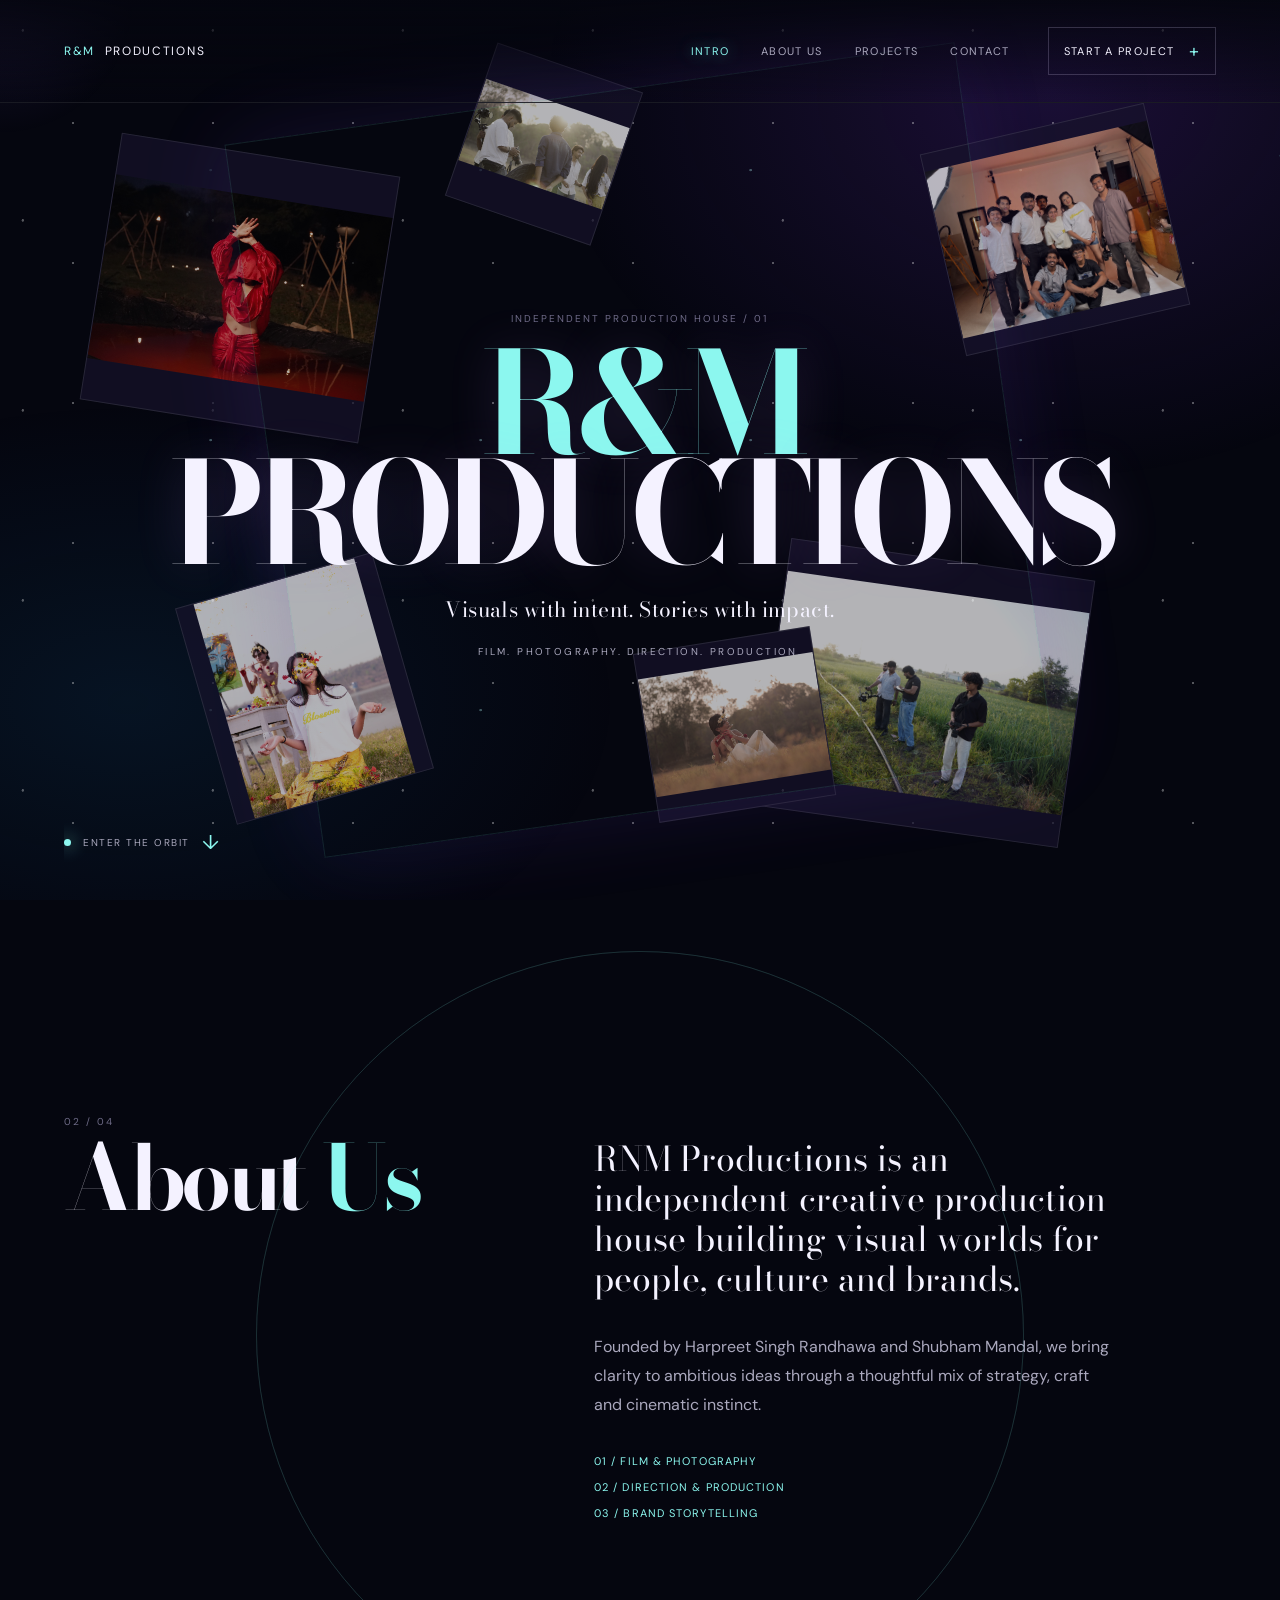
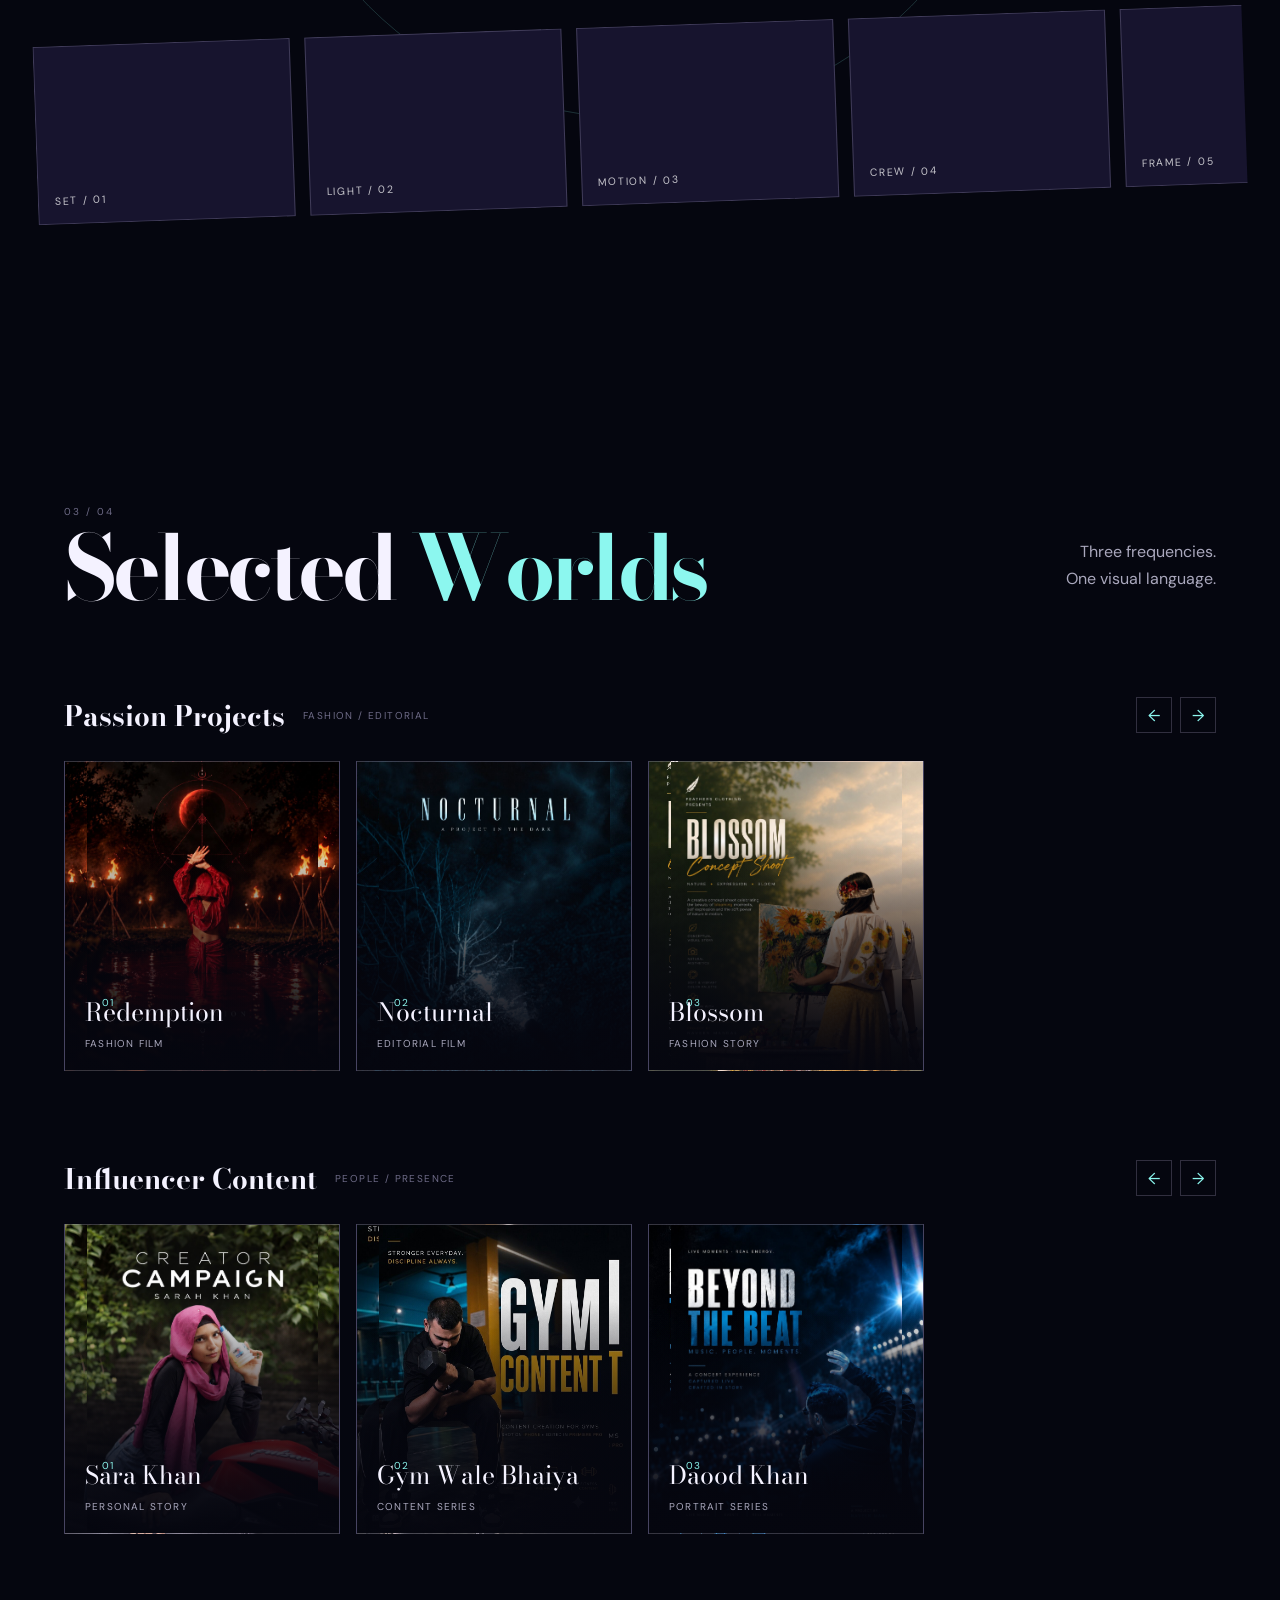
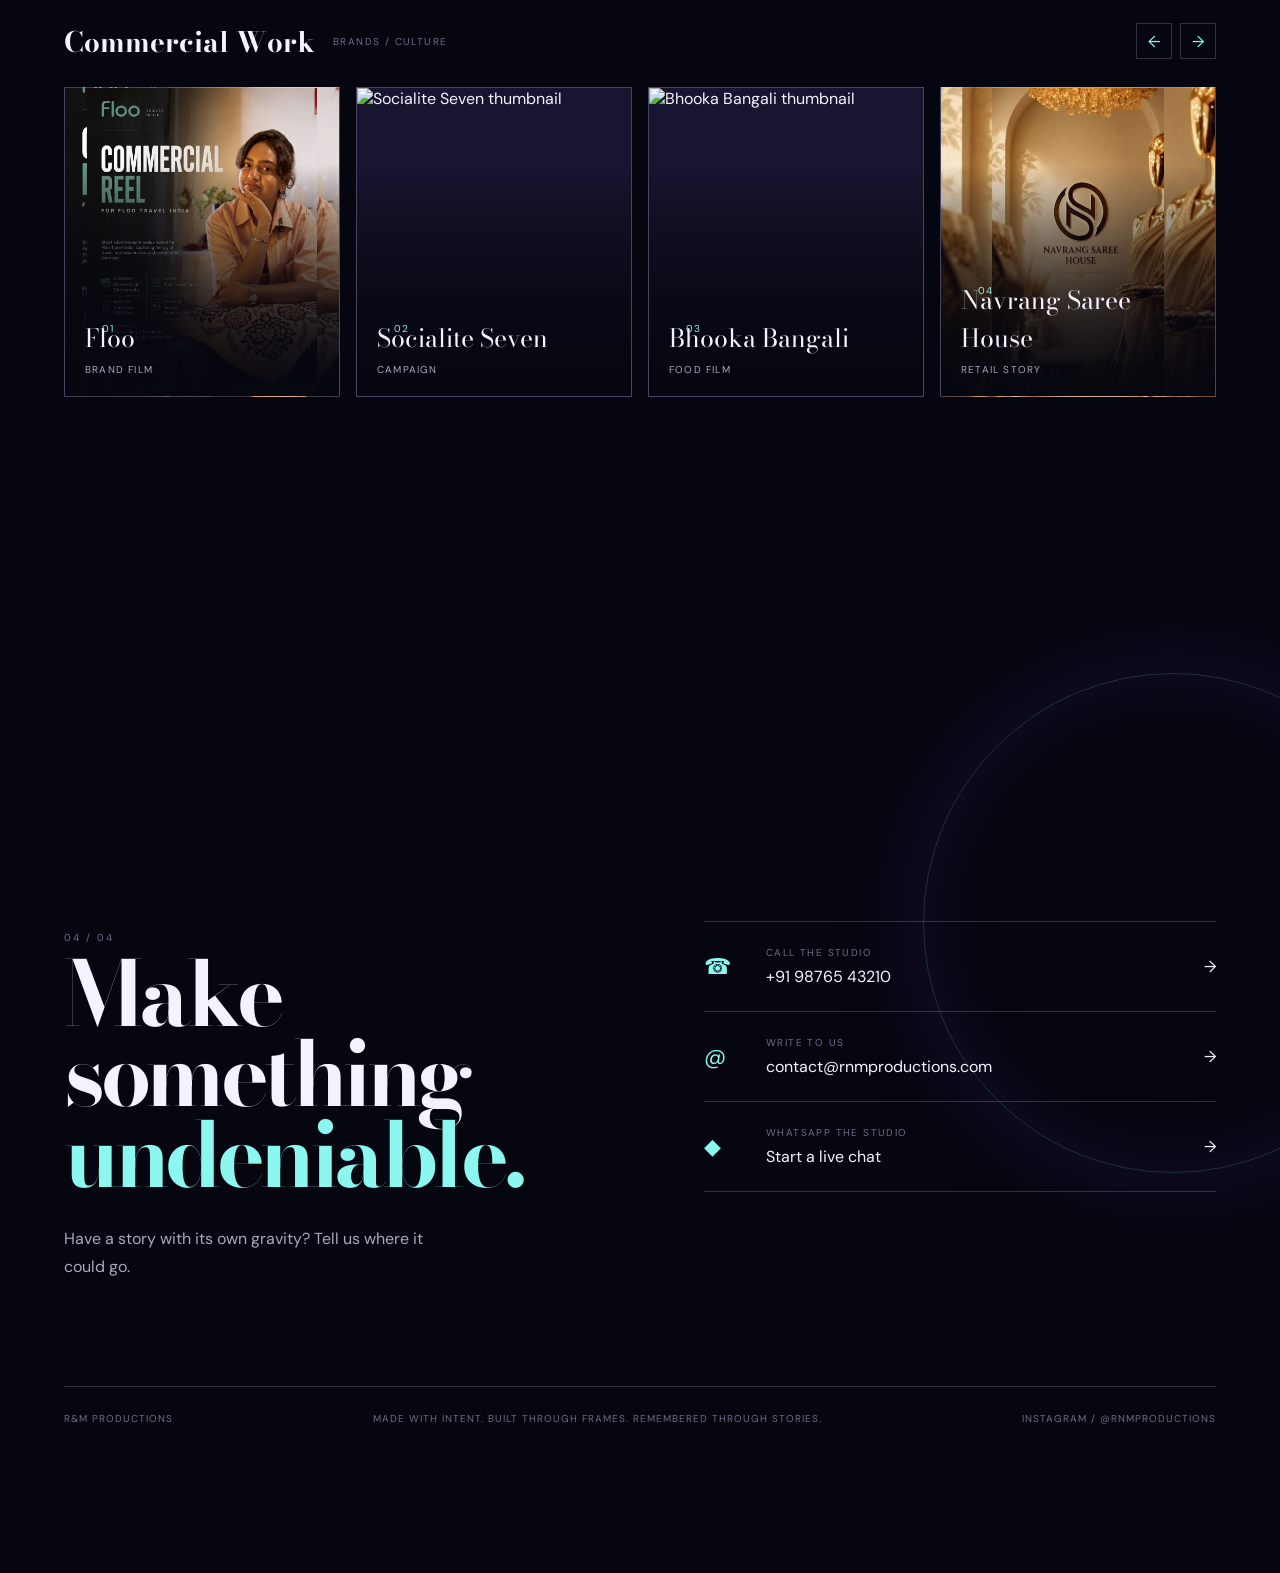
==== index.html @ 325ef659 "Publish portfolio updates and media Co-authored-by: Copilot <223556219+Copilot@users.noreply.github." ====
<!doctype html>
<html lang="en">
  <head>
    <meta charset="utf-8" />
    <meta name="viewport" content="width=device-width, initial-scale=1" />
    <meta name="description" content="RNM Productions creates cinematic visual stories through film, photography, direction and production." />
    <title>RNM Productions | Visuals with intent</title>
    <link rel="preconnect" href="https://fonts.googleapis.com" />
    <link rel="preconnect" href="https://fonts.gstatic.com" crossorigin />
    <link href="https://fonts.googleapis.com/css2?family=Bodoni+Moda:opsz,wght@6..96,500;6..96,700;6..96,900&family=DM+Sans:wght@400;500;600&display=swap" rel="stylesheet" />
    <link rel="stylesheet" href="styles.css" />
  </head>
  <body class="home-page image-fit">
    <div class="starfield" aria-hidden="true"></div><div class="cursor-glow" aria-hidden="true"></div>
    <header class="site-header"><a class="wordmark" href="#intro" aria-label="RNM Productions home"><span>R&amp;M</span> productions</a><button class="menu-toggle" type="button" aria-label="Open menu" aria-expanded="false"><span></span><span></span></button><nav class="main-nav" aria-label="Main navigation"><a class="active" href="#intro">Intro</a><a href="#about">About us</a><a href="#projects">Projects</a><a href="#contact">Contact</a></nav><a class="header-cta" href="#contact">Start a project <span>+</span></a></header>
    <main>
      <section class="hero section-shell" id="intro"><div class="intro-collage" aria-label="Featured media collage"><div class="media-slot collage-tile" data-media-src="images/collage-1.JPG" data-media-alt="Collage frame 1"></div><div class="media-slot collage-tile" data-media-src="images/collage-2.jpg" data-media-alt="Collage frame 2"></div><div class="media-slot collage-tile" data-media-src="images/collage-3.jpg" data-media-alt="Collage frame 3"></div><div class="media-slot collage-tile" data-media-src="images/collage-4.JPG" data-media-alt="Collage frame 4"></div><div class="media-slot collage-tile" data-media-src="images/collage-5.JPG" data-media-alt="Collage frame 5"></div><div class="media-slot collage-tile" data-media-src="images/collage-6.JPG" data-media-alt="Collage frame 6"></div></div><div class="hero-composition"><p class="eyebrow intro-kicker">Independent production house / 01</p><h1 class="hero-title"><span>R&amp;M</span> <span>PRODUCTIONS</span></h1><p class="hero-tagline">Visuals with intent. Stories with impact.</p><p class="hero-disciplines">Film. Photography. Direction. Production.</p></div><a class="scroll-cue" href="#about" aria-label="Scroll to About Us"><span class="scroll-dot"></span><span>Enter the orbit</span><span class="scroll-arrow">&darr;</span></a></section>
      <section class="about section-shell" id="about"><div class="warp-transition" aria-hidden="true"><span></span><span></span><span></span></div><div class="section-heading reveal"><p class="eyebrow">02 / 04</p><h2>About <em>Us</em></h2></div><div class="about-copy reveal"><p class="lead">RNM Productions is an independent creative production house building visual worlds for people, culture and brands.</p><p>Founded by Harpreet Singh Randhawa and Shubham Mandal, we bring clarity to ambitious ideas through a thoughtful mix of strategy, craft and cinematic instinct.</p><div class="work-areas"><span>01 / Film &amp; Photography</span><span>02 / Direction &amp; Production</span><span>03 / Brand Storytelling</span></div></div><div class="about-marquee" aria-label="Behind the scenes video gallery"><div class="marquee-track"><div class="media-slot marquee-image" data-media-src="videos/bts-1.mp4" data-media-alt="Set / 01"><span>Set / 01</span></div><div class="media-slot marquee-image" data-media-src="videos/bts-2.mp4" data-media-alt="Light / 02"><span>Light / 02</span></div><div class="media-slot marquee-image" data-media-src="videos/bts-3.mp4" data-media-alt="Motion / 03"><span>Motion / 03</span></div><div class="media-slot marquee-image" data-media-src="videos/bts-4.mp4" data-media-alt="Crew / 04"><span>Crew / 04</span></div><div class="media-slot marquee-image" data-media-src="videos/bts-5.mp4" data-media-alt="Frame / 05"><span>Frame / 05</span></div><div class="media-slot marquee-image" data-media-src="videos/bts-1.mp4" data-media-alt="Set / 01"><span>Set / 01</span></div><div class="media-slot marquee-image" data-media-src="videos/bts-2.mp4" data-media-alt="Light / 02"><span>Light / 02</span></div><div class="media-slot marquee-image" data-media-src="videos/bts-3.mp4" data-media-alt="Motion / 03"><span>Motion / 03</span></div><div class="media-slot marquee-image" data-media-src="videos/bts-4.mp4" data-media-alt="Crew / 04"><span>Crew / 04</span></div><div class="media-slot marquee-image" data-media-src="videos/bts-5.mp4" data-media-alt="Frame / 05"><span>Frame / 05</span></div></div></div></section>
      <section class="projects section-shell" id="projects"><div class="projects-heading reveal"><div><p class="eyebrow">03 / 04</p><h2>Selected <em>Worlds</em></h2></div><p>Three frequencies.<br />One visual language.</p></div>
        <div class="project-category reveal" data-category="passion"><div class="category-heading"><h3>Passion Projects</h3><span>Fashion / editorial</span><div class="category-controls"><button type="button" data-slide="prev" aria-label="Previous Passion Projects">&larr;</button><button type="button" data-slide="next" aria-label="Next Passion Projects">&rarr;</button></div></div><div class="project-rail" data-rail><div class="project-track"><a class="project-card card-a" href="project.html?id=redemption"><span class="card-index">01</span><span class="card-label">Redemption</span><small>Fashion film</small></a><a class="project-card card-b" href="project.html?id=nocturnal"><span class="card-index">02</span><span class="card-label">Nocturnal</span><small>Editorial film</small></a><a class="project-card card-c" href="project.html?id=blossom"><span class="card-index">03</span><span class="card-label">Blossom</span><small>Fashion story</small></a></div></div></div>
        <div class="project-category reveal" data-category="influencer"><div class="category-heading"><h3>Influencer Content</h3><span>People / presence</span><div class="category-controls"><button type="button" data-slide="prev" aria-label="Previous Influencer Content">&larr;</button><button type="button" data-slide="next" aria-label="Next Influencer Content">&rarr;</button></div></div><div class="project-rail" data-rail><div class="project-track"><a class="project-card card-e" href="project.html?id=sara-khan"><span class="card-index">01</span><span class="card-label">Sara Khan</span><small>Personal story</small></a><a class="project-card card-f" href="project.html?id=gym-wale-bhaiya"><span class="card-index">02</span><span class="card-label">Gym Wale Bhaiya</span><small>Content series</small></a><a class="project-card card-g" href="project.html?id=daood-khan"><span class="card-index">03</span><span class="card-label">Daood Khan</span><small>Portrait series</small></a></div></div></div>
        <div class="project-category reveal" data-category="commercial"><div class="category-heading"><h3>Commercial Work</h3><span>Brands / culture</span><div class="category-controls"><button type="button" data-slide="prev" aria-label="Previous Commercial Work">&larr;</button><button type="button" data-slide="next" aria-label="Next Commercial Work">&rarr;</button></div></div><div class="project-rail" data-rail><div class="project-track"><a class="project-card card-i" href="project.html?id=floo"><span class="card-index">01</span><span class="card-label">Floo</span><small>Brand film</small></a><a class="project-card card-j" href="project.html?id=socialite-seven"><span class="card-index">02</span><span class="card-label">Socialite Seven</span><small>Campaign</small></a><a class="project-card card-k" href="project.html?id=bhooka-bangali"><span class="card-index">03</span><span class="card-label">Bhooka Bangali</span><small>Food film</small></a><a class="project-card card-l" href="project.html?id=navrang-saree-house"><span class="card-index">04</span><span class="card-label">Navrang Saree House</span><small>Retail story</small></a><a class="project-card card-m" href="project.html?id=real-estate"><span class="card-index">05</span><span class="card-label">Real Estate</span><small>Space / architecture</small></a><a class="project-card card-n" href="project.html?id=vip-pipes"><span class="card-index">06</span><span class="card-label">VIP Pipes</span><small>Experience film</small></a><a class="project-card card-p" href="project.html?id=podcast-work"><span class="card-index">07</span><span class="card-label">Podcast Work</span><small>Conversation series</small></a></div></div></div>
      </section>
      <section class="contact section-shell" id="contact"><div class="contact-orbit" aria-hidden="true"></div><div class="contact-heading reveal"><p class="eyebrow">04 / 04</p><h2>Make something <em>undeniable.</em></h2><p>Have a story with its own gravity? Tell us where it could go.</p></div><div class="contact-actions reveal"><a class="contact-link" href="tel:+919876543210"><span class="contact-icon">&#9742;</span><span><small>Call the studio</small>+91 98765 43210</span><span>&rarr;</span></a><a class="contact-link" href="mailto:contact@rnmproductions.com"><span class="contact-icon">@</span><span><small>Write to us</small>contact@rnmproductions.com</span><span>&rarr;</span></a><a class="contact-link" href="https://wa.me/919876543210?text=Hello%20RNM%20Productions" target="_blank" rel="noopener"><span class="contact-icon">&#9670;</span><span><small>WhatsApp the studio</small>Start a live chat</span><span>&rarr;</span></a></div><footer><span>R&amp;M PRODUCTIONS</span><span>Made with intent. Built through frames. Remembered through stories.</span><a href="#contact">Instagram / @rnmproductions</a></footer></section>
    </main><script src="script.js"></script>
  </body>
</html>
---- styles.css ----
/* Final component overrides */
.intro-collage {
  position: absolute;
  inset: 0;
  opacity: 0;
  animation: collage-in 1.8s 1.2s forwards;
}
.intro-collage i {
  position: absolute;
  display: block;
  border: 1px solid rgba(255, 255, 255, 0.14);
}
.scroll-cue {
  position: absolute;
  bottom: 5vh;
  left: 0;
  display: flex;
  align-items: center;
  gap: 12px;
  color: var(--muted);
  font-size: 10px;
  letter-spacing: 0.15em;
  text-transform: uppercase;
}
.scroll-dot {
  width: 7px;
  height: 7px;
  border-radius: 50%;
  background: var(--cyan);
  box-shadow: 0 0 17px var(--cyan);
}
.about {
  min-height: 115vh;
  padding: 170px 0 100px;
  display: grid;
  grid-template-columns: 0.8fr 1.2fr;
  align-content: center;
  gap: 30px 9vw;
}
.section-heading {
  grid-column: 1;
}
.about-copy {
  grid-column: 2;
  max-width: 520px;
}
.about-copy p {
  color: var(--muted);
  line-height: 1.8;
}
.about-copy .lead {
  color: var(--ink);
  font: clamp(22px, 3vw, 34px) var(--display);
  line-height: 1.18;
}
.about-marquee {
  grid-column: 1 / -1;
  overflow: hidden;
  margin-top: 80px;
  transform: rotate(-2deg) scale(1.05);
}
.marquee-track {
  display: flex;
  width: max-content;
  gap: 14px;
  animation: marquee 36s linear infinite;
}
.about-marquee:hover .marquee-track {
  animation-play-state: paused;
}
.marquee-image {
  width: 245px;
  height: 170px;
  display: flex;
  align-items: end;
  padding: 15px;
  border: 1px solid var(--line);
  color: rgba(255, 255, 255, 0.75);
  font-size: 10px;
  letter-spacing: 0.14em;
  text-transform: uppercase;
}
.warp-transition {
  position: absolute;
  width: 60vw;
  height: 60vw;
  left: 50%;
  top: 42%;
  transform: translate(-50%, -50%);
  pointer-events: none;
  opacity: 0.38;
}
.warp-transition span {
  position: absolute;
  inset: 0;
  border: 1px solid rgba(140, 247, 239, 0.18);
  border-radius: 50%;
  animation: warp-ring 7s ease-in-out infinite;
}
.projects {
  padding: 160px 0 190px;
}
.projects-heading {
  display: flex;
  justify-content: space-between;
  align-items: end;
  margin-bottom: 85px;
}
.project-category {
  margin-bottom: 86px;
}
.category-heading {
  display: flex;
  align-items: center;
  gap: 18px;
  margin-bottom: 24px;
}
.category-heading h3 {
  font-size: 28px;
}
.category-controls {
  display: flex;
  gap: 8px;
  margin-left: auto;
}
.category-controls button {
  width: 36px;
  height: 36px;
  cursor: pointer;
  color: var(--cyan);
  border: 1px solid var(--line);
  background: transparent;
}
.project-rail {
  overflow: hidden;
  touch-action: pan-y;
}
.project-track {
  display: flex;
  gap: 16px;
  transition: transform 0.7s cubic-bezier(0.22, 0.8, 0.25, 1);
}
.project-card {
  position: relative;
  flex: 0 0 calc((100% - 48px) / 4);
  min-height: 310px;
  display: flex;
  flex-direction: column;
  justify-content: end;
  padding: 20px;
  overflow: hidden;
  border: 1px solid rgba(220, 216, 255, 0.24);
  isolation: isolate;
  transition:
    transform 0.45s,
    border-color 0.45s,
    box-shadow 0.45s;
  background: #17152f;
}
.project-card:hover {
  transform: translateY(-8px);
  border-color: var(--cyan);
  box-shadow:
    0 18px 45px rgba(79, 207, 219, 0.16),
    0 0 35px rgba(155, 124, 255, 0.2);
}
.card-trigger {
  position: absolute;
  z-index: 3;
  inset: 0;
  width: 100%;
  height: 100%;
  border: 0;
  background: transparent;
  cursor: pointer;
}
.card-trigger:focus-visible {
  outline: 1px solid var(--cyan);
  outline-offset: -5px;
}
.card-explore {
  display: none;
  position: absolute;
  z-index: 4;
  top: 50%;
  left: 50%;
  padding: 13px 20px;
  transform: translate(-50%, -50%);
  border: 1px solid var(--cyan);
  color: var(--ink);
  background: rgba(11, 12, 28, 0.82);
  font-size: 11px;
  letter-spacing: 0.16em;
  text-transform: uppercase;
  white-space: nowrap;
}
.card-explore::after {
  content: "  ↗";
}
.project-card.is-exploring .card-trigger {
  display: none;
}
.project-card.is-exploring .card-explore {
  display: block;
}
.card-label {
  font: 25px var(--display);
}
.project-card small {
  margin-top: 6px;
  color: var(--muted);
  font-size: 10px;
  letter-spacing: 0.12em;
  text-transform: uppercase;
}
.contact {
  min-height: 100vh;
  padding: 130px 0 30px;
  display: grid;
  grid-template-columns: 1fr 1fr;
  align-content: center;
  gap: 90px 10vw;
}
.contact-actions {
  z-index: 1;
}
.contact-link {
  display: grid;
  grid-template-columns: 42px 1fr auto;
  align-items: center;
  gap: 20px;
  padding: 24px 0;
  border-top: 1px solid var(--line);
}
.contact-link:last-child {
  border-bottom: 1px solid var(--line);
}
.contact-link small {
  display: block;
  margin-bottom: 7px;
  color: var(--dim);
  font-size: 10px;
  letter-spacing: 0.14em;
  text-transform: uppercase;
}
.project-detail {
  padding: 170px 0 120px;
}
.project-detail-head {
  display: flex;
  align-items: end;
  justify-content: space-between;
  margin-bottom: 50px;
}
.project-detail-head h1 {
  max-width: 65%;
  font-size: clamp(54px, 10vw, 140px);
  line-height: 0.8;
  letter-spacing: -0.07em;
}
.project-video {
  min-height: 57vw;
  max-height: 680px;
  position: relative;
  overflow: hidden;
  display: grid;
  place-items: center;
  border: 1px solid var(--line);
  background: #101228;
}
.project-video video {
  width: 100%;
  height: 100%;
  min-height: 57vw;
  max-height: 680px;
  object-fit: contain;
  opacity: 0.65;
}
.video-placeholder {
  position: absolute;
  text-align: center;
  color: var(--muted);
  pointer-events: none;
}
.video-placeholder span,
.video-placeholder strong {
  display: block;
  letter-spacing: 0.16em;
  text-transform: uppercase;
}
.video-placeholder strong {
  margin-top: 18px;
  color: var(--ink);
  font: 24px var(--display);
}
.project-split {
  display: grid;
  grid-template-columns: 1fr 1fr;
  gap: 10vw;
  padding-top: 90px;
}
.project-info h2 {
  margin: 20px 0;
  font-size: clamp(36px, 5vw, 68px);
}
.project-info > p:not(.eyebrow) {
  max-width: 500px;
  color: var(--muted);
  line-height: 1.8;
}
.project-info dl {
  margin-top: 40px;
}
.project-info dl div {
  display: flex;
  gap: 30px;
  padding: 16px 0;
  border-top: 1px solid var(--line);
}
.project-info dt {
  width: 85px;
  color: var(--dim);
  font-size: 10px;
  letter-spacing: 0.12em;
  text-transform: uppercase;
}
.project-info dd {
  margin: 0;
  font-size: 12px;
}
.bts-gallery {
  display: grid;
  grid-template-columns: 1fr 1fr;
  gap: 14px;
}
.bts-image {
  min-height: 260px;
  display: flex;
  align-items: end;
  padding: 14px;
  border: 1px solid var(--line);
  color: rgba(255, 255, 255, 0.7);
  font-size: 10px;
  letter-spacing: 0.12em;
  background: #18182f;
}
.bts-image:nth-child(even) {
  margin-top: 55px;
}
@keyframes warp-ring {
  0%,
  100% {
    transform: scale(0.8) rotate(0);
    opacity: 0.2;
  }
  50% {
    transform: scale(1.1) rotate(180deg);
    opacity: 0.7;
  }
}
@keyframes page-exit {
  to {
    opacity: 0;
    transform: scale(1.04);
    filter: blur(8px);
  }
}
.page-exit {
  animation: page-exit 0.24s ease-in forwards;
}
::view-transition-old(root) {
  animation: page-exit 0.28s ease-in both;
}
::view-transition-new(root) {
  animation: rise-in 0.42s ease-out both;
}
@media (max-width: 800px) {
  .about,
  .contact {
    display: flex;
    flex-direction: column;
    min-height: auto;
    padding: 130px 0 80px;
    gap: 50px;
  }
  .about-copy {
    max-width: none;
  }
  .projects {
    padding: 110px 0 130px;
  }
  .projects-heading {
    align-items: start;
    flex-direction: column;
    gap: 20px;
  }
  .project-card {
    flex-basis: 78%;
    min-height: 330px;
  }
  .project-detail {
    padding: 130px 0 80px;
  }
  .project-detail-head {
    display: block;
  }
  .project-detail-head h1 {
    max-width: none;
    margin: 25px 0;
    font-size: 68px;
  }
  .project-split {
    display: flex;
    flex-direction: column;
    gap: 55px;
    padding-top: 65px;
  }
  .bts-image {
    min-height: 200px;
  }
  footer {
    flex-wrap: wrap;
  }
}
.intro-collage i:nth-child(1) {
  width: 22vw;
  height: 30vh;
  left: 3%;
  top: 17%;
  background: linear-gradient(130deg, #391b73, #081a32);
  transform: rotate(9deg);
}
.intro-collage i:nth-child(2) {
  width: 18vw;
  height: 23vh;
  right: 4%;
  top: 14%;
  background: radial-gradient(circle, #6fe0ec, transparent 20%), #182553;
  transform: rotate(-13deg);
}
.intro-collage i:nth-child(3) {
  width: 16vw;
  height: 25vh;
  left: 12%;
  bottom: 11%;
  background: linear-gradient(150deg, #dc6eae, #111433);
  transform: rotate(-16deg);
}
.intro-collage i:nth-child(4) {
  width: 24vw;
  height: 30vh;
  right: 12%;
  bottom: 8%;
  background:
    radial-gradient(circle at 28% 32%, #f4d990, transparent 11%), #2a214c;
  transform: rotate(8deg);
}
.intro-collage i:nth-child(5) {
  width: 12vw;
  height: 18vh;
  left: 35%;
  top: 7%;
  background: radial-gradient(ellipse, #7954e7, transparent 35%), #080d21;
  transform: rotate(19deg);
}
.intro-collage i:nth-child(6) {
  width: 14vw;
  height: 19vh;
  right: 34%;
  bottom: 10%;
  background: radial-gradient(circle, #f287ba, transparent 18%), #1a173c;
  transform: rotate(-9deg);
}
@import url("https://fonts.googleapis.com/css2?family=Bodoni+Moda:opsz,wght@6..96,500;6..96,700;6..96,900&family=DM+Sans:wght@400;500;600&display=swap");

:root {
  --space: #05060f;
  --ink: #f4f2ff;
  --muted: #aaa8bd;
  --dim: #6f6c88;
  --line: rgba(224, 216, 255, 0.2);
  --cyan: #8cf7ef;
  --violet: #9b7cff;
  --pink: #ec75c7;
  --display: "Salega", "Bodoni Moda", Georgia, serif;
  --body: "DM Sans", sans-serif;
}
* {
  box-sizing: border-box;
}
html {
  scroll-behavior: smooth;
}
body {
  margin: 0;
  overflow-x: hidden;
  background: var(--space);
  color: var(--ink);
  font-family: var(--body);
}
body::before {
  content: "";
  position: fixed;
  inset: 0;
  pointer-events: none;
  z-index: -3;
  opacity: 0.32;
  background-image:
    radial-gradient(circle at 12% 16%, white 0 1px, transparent 1.5px),
    radial-gradient(circle at 78% 63%, #b9ffff 0 1px, transparent 1.5px),
    radial-gradient(circle at 52% 88%, white 0 1px, transparent 1px);
  background-size:
    190px 190px,
    270px 270px,
    140px 140px;
}
body::after {
  content: "";
  position: fixed;
  inset: 0;
  pointer-events: none;
  z-index: -4;
  background:
    radial-gradient(
      ellipse at 82% 10%,
      rgba(92, 43, 169, 0.25),
      transparent 34%
    ),
    radial-gradient(
      ellipse at 10% 78%,
      rgba(17, 101, 157, 0.14),
      transparent 30%
    );
}
a {
  color: inherit;
  text-decoration: none;
}
button {
  font: inherit;
}
.starfield {
  position: fixed;
  inset: 0;
  z-index: -2;
  pointer-events: none;
  background: linear-gradient(
      115deg,
      transparent 0 48%,
      rgba(138, 245, 239, 0.16) 49%,
      transparent 50%
    )
    no-repeat 100% 12% / 1px 130px;
  animation: star-drift 16s ease-in-out infinite;
}
.cursor-glow {
  position: fixed;
  z-index: 0;
  width: 280px;
  height: 280px;
  transform: translate(-50%, -50%);
  pointer-events: none;
  background: radial-gradient(
    circle,
    rgba(148, 104, 255, 0.12),
    transparent 68%
  );
}
.site-header {
  position: fixed;
  z-index: 20;
  top: 0;
  left: 0;
  width: 100%;
  display: flex;
  align-items: center;
  padding: 27px 5vw;
  border-bottom: 1px solid rgba(255, 255, 255, 0.08);
  background: linear-gradient(180deg, rgba(5, 6, 15, 0.9), transparent);
}
.wordmark {
  color: var(--ink);
  font-size: 12px;
  letter-spacing: 0.14em;
  text-transform: uppercase;
}
.wordmark span {
  color: var(--cyan);
  margin-right: 5px;
}
.main-nav {
  display: flex;
  gap: 32px;
  margin-left: auto;
  margin-right: 38px;
}
.main-nav a,
.header-cta,
.back-link {
  color: var(--muted);
  font-size: 11px;
  letter-spacing: 0.12em;
  text-transform: uppercase;
  transition:
    color 0.25s,
    text-shadow 0.25s;
}
.main-nav a:hover,
.main-nav a.active,
.back-link:hover {
  color: var(--cyan);
  text-shadow: 0 0 16px rgba(140, 247, 239, 0.65);
}
.header-cta {
  border: 1px solid var(--line);
  padding: 11px 15px;
  color: var(--ink);
}
.header-cta span {
  color: var(--cyan);
  font-size: 18px;
  margin-left: 10px;
  vertical-align: -2px;
}
.back-link {
  margin-left: auto;
  margin-right: 28px;
}
.menu-toggle {
  display: none;
  border: 0;
  background: transparent;
}
.section-shell {
  position: relative;
  width: min(1200px, 90vw);
  margin: auto;
}
.eyebrow {
  color: var(--dim);
  font: 10px var(--body);
  letter-spacing: 0.2em;
  text-transform: uppercase;
}
h1,
h2,
h3 {
  margin: 0;
  font-family: var(--display);
  font-weight: 700;
}
h2 {
  font-size: clamp(48px, 7vw, 92px);
  line-height: 0.9;
  letter-spacing: -0.05em;
}
h2 em {
  color: var(--cyan);
  font-style: normal;
}
.hero {
  min-height: 100vh;
  display: grid;
  place-items: center;
  overflow: hidden;
}
.hero-composition {
  position: relative;
  z-index: 3;
  text-align: center;
  padding-top: 70px;
}
.intro-kicker {
  animation: rise-in 0.9s 0.1s both;
}
.hero-title {
  display: flex;
  flex-direction: column;
  margin: 24px 0 25px;
  color: var(--ink);
  font-family: var(--display);
  font-size: clamp(56px, 11vw, 160px);
  line-height: 0.78;
  letter-spacing: -0.08em;
  text-shadow: 0 0 50px rgba(202, 142, 255, 0.16);
}
.hero-title span:first-child {
  color: var(--cyan);
  animation: title-in 0.9s 0.35s both;
}
.hero-title span:last-child {
  animation: title-in 0.9s 0.55s both;
}
.hero-tagline {
  margin: 0;
  color: var(--ink);
  font: clamp(15px, 2vw, 21px) var(--display);
  letter-spacing: 0.02em;
  animation: rise-in 0.9s 0.8s both;
}
.hero-disciplines {
  margin-top: 20px;
  color: var(--muted);
  font-size: 10px;
  letter-spacing: 0.24em;
  text-transform: uppercase;
  animation: rise-in 0.9s 1s both;
}
.intro-collage {
  position: absolute;
  inset: 0;
  opacity: 0;
  animation: collage-in 1.8s 1.2s forwards;
}
.intro-collage::after {
  content: "";
  position: absolute;
  inset: 10% 18%;
  border: 1px solid rgba(140, 247, 239, 0.16);
  transform: rotate(-8deg);
  box-shadow: 0 0 90px rgba(123, 72, 223, 0.2);
}
.intro-collage i {
  position: absolute;
  display: block;
  border: 1px solid rgba(255, 255, 255, 0.14);
  background-size: cover;
  background-position: center;
  background-repeat: no-repeat;
  background-blend-mode: screen;
  filter: saturate(0.9);
  animation: float-tile 11s ease-in-out infinite alternate;
}
.intro-collage i:nth-child(1) {
  width: 22vw;
  height: 30vh;
  left: 3%;
  top: 17%;
  background-image: url("images/collage-1.JPG");
  transform: rotate(9deg);
}
.intro-collage i:nth-child(2) {
  width: 18vw;
  height: 23vh;
  right: 4%;
  top: 14%;
  background-image: url("images/collage-2.jpg");
  transform: rotate(-13deg);
  animation-delay: -3s;
}
.intro-collage i:nth-child(3) {
  width: 16vw;
  height: 25vh;
  left: 12%;
  bottom: 11%;
  background-image: url("images/collage-3.jpg");
  transform: rotate(-16deg);
  animation-delay: -5s;
}
.intro-collage i:nth-child(4) {
  width: 24vw;
  height: 30vh;
  right: 12%;
  bottom: 8%;
  background-image: url("images/collage-4.JPG");
  transform: rotate(8deg);
  animation-delay: -7s;
}
.intro-collage i:nth-child(5) {
  width: 12vw;
  height: 18vh;
  left: 35%;
  top: 7%;
  background-image: url("images/collage-5.JPG");
  transform: rotate(19deg);
}
.intro-collage i:nth-child(6) {
  width: 14vw;
  height: 19vh;
  right: 34%;
  bottom: 10%;
  background-image: url("images/collage-6.JPG");
  transform: rotate(-9deg);
}
.scroll-cue {
  position: absolute;
  bottom: 5vh;
  left: 0;
  display: flex;
  align-items: center;
  gap: 12px;
  color: var(--muted);
  font-size: 10px;
  letter-spacing: 0.15em;
  text-transform: uppercase;
  animation: cue-pulse 2s ease-in-out infinite;
}
.scroll-dot {
  width: 7px;
  height: 7px;
  border-radius: 50%;
  background: var(--cyan);
  box-shadow: 0 0 17px var(--cyan);
}
.scroll-arrow {
  color: var(--cyan);
  font-size: 20px;
}
.about {
  min-height: 115vh;
  padding: 170px 0 100px;
  display: grid;
  grid-template-columns: 0.8fr 1.2fr;
  align-content: center;
  gap: 30px 9vw;
}
.section-heading {
  grid-column: 1;
}
.about-copy {
  grid-column: 2;
  max-width: 520px;
}
.about-copy p {
  color: var(--muted);
  line-height: 1.8;
}
.about-copy .lead {
  color: var(--ink);
  font: clamp(22px, 3vw, 34px) var(--display);
  line-height: 1.18;
}
.work-areas {
  display: grid;
  gap: 12px;
  margin-top: 35px;
  color: var(--cyan);
  font-size: 11px;
  letter-spacing: 0.1em;
  text-transform: uppercase;
}
.about-marquee {
  grid-column: 1 / -1;
  overflow: hidden;
  margin-top: 80px;
  transform: rotate(-2deg) scale(1.05);
}
.marquee-track {
  display: flex;
  width: max-content;
  gap: 14px;
  animation: marquee 36s linear infinite;
}
.about-marquee:hover .marquee-track {
  animation-play-state: paused;
}
.marquee-image {
  width: 245px;
  height: 170px;
  display: flex;
  align-items: end;
  padding: 15px;
  border: 1px solid var(--line);
  color: rgba(255, 255, 255, 0.75);
  font: 10px var(--body);
  letter-spacing: 0.14em;
  text-transform: uppercase;
  background: #17142e;
  background-size: cover;
  background-position: center;
  background-repeat: no-repeat;
}
.marquee-image > video {
  z-index: 0;
}
.projects {
  padding: 160px 0 190px;
}
.projects-heading {
  display: flex;
  justify-content: space-between;
  align-items: end;
  margin-bottom: 85px;
}
.projects-heading > p {
  color: var(--muted);
  text-align: right;
  line-height: 1.7;
}
.project-category {
  margin-bottom: 86px;
}
.category-heading {
  display: flex;
  align-items: center;
  gap: 18px;
  margin-bottom: 24px;
}
.category-heading h3 {
  font-size: 28px;
}
.category-heading > span {
  color: var(--dim);
  font-size: 10px;
  letter-spacing: 0.14em;
  text-transform: uppercase;
}
.category-controls {
  display: flex;
  gap: 8px;
  margin-left: auto;
}
.category-controls button {
  width: 36px;
  height: 36px;
  cursor: pointer;
  color: var(--cyan);
  border: 1px solid var(--line);
  background: transparent;
  transition: 0.25s;
}
.category-controls button:hover {
  color: var(--space);
  background: var(--cyan);
}
.project-rail {
  overflow: hidden;
  touch-action: pan-y;
}
.project-track {
  display: flex;
  gap: 16px;
  transition: transform 0.7s cubic-bezier(0.22, 0.8, 0.25, 1);
}
.project-card {
  position: relative;
  flex: 0 0 calc((100% - 48px) / 4);
  min-height: 310px;
  display: flex;
  flex-direction: column;
  justify-content: end;
  padding: 20px;
  overflow: hidden;
  border: 1px solid rgba(220, 216, 255, 0.24);
  isolation: isolate;
  transition:
    transform 0.45s,
    border-color 0.45s,
    box-shadow 0.45s;
  background: #17152f;
  background-size: cover;
  background-position: center;
  background-repeat: no-repeat;
}
.project-card::before {
  content: "";
  position: absolute;
  z-index: -1;
  inset: 0;
  background: linear-gradient(180deg, transparent 25%, rgba(5, 6, 15, 0.88));
}
.project-card:hover {
  transform: translateY(-8px);
  border-color: var(--cyan);
  box-shadow:
    0 18px 45px rgba(79, 207, 219, 0.16),
    0 0 35px rgba(155, 124, 255, 0.2);
}
.card-index {
  position: absolute;
  top: 16px;
  left: 17px;
  color: var(--cyan);
  font-size: 10px;
  letter-spacing: 0.12em;
}
.card-label {
  font: 25px var(--display);
}
.project-card small {
  margin-top: 6px;
  color: var(--muted);
  font-size: 10px;
  letter-spacing: 0.12em;
  text-transform: uppercase;
}
.card-a {
  background-image: url("images/redemption-thumb.jpg");
}
.card-b {
  background-image: url("images/nocturnal-thumb.jpg");
}
.card-c {
  background-image: url("images/blossom-thumb.jpg");
}
.card-e {
  background-image: url("images/sara-khan-thumb.jpg");
}
.card-f {
  background-image: url("images/gym-wale-bhaiya-thumb.jpg");
}
.card-g {
  background-image: url("images/daood-khan-thumb.jpg");
}
.card-i {
  background-image: url("images/floo-thumb.jpg");
}
.card-j {
  background-image: url("images/socialite-seven-thumb.jpg");
}
.card-k {
  background-image: url("images/bhooka-bangali-thumb.jpg");
}
.card-l {
  background-image: url("images/navrang-saree-house-thumb.jpg");
}
.card-m {
  background-image: url("images/real-estate-thumb.jpg");
}
.card-n {
  background-image: url("images/vip-pipes-thumb.jpg");
}
.card-p {
  background-image: url("images/podcast-work-thumb.jpg");
}
.contact {
  min-height: 100vh;
  padding: 130px 0 30px;
  display: grid;
  grid-template-columns: 1fr 1fr;
  align-content: center;
  gap: 90px 10vw;
}
.contact-orbit {
  position: absolute;
  width: 500px;
  height: 500px;
  right: -18%;
  border: 1px solid rgba(140, 247, 239, 0.18);
  border-radius: 50%;
  box-shadow:
    0 0 100px rgba(126, 70, 210, 0.16),
    inset 0 0 80px rgba(126, 70, 210, 0.12);
}
.contact-heading > p:last-child {
  max-width: 360px;
  color: var(--muted);
  line-height: 1.7;
  margin-top: 30px;
}
.contact-actions {
  z-index: 1;
}
.contact-link {
  display: grid;
  grid-template-columns: 42px 1fr auto;
  align-items: center;
  gap: 20px;
  padding: 24px 0;
  border-top: 1px solid var(--line);
  transition: color 0.25s;
}
.contact-link:last-child {
  border-bottom: 1px solid var(--line);
}
.contact-link:hover {
  color: var(--cyan);
}
.contact-icon {
  color: var(--cyan);
  font-size: 22px;
}
.contact-link small {
  display: block;
  margin-bottom: 7px;
  color: var(--dim);
  font-size: 10px;
  letter-spacing: 0.14em;
  text-transform: uppercase;
}
footer {
  grid-column: 1 / -1;
  display: flex;
  justify-content: space-between;
  gap: 20px;
  padding-top: 25px;
  border-top: 1px solid var(--line);
  color: var(--dim);
  font-size: 10px;
  letter-spacing: 0.1em;
  text-transform: uppercase;
}
.project-detail {
  padding: 170px 0 120px;
}
.project-detail-head {
  display: flex;
  align-items: end;
  justify-content: space-between;
  margin-bottom: 50px;
}
.project-detail-head h1 {
  max-width: 65%;
  font-size: clamp(54px, 10vw, 140px);
  line-height: 0.8;
  letter-spacing: -0.07em;
}
.project-detail-head > p:last-child {
  color: var(--cyan);
  font-size: 11px;
  letter-spacing: 0.15em;
  text-transform: uppercase;
}
.project-video {
  min-height: 57vw;
  max-height: 680px;
  display: grid;
  place-items: center;
  border: 1px solid var(--line);
  background:
    radial-gradient(
      circle at 56% 42%,
      rgba(216, 125, 255, 0.35),
      transparent 13%
    ),
    radial-gradient(
      ellipse at 30% 70%,
      rgba(45, 160, 210, 0.18),
      transparent 30%
    ),
    #101228;
}
.video-placeholder {
  text-align: center;
  color: var(--muted);
}
.video-placeholder span,
.video-placeholder strong {
  display: block;
  letter-spacing: 0.16em;
  text-transform: uppercase;
}
.video-placeholder strong {
  margin: 18px 0;
  color: var(--ink);
  font: 24px var(--display);
}
.video-placeholder button {
  width: 52px;
  height: 52px;
  border: 1px solid var(--cyan);
  border-radius: 50%;
  color: var(--cyan);
  background: transparent;
}
.project-split {
  display: grid;
  grid-template-columns: 1fr 1fr;
  gap: 10vw;
  padding-top: 90px;
}
.project-info h2 {
  margin: 20px 0;
  font-size: clamp(36px, 5vw, 68px);
}
.project-info > p:not(.eyebrow) {
  max-width: 500px;
  color: var(--muted);
  line-height: 1.8;
}
.project-info dl {
  margin-top: 40px;
}
.project-info dl div {
  display: flex;
  gap: 30px;
  padding: 16px 0;
  border-top: 1px solid var(--line);
}
.project-info dt {
  width: 85px;
  color: var(--dim);
  font-size: 10px;
  letter-spacing: 0.12em;
  text-transform: uppercase;
}
.project-info dd {
  margin: 0;
  font-size: 12px;
}
.bts-gallery {
  display: grid;
  grid-template-columns: 1fr 1fr;
  gap: 14px;
}
.bts-image {
  min-height: 260px;
  display: flex;
  align-items: end;
  padding: 14px;
  border: 1px solid var(--line);
  color: rgba(255, 255, 255, 0.7);
  font-size: 10px;
  letter-spacing: 0.12em;
  background: #18182f;
  background-size: cover;
  background-position: center;
  background-repeat: no-repeat;
}
.bts-image:nth-child(even) {
  margin-top: 55px;
}
.detail-footer {
  display: flex;
  justify-content: space-between;
  padding-bottom: 35px;
  color: var(--dim);
  font-size: 10px;
  letter-spacing: 0.12em;
  text-transform: uppercase;
}
.detail-footer a {
  color: var(--cyan);
}
.reveal {
  opacity: 0;
  transform: translateY(35px);
  transition:
    opacity 0.9s ease,
    transform 0.9s ease;
}
.reveal.visible {
  opacity: 1;
  transform: none;
}
@keyframes rise-in {
  from {
    opacity: 0;
    transform: translateY(24px);
  }
  to {
    opacity: 1;
    transform: none;
  }
}
@keyframes title-in {
  from {
    opacity: 0;
    transform: translateY(60px) skewY(5deg);
  }
  to {
    opacity: 1;
    transform: none;
  }
}
@keyframes collage-in {
  from {
    opacity: 0;
    transform: scale(0.84) rotate(4deg);
  }
  to {
    opacity: 0.7;
    transform: none;
  }
}
@keyframes float-tile {
  to {
    transform: translateY(-15px) rotate(3deg);
  }
}
@keyframes cue-pulse {
  50% {
    opacity: 0.55;
  }
}
@keyframes marquee {
  to {
    transform: translateX(calc(-50% - 7px));
  }
}
@keyframes star-drift {
  50% {
    background-position: 85% 18%;
  }
}
@media (max-width: 800px) {
  .site-header {
    padding: 21px 5vw;
  }
  .header-cta {
    display: none;
  }
  .menu-toggle {
    display: flex;
    flex-direction: column;
    gap: 6px;
    margin-left: auto;
  }
  .menu-toggle span {
    width: 24px;
    height: 1px;
    background: var(--cyan);
  }
  .main-nav {
    position: absolute;
    top: 65px;
    right: 5vw;
    display: none;
    flex-direction: column;
    gap: 20px;
    padding: 22px;
    background: rgba(5, 6, 15, 0.96);
    border: 1px solid var(--line);
  }
  .main-nav.open {
    display: flex;
  }
  .hero {
    min-height: 100svh;
  }
  .hero-title {
    font-size: clamp(52px, 16vw, 100px);
  }
  .intro-collage i:nth-child(1),
  .intro-collage i:nth-child(4) {
    width: 38vw;
  }
  .intro-collage i:nth-child(2),
  .intro-collage i:nth-child(3) {
    width: 30vw;
  }
  .about {
    display: flex;
    flex-direction: column;
    min-height: auto;
    padding: 130px 0 80px;
    gap: 24px;
  }
  .about-copy {
    max-width: none;
  }
  .about-marquee {
    margin-top: 55px;
  }
  .projects {
    padding: 110px 0 130px;
  }
  .projects-heading {
    align-items: start;
    flex-direction: column;
    gap: 20px;
    margin-bottom: 60px;
  }
  .projects-heading > p {
    text-align: left;
  }
  .project-card {
    flex-basis: 78%;
    min-height: 330px;
  }
  .category-heading {
    flex-wrap: wrap;
  }
  .category-heading h3 {
    font-size: 24px;
  }
  .category-heading > span {
    width: 100%;
  }
  .category-controls {
    margin-left: auto;
    margin-top: -40px;
  }
  .contact {
    display: flex;
    flex-direction: column;
    min-height: auto;
    padding: 130px 0 30px;
    gap: 50px;
  }
  .contact-orbit {
    width: 300px;
    height: 300px;
    right: -30%;
    top: 20%;
  }
  .contact-heading h2 {
    font-size: 55px;
  }
  .contact-link {
    grid-template-columns: 30px 1fr auto;
    gap: 12px;
  }
  .contact-link small {
    font-size: 8px;
  }
  footer {
    flex-wrap: wrap;
    line-height: 1.7;
  }
  .project-detail {
    padding: 130px 0 80px;
  }
  .project-detail-head {
    display: block;
  }
  .project-detail-head h1 {
    max-width: none;
    margin: 25px 0;
    font-size: 68px;
  }
  .project-detail-head > p:last-child {
    margin-left: 3px;
  }
  .project-video {
    min-height: 58vw;
  }
  .project-split {
    display: flex;
    flex-direction: column;
    gap: 55px;
    padding-top: 65px;
  }
  .bts-image {
    min-height: 200px;
  }
  .bts-image:nth-child(even) {
    margin-top: 35px;
  }
  .detail-footer {
    padding-bottom: 25px;
  }
}
@media (prefers-reduced-motion: reduce) {
  *,
  *::before,
  *::after {
    animation-duration: 0.01ms !important;
    transition-duration: 0.01ms !important;
    scroll-behavior: auto !important;
  }
}

/* Keep media responsive and preserve its full frame within each slot. */
body.image-fit img {
  display: block;
  max-width: 100%;
  height: auto;
}
.media-slot {
  position: relative;
  overflow: hidden;
  isolation: isolate;
}
.media-slot > img,
.media-slot > video {
  position: absolute;
  inset: 0;
  z-index: -1;
  display: block;
}
body.image-fit .media-slot > img {
  width: 100%;
  height: 100%;
  max-width: none;
  object-fit: contain;
  object-position: center;
}
 .media-slot > video {
  width: 100%;
  height: 100%;
  max-width: none;
  object-fit: contain;
  object-position: center;
  pointer-events: none;
}
.media-slot > span {
  position: relative;
  z-index: 1;
}
.collage-tile {
  position: absolute;
  display: block;
  border: 1px solid rgba(255, 255, 255, 0.14);
  background: #17142e;
  background-size: cover;
  background-position: center;
  background-repeat: no-repeat;
  filter: saturate(0.9);
  animation: float-tile 11s ease-in-out infinite alternate;
}
.collage-tile:nth-child(1) { width: 22vw; height: 30vh; left: 3%; top: 17%; transform: rotate(9deg); }
.collage-tile:nth-child(2) { width: 18vw; height: 23vh; right: 4%; top: 14%; transform: rotate(-13deg); animation-delay: -3s; }
.collage-tile:nth-child(3) { width: 16vw; height: 25vh; left: 12%; bottom: 11%; transform: rotate(-16deg); animation-delay: -5s; }
.collage-tile:nth-child(4) { width: 24vw; height: 30vh; right: 12%; bottom: 8%; transform: rotate(8deg); animation-delay: -7s; }
.collage-tile:nth-child(5) { width: 12vw; height: 18vh; left: 35%; top: 7%; transform: rotate(19deg); }
.collage-tile:nth-child(6) { width: 14vw; height: 19vh; right: 34%; bottom: 10%; transform: rotate(-9deg); }
.project-card > .card-media {
  position: absolute;
  inset: 0;
  z-index: -2;
}
.project-card > .card-media::after {
  content: "";
  position: absolute;
  inset: 0;
  z-index: 1;
  background: linear-gradient(180deg, transparent 25%, rgba(5, 6, 15, 0.88));
}
.project-card > .card-media > img,
.project-card > .card-media > video {
  z-index: 0;
}
.project-card > .card-index,
.project-card > .card-label,
.project-card > small {
  position: relative;
  z-index: 2;
}
.project-video {
  min-height: clamp(300px, 57vw, 680px);
  height: min(57vw, 680px);
}
.project-video > img,
.project-video > video {
  z-index: 0;
  opacity: 0.65;
}
.project-video:has(> img),
.project-video:has(> video) {
  background: #101228;
}
.bts-image {
  min-height: 260px;
}
@media (max-width: 800px) {
  .collage-tile:nth-child(1),
  .collage-tile:nth-child(4) { width: 38vw; }
  .collage-tile:nth-child(2),
  .collage-tile:nth-child(3) { width: 30vw; }
  .project-video {
    height: 58vw;
    min-height: 230px;
  }
}
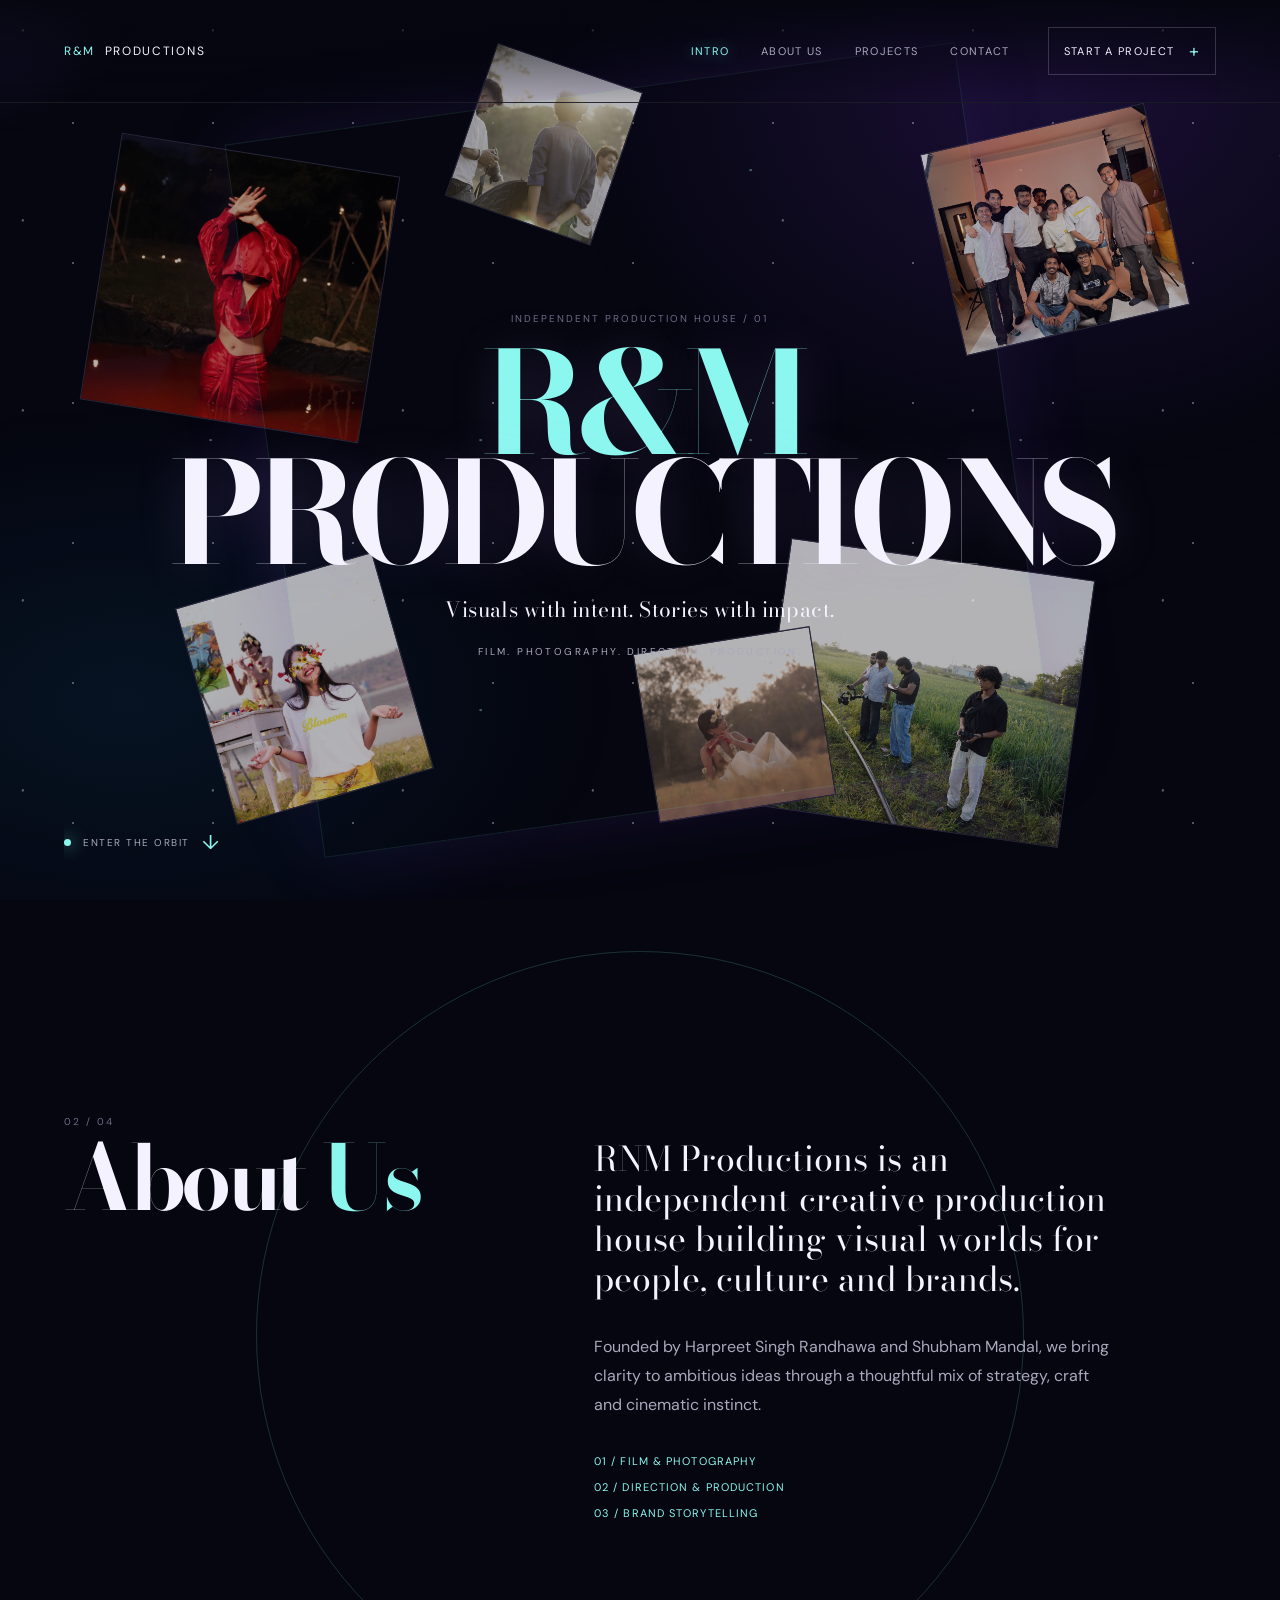
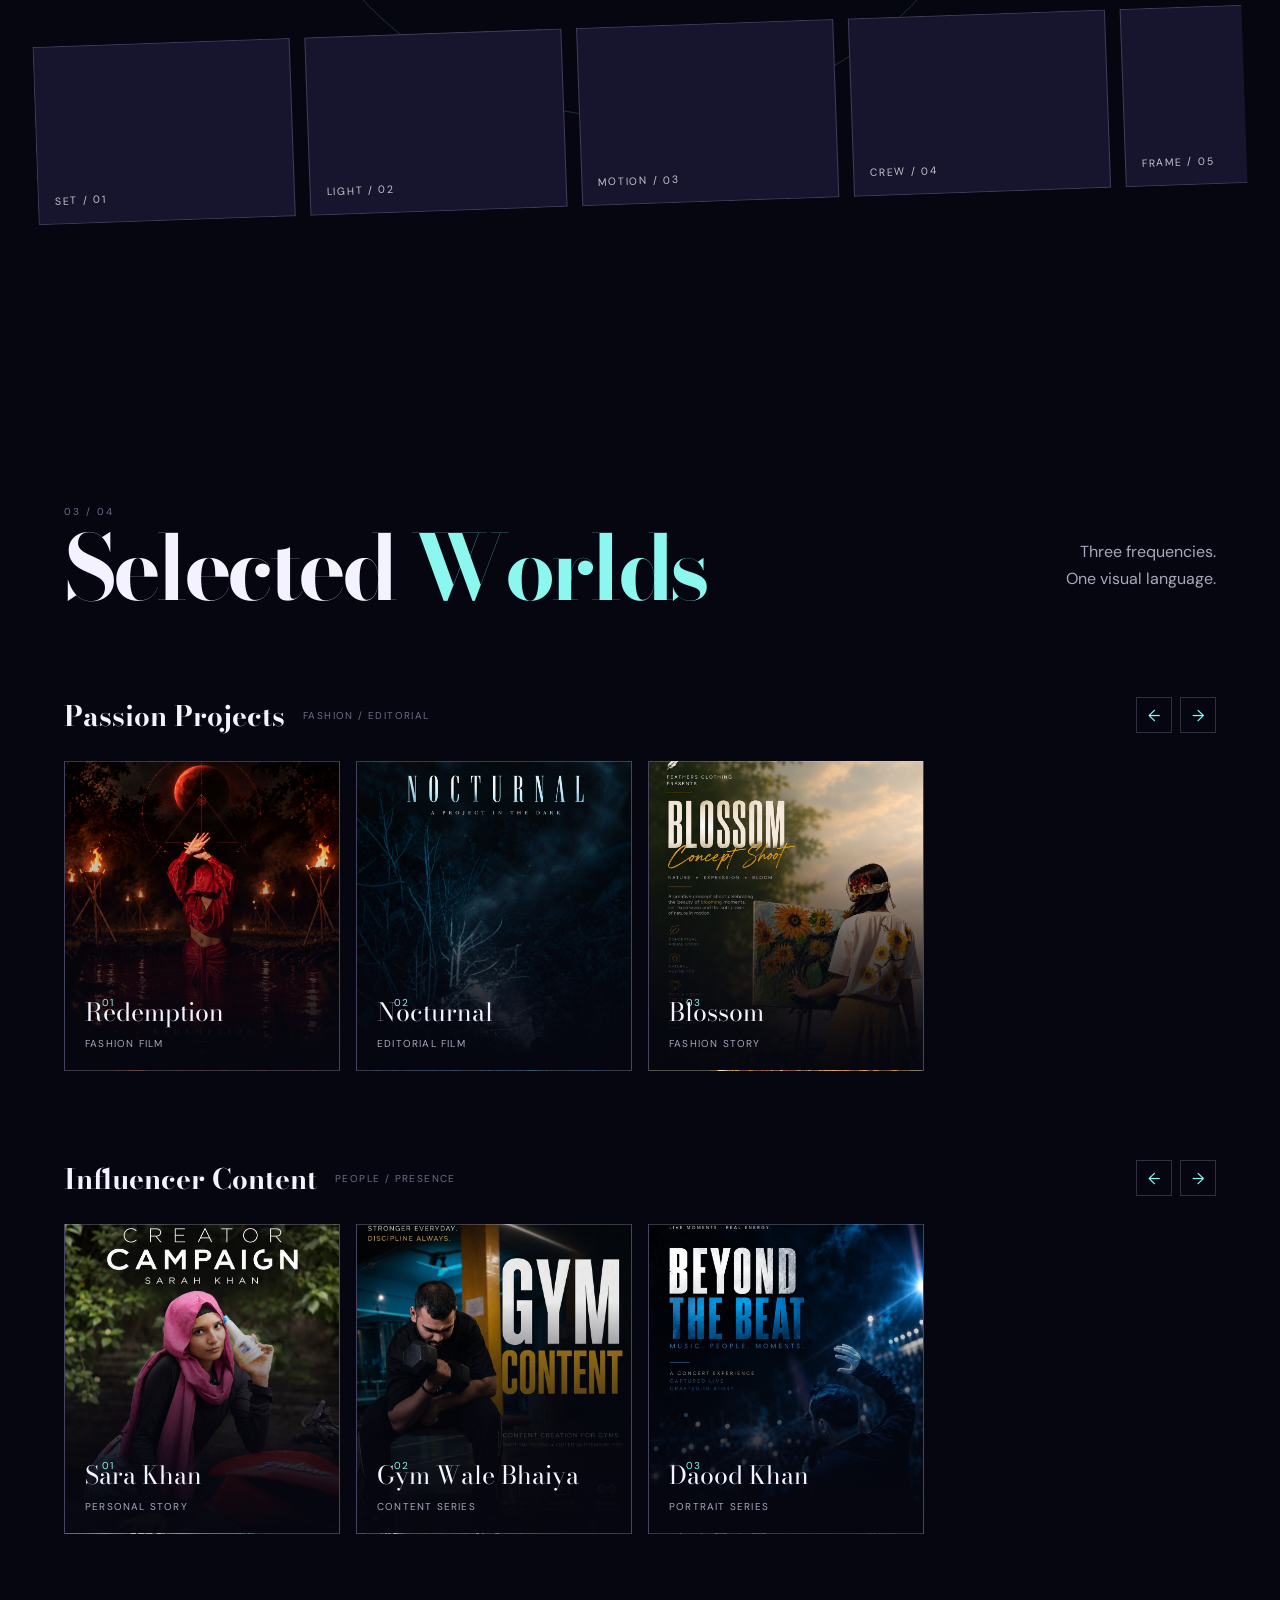
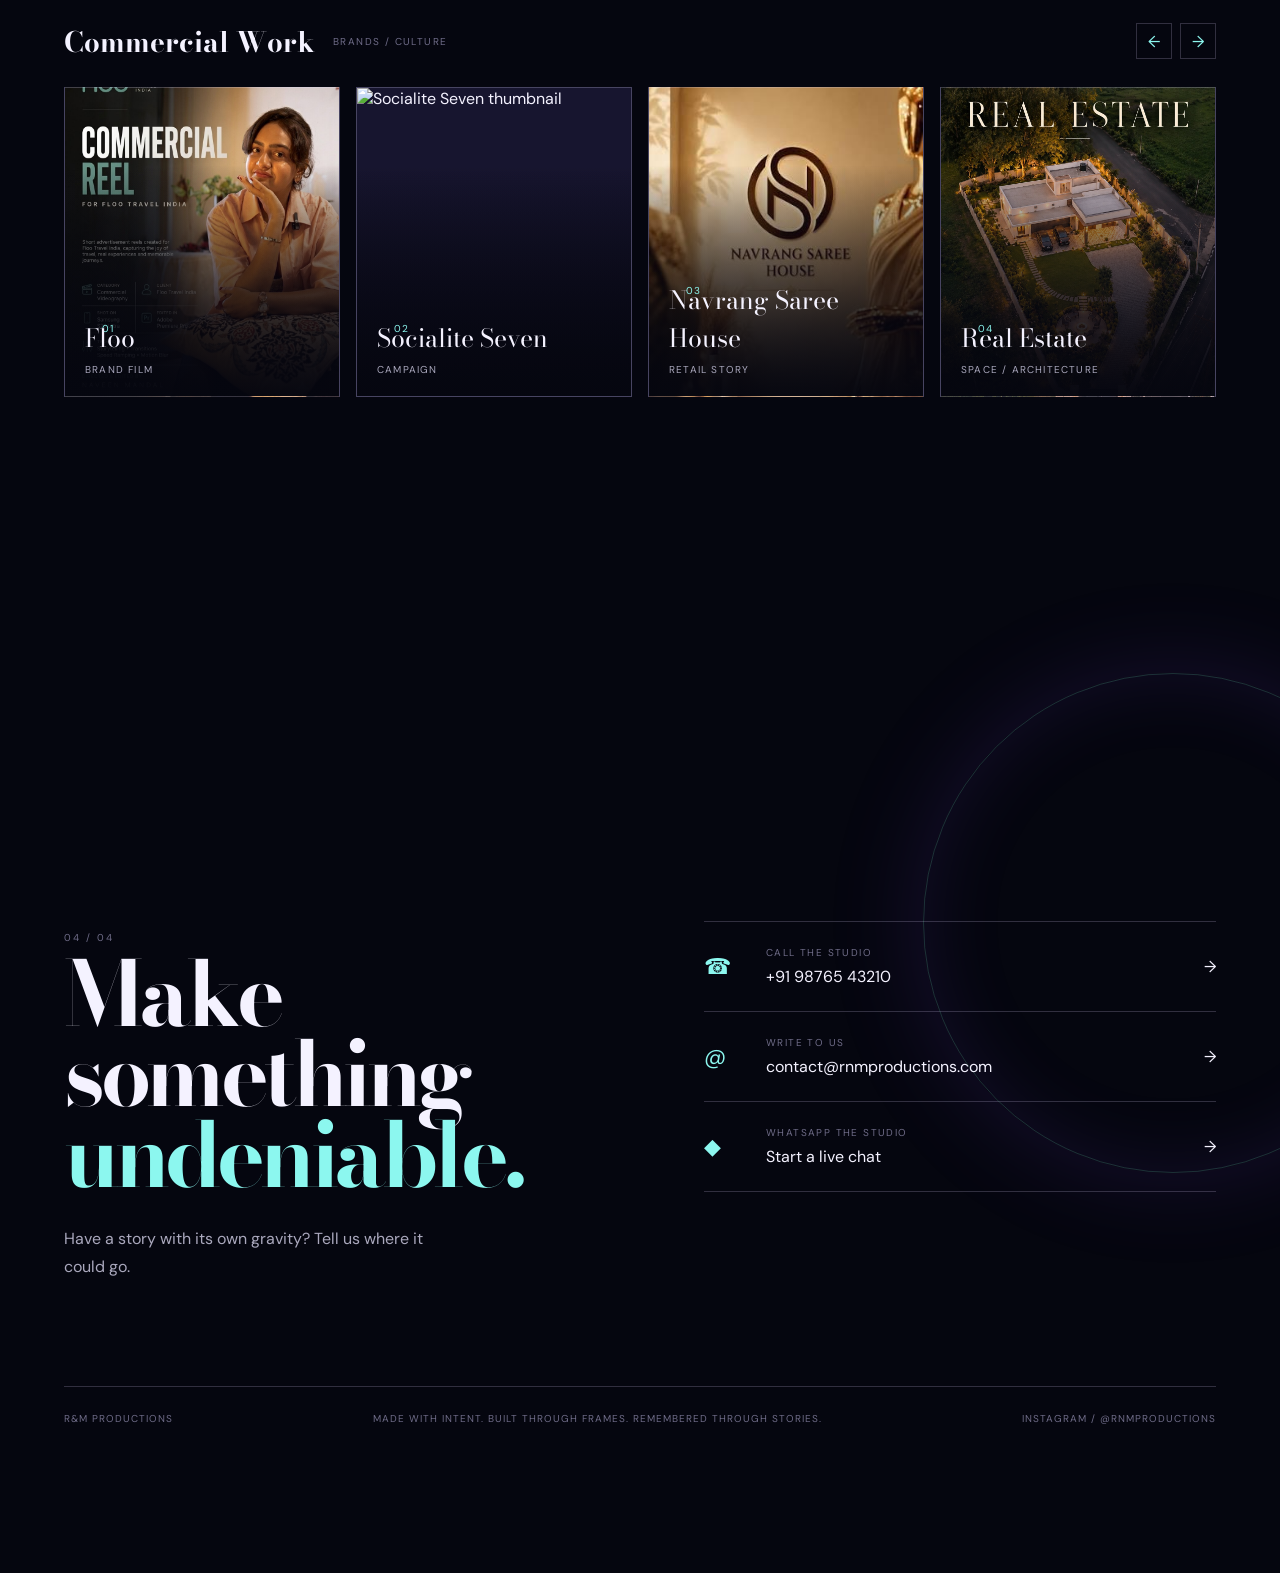
==== commit c77ca4d9: "Use refreshed Blossom videos and fill media frames Co-authored-by: Copilot <223556219+Copilot@users." ====
--- a/index.html
+++ b/index.html
@@ -19,7 +19,7 @@
       <section class="projects section-shell" id="projects"><div class="projects-heading reveal"><div><p class="eyebrow">03 / 04</p><h2>Selected <em>Worlds</em></h2></div><p>Three frequencies.<br />One visual language.</p></div>
         <div class="project-category reveal" data-category="passion"><div class="category-heading"><h3>Passion Projects</h3><span>Fashion / editorial</span><div class="category-controls"><button type="button" data-slide="prev" aria-label="Previous Passion Projects">&larr;</button><button type="button" data-slide="next" aria-label="Next Passion Projects">&rarr;</button></div></div><div class="project-rail" data-rail><div class="project-track"><a class="project-card card-a" href="project.html?id=redemption"><span class="card-index">01</span><span class="card-label">Redemption</span><small>Fashion film</small></a><a class="project-card card-b" href="project.html?id=nocturnal"><span class="card-index">02</span><span class="card-label">Nocturnal</span><small>Editorial film</small></a><a class="project-card card-c" href="project.html?id=blossom"><span class="card-index">03</span><span class="card-label">Blossom</span><small>Fashion story</small></a></div></div></div>
         <div class="project-category reveal" data-category="influencer"><div class="category-heading"><h3>Influencer Content</h3><span>People / presence</span><div class="category-controls"><button type="button" data-slide="prev" aria-label="Previous Influencer Content">&larr;</button><button type="button" data-slide="next" aria-label="Next Influencer Content">&rarr;</button></div></div><div class="project-rail" data-rail><div class="project-track"><a class="project-card card-e" href="project.html?id=sara-khan"><span class="card-index">01</span><span class="card-label">Sara Khan</span><small>Personal story</small></a><a class="project-card card-f" href="project.html?id=gym-wale-bhaiya"><span class="card-index">02</span><span class="card-label">Gym Wale Bhaiya</span><small>Content series</small></a><a class="project-card card-g" href="project.html?id=daood-khan"><span class="card-index">03</span><span class="card-label">Daood Khan</span><small>Portrait series</small></a></div></div></div>
-        <div class="project-category reveal" data-category="commercial"><div class="category-heading"><h3>Commercial Work</h3><span>Brands / culture</span><div class="category-controls"><button type="button" data-slide="prev" aria-label="Previous Commercial Work">&larr;</button><button type="button" data-slide="next" aria-label="Next Commercial Work">&rarr;</button></div></div><div class="project-rail" data-rail><div class="project-track"><a class="project-card card-i" href="project.html?id=floo"><span class="card-index">01</span><span class="card-label">Floo</span><small>Brand film</small></a><a class="project-card card-j" href="project.html?id=socialite-seven"><span class="card-index">02</span><span class="card-label">Socialite Seven</span><small>Campaign</small></a><a class="project-card card-k" href="project.html?id=bhooka-bangali"><span class="card-index">03</span><span class="card-label">Bhooka Bangali</span><small>Food film</small></a><a class="project-card card-l" href="project.html?id=navrang-saree-house"><span class="card-index">04</span><span class="card-label">Navrang Saree House</span><small>Retail story</small></a><a class="project-card card-m" href="project.html?id=real-estate"><span class="card-index">05</span><span class="card-label">Real Estate</span><small>Space / architecture</small></a><a class="project-card card-n" href="project.html?id=vip-pipes"><span class="card-index">06</span><span class="card-label">VIP Pipes</span><small>Experience film</small></a><a class="project-card card-p" href="project.html?id=podcast-work"><span class="card-index">07</span><span class="card-label">Podcast Work</span><small>Conversation series</small></a></div></div></div>
+        <div class="project-category reveal" data-category="commercial"><div class="category-heading"><h3>Commercial Work</h3><span>Brands / culture</span><div class="category-controls"><button type="button" data-slide="prev" aria-label="Previous Commercial Work">&larr;</button><button type="button" data-slide="next" aria-label="Next Commercial Work">&rarr;</button></div></div><div class="project-rail" data-rail><div class="project-track"><a class="project-card card-i" href="project.html?id=floo"><span class="card-index">01</span><span class="card-label">Floo</span><small>Brand film</small></a><a class="project-card card-j" href="project.html?id=socialite-seven"><span class="card-index">02</span><span class="card-label">Socialite Seven</span><small>Campaign</small></a><a class="project-card card-l" href="project.html?id=navrang-saree-house"><span class="card-index">03</span><span class="card-label">Navrang Saree House</span><small>Retail story</small></a><a class="project-card card-m" href="project.html?id=real-estate"><span class="card-index">04</span><span class="card-label">Real Estate</span><small>Space / architecture</small></a><a class="project-card card-n" href="project.html?id=vip-pipes"><span class="card-index">05</span><span class="card-label">VIP Pipes</span><small>Experience film</small></a><a class="project-card card-p" href="project.html?id=podcast-work"><span class="card-index">06</span><span class="card-label">Podcast Work</span><small>Conversation series</small></a></div></div></div>
       </section>
       <section class="contact section-shell" id="contact"><div class="contact-orbit" aria-hidden="true"></div><div class="contact-heading reveal"><p class="eyebrow">04 / 04</p><h2>Make something <em>undeniable.</em></h2><p>Have a story with its own gravity? Tell us where it could go.</p></div><div class="contact-actions reveal"><a class="contact-link" href="tel:+919876543210"><span class="contact-icon">&#9742;</span><span><small>Call the studio</small>+91 98765 43210</span><span>&rarr;</span></a><a class="contact-link" href="mailto:contact@rnmproductions.com"><span class="contact-icon">@</span><span><small>Write to us</small>contact@rnmproductions.com</span><span>&rarr;</span></a><a class="contact-link" href="https://wa.me/919876543210?text=Hello%20RNM%20Productions" target="_blank" rel="noopener"><span class="contact-icon">&#9670;</span><span><small>WhatsApp the studio</small>Start a live chat</span><span>&rarr;</span></a></div><footer><span>R&amp;M PRODUCTIONS</span><span>Made with intent. Built through frames. Remembered through stories.</span><a href="#contact">Instagram / @rnmproductions</a></footer></section>
     </main><script src="script.js"></script>
--- a/styles.css
+++ b/styles.css
@@ -269,11 +269,7 @@
   background: #101228;
 }
 .project-video video {
-  width: 100%;
-  height: 100%;
-  min-height: 57vw;
-  max-height: 680px;
-  object-fit: contain;
+  object-fit: cover;
   opacity: 0.65;
 }
 .video-placeholder {
@@ -1007,9 +1003,6 @@
 }
 .card-j {
   background-image: url("images/socialite-seven-thumb.jpg");
-}
-.card-k {
-  background-image: url("images/bhooka-bangali-thumb.jpg");
 }
 .card-l {
   background-image: url("images/navrang-saree-house-thumb.jpg");
@@ -1463,14 +1456,14 @@
   width: 100%;
   height: 100%;
   max-width: none;
-  object-fit: contain;
+  object-fit: cover;
   object-position: center;
 }
  .media-slot > video {
   width: 100%;
   height: 100%;
   max-width: none;
-  object-fit: contain;
+  object-fit: cover;
   object-position: center;
   pointer-events: none;
 }
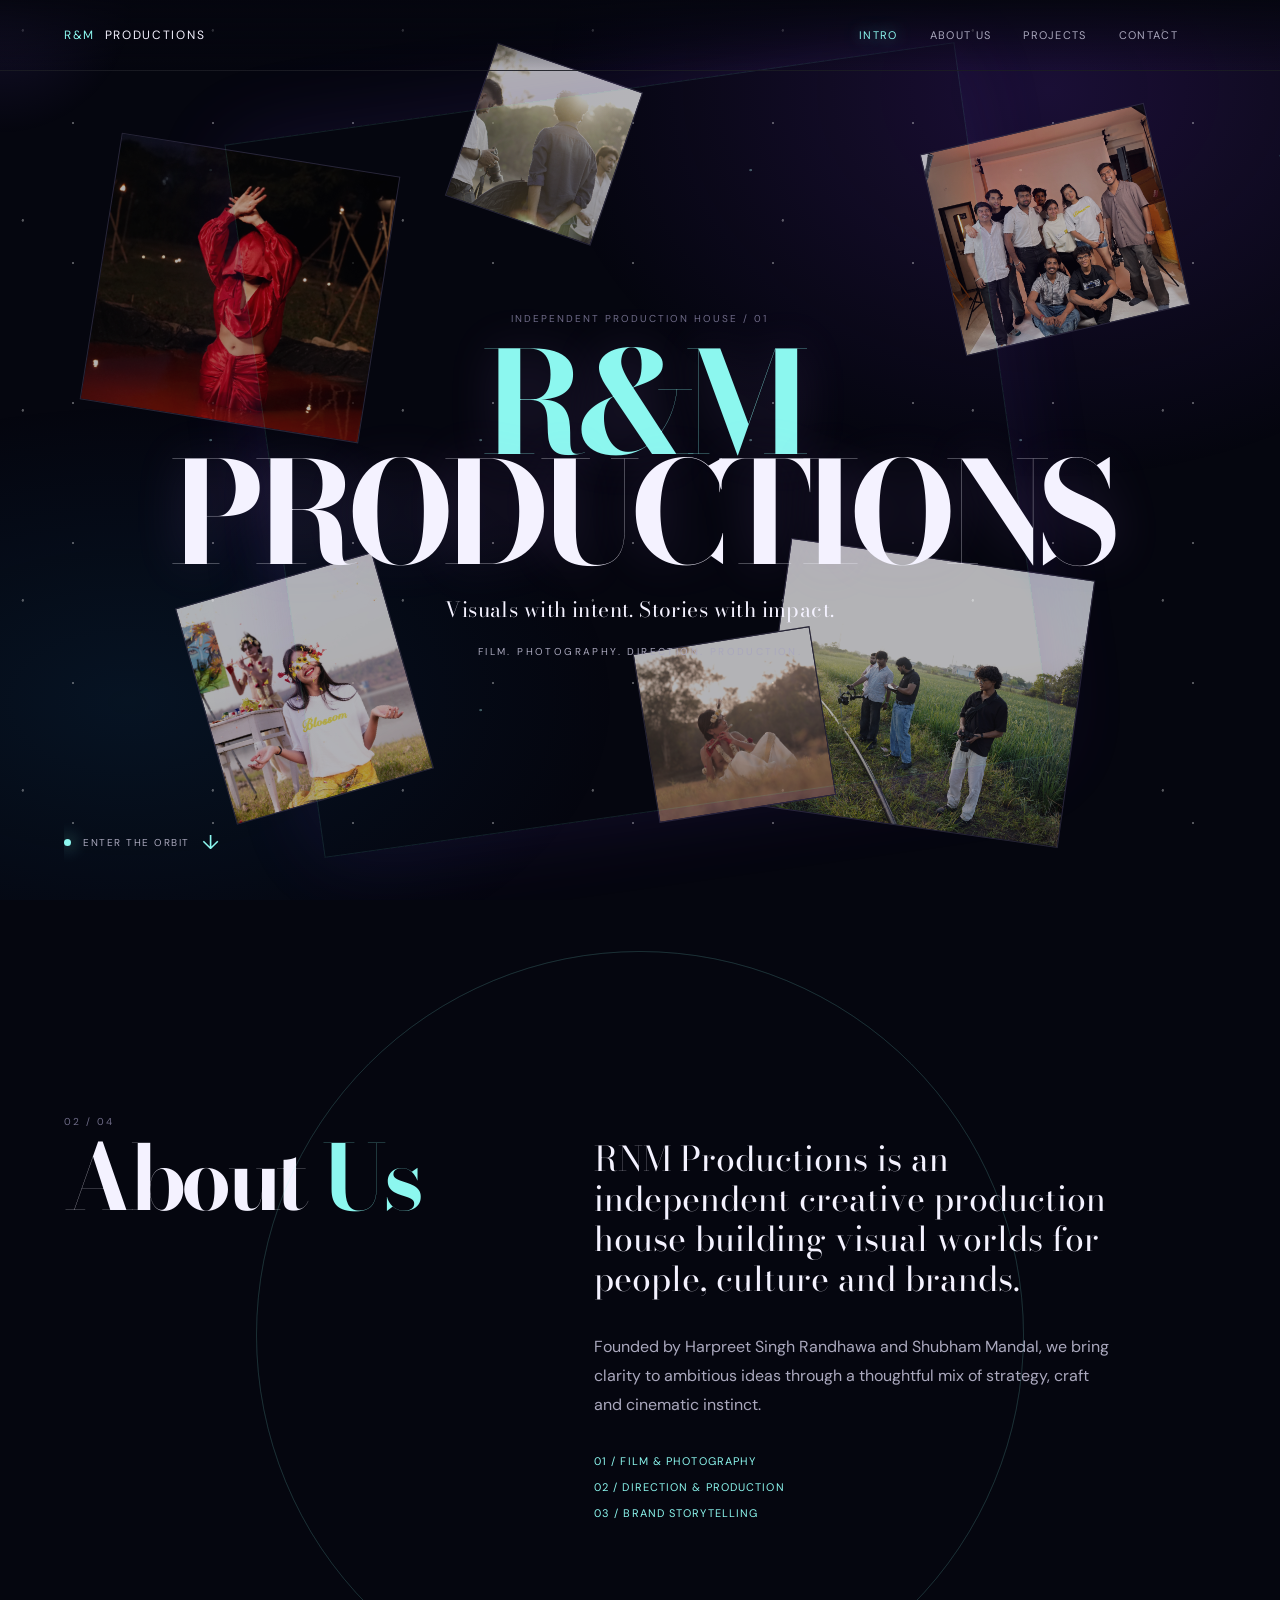
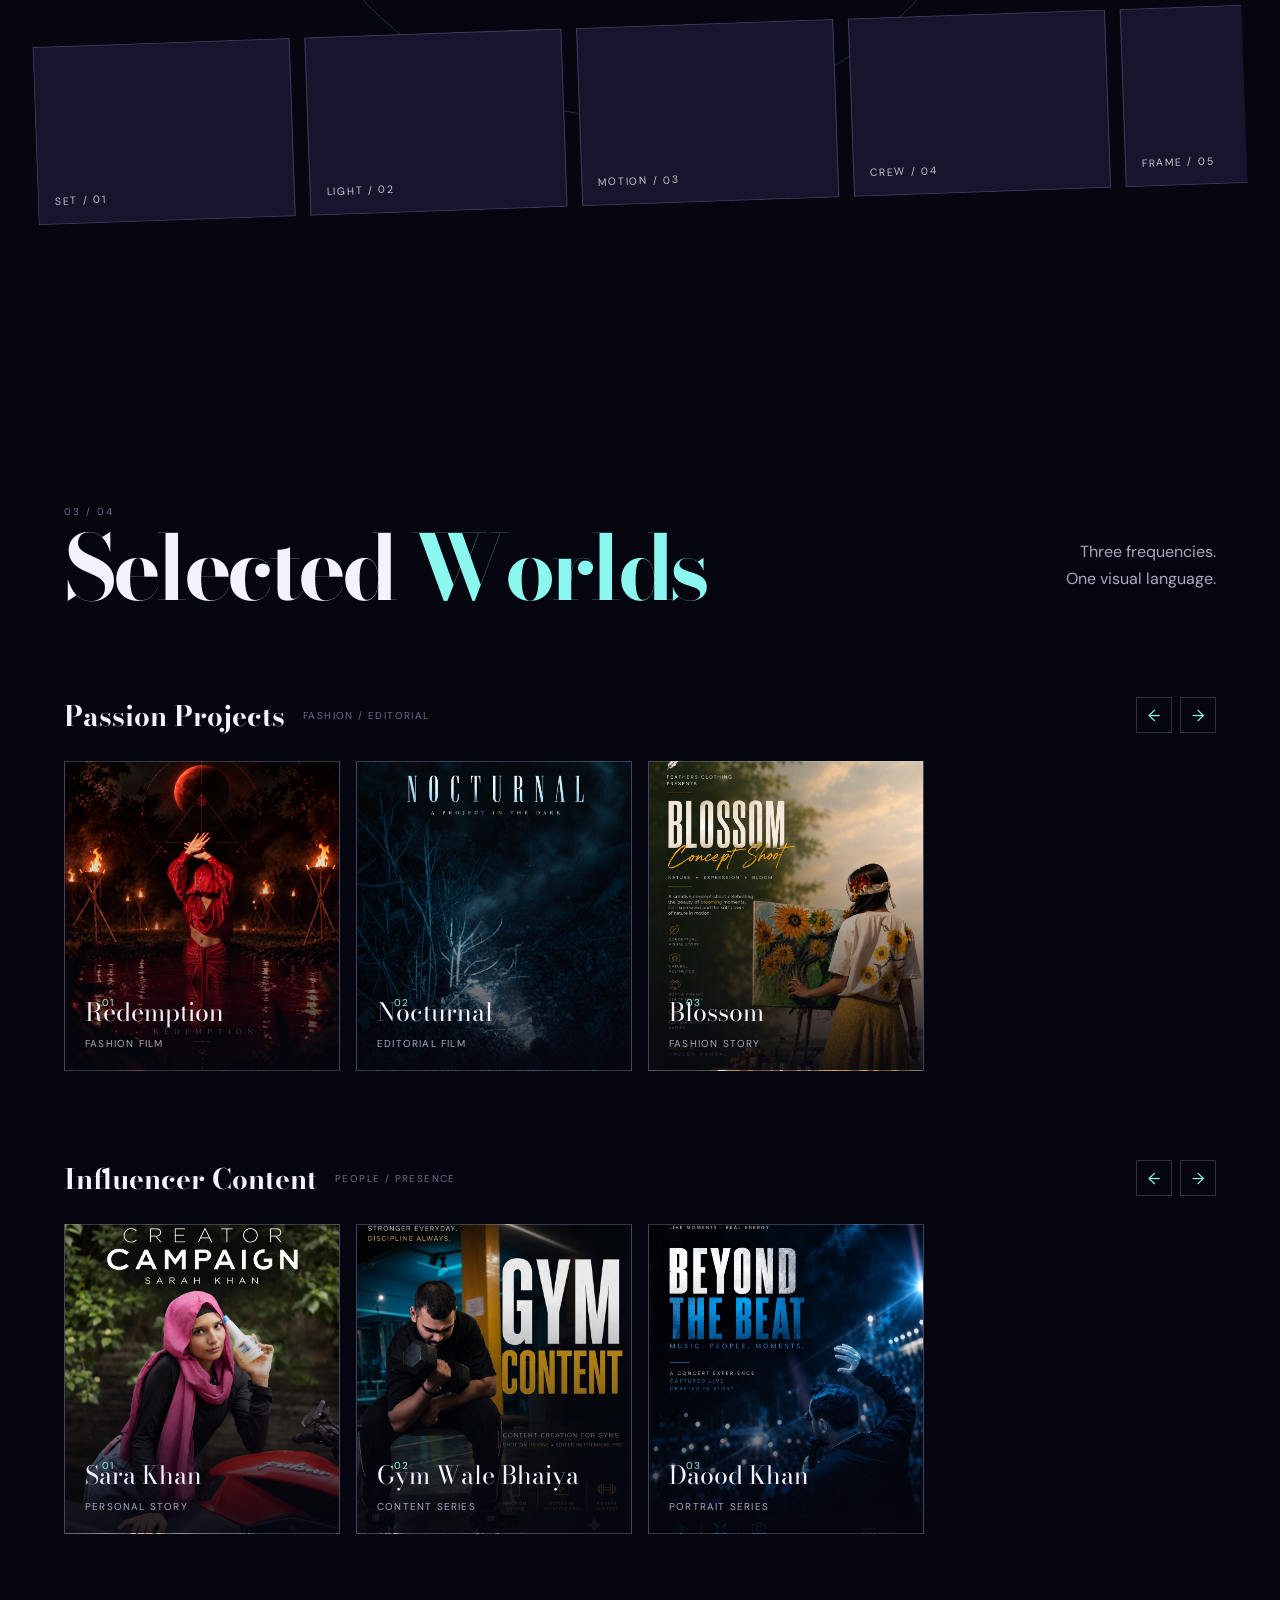
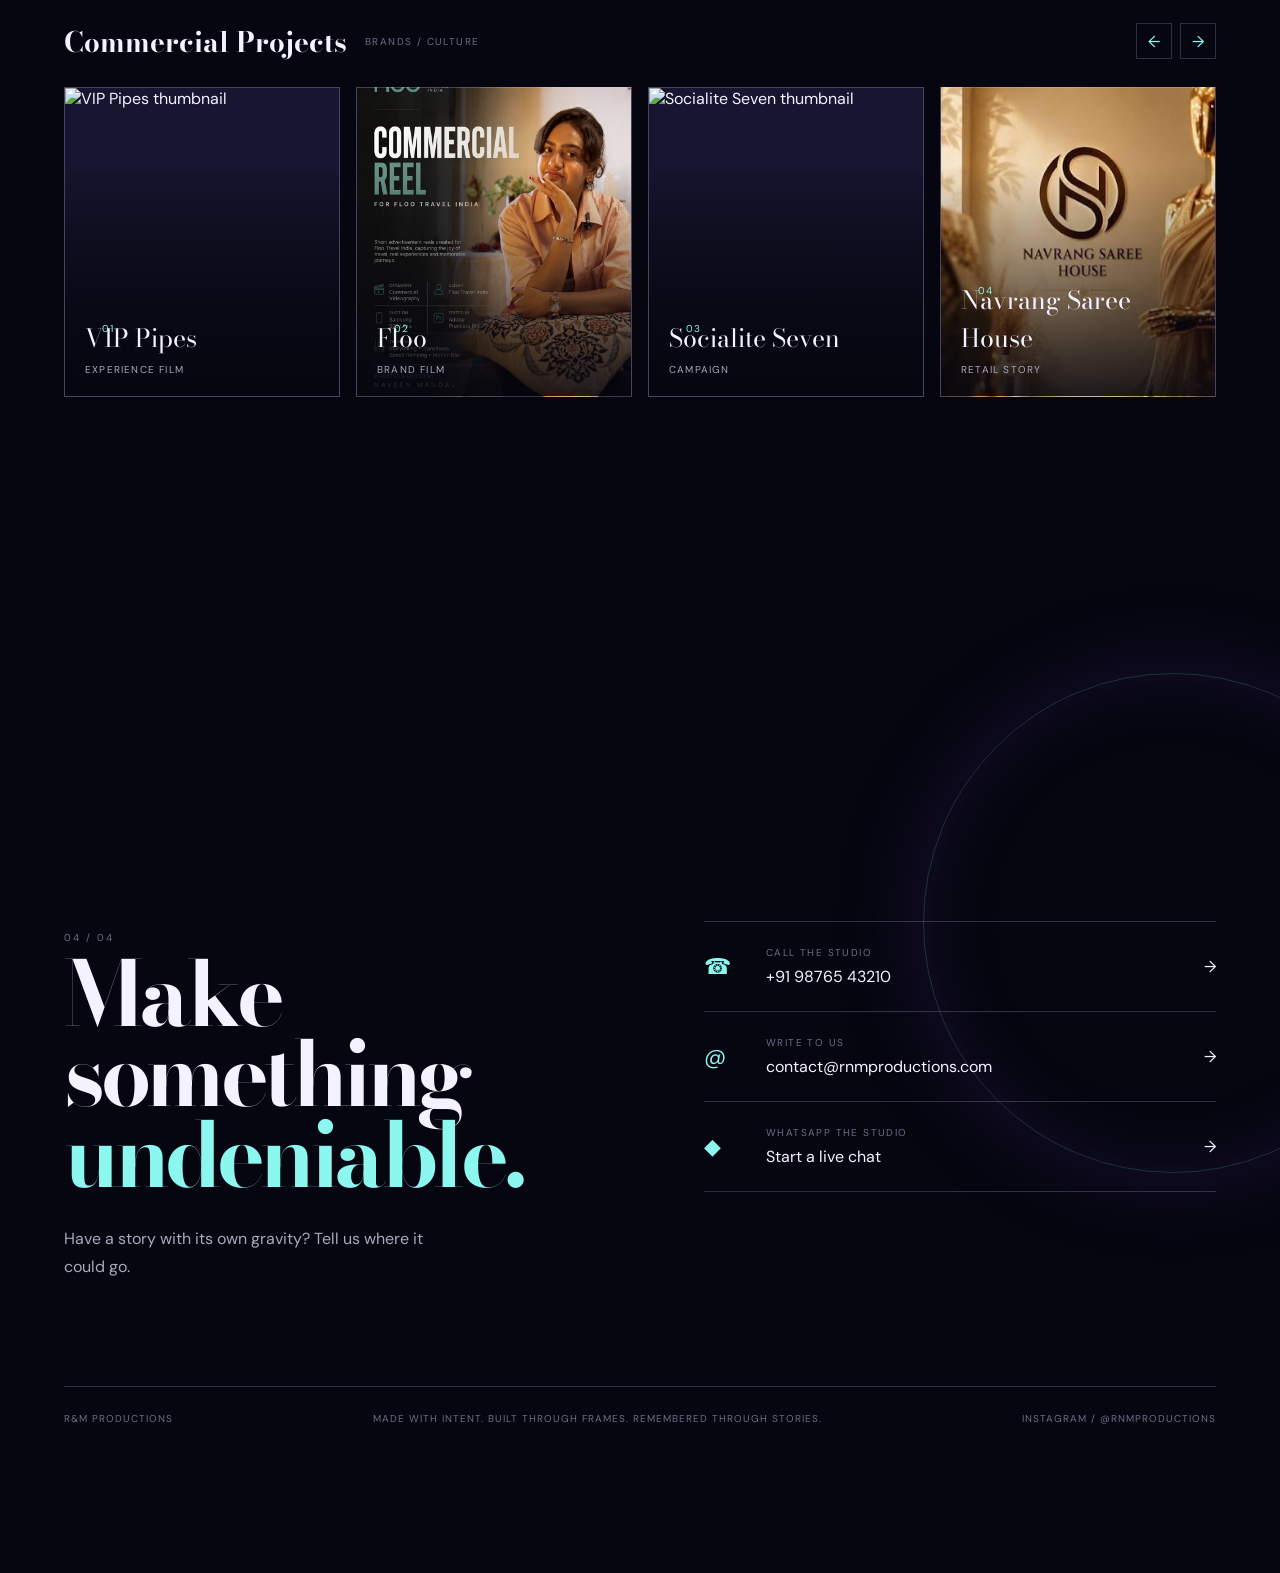
==== commit 4f2685e1: "Improve portfolio video playback and responsive layouts Co-authored-by: Copilot <223556219+Copilot@u" ====
--- a/index.html
+++ b/index.html
@@ -12,14 +12,14 @@
   </head>
   <body class="home-page image-fit">
     <div class="starfield" aria-hidden="true"></div><div class="cursor-glow" aria-hidden="true"></div>
-    <header class="site-header"><a class="wordmark" href="#intro" aria-label="RNM Productions home"><span>R&amp;M</span> productions</a><button class="menu-toggle" type="button" aria-label="Open menu" aria-expanded="false"><span></span><span></span></button><nav class="main-nav" aria-label="Main navigation"><a class="active" href="#intro">Intro</a><a href="#about">About us</a><a href="#projects">Projects</a><a href="#contact">Contact</a></nav><a class="header-cta" href="#contact">Start a project <span>+</span></a></header>
+    <header class="site-header"><a class="wordmark" href="#intro" aria-label="RNM Productions home"><span>R&amp;M</span> productions</a><button class="menu-toggle" type="button" aria-label="Open menu" aria-expanded="false"><span></span><span></span></button><nav class="main-nav" aria-label="Main navigation"><a class="active" href="#intro">Intro</a><a href="#about">About us</a><a href="#projects">Projects</a><a href="#contact">Contact</a></nav></header>
     <main>
       <section class="hero section-shell" id="intro"><div class="intro-collage" aria-label="Featured media collage"><div class="media-slot collage-tile" data-media-src="images/collage-1.JPG" data-media-alt="Collage frame 1"></div><div class="media-slot collage-tile" data-media-src="images/collage-2.jpg" data-media-alt="Collage frame 2"></div><div class="media-slot collage-tile" data-media-src="images/collage-3.jpg" data-media-alt="Collage frame 3"></div><div class="media-slot collage-tile" data-media-src="images/collage-4.JPG" data-media-alt="Collage frame 4"></div><div class="media-slot collage-tile" data-media-src="images/collage-5.JPG" data-media-alt="Collage frame 5"></div><div class="media-slot collage-tile" data-media-src="images/collage-6.JPG" data-media-alt="Collage frame 6"></div></div><div class="hero-composition"><p class="eyebrow intro-kicker">Independent production house / 01</p><h1 class="hero-title"><span>R&amp;M</span> <span>PRODUCTIONS</span></h1><p class="hero-tagline">Visuals with intent. Stories with impact.</p><p class="hero-disciplines">Film. Photography. Direction. Production.</p></div><a class="scroll-cue" href="#about" aria-label="Scroll to About Us"><span class="scroll-dot"></span><span>Enter the orbit</span><span class="scroll-arrow">&darr;</span></a></section>
       <section class="about section-shell" id="about"><div class="warp-transition" aria-hidden="true"><span></span><span></span><span></span></div><div class="section-heading reveal"><p class="eyebrow">02 / 04</p><h2>About <em>Us</em></h2></div><div class="about-copy reveal"><p class="lead">RNM Productions is an independent creative production house building visual worlds for people, culture and brands.</p><p>Founded by Harpreet Singh Randhawa and Shubham Mandal, we bring clarity to ambitious ideas through a thoughtful mix of strategy, craft and cinematic instinct.</p><div class="work-areas"><span>01 / Film &amp; Photography</span><span>02 / Direction &amp; Production</span><span>03 / Brand Storytelling</span></div></div><div class="about-marquee" aria-label="Behind the scenes video gallery"><div class="marquee-track"><div class="media-slot marquee-image" data-media-src="videos/bts-1.mp4" data-media-alt="Set / 01"><span>Set / 01</span></div><div class="media-slot marquee-image" data-media-src="videos/bts-2.mp4" data-media-alt="Light / 02"><span>Light / 02</span></div><div class="media-slot marquee-image" data-media-src="videos/bts-3.mp4" data-media-alt="Motion / 03"><span>Motion / 03</span></div><div class="media-slot marquee-image" data-media-src="videos/bts-4.mp4" data-media-alt="Crew / 04"><span>Crew / 04</span></div><div class="media-slot marquee-image" data-media-src="videos/bts-5.mp4" data-media-alt="Frame / 05"><span>Frame / 05</span></div><div class="media-slot marquee-image" data-media-src="videos/bts-1.mp4" data-media-alt="Set / 01"><span>Set / 01</span></div><div class="media-slot marquee-image" data-media-src="videos/bts-2.mp4" data-media-alt="Light / 02"><span>Light / 02</span></div><div class="media-slot marquee-image" data-media-src="videos/bts-3.mp4" data-media-alt="Motion / 03"><span>Motion / 03</span></div><div class="media-slot marquee-image" data-media-src="videos/bts-4.mp4" data-media-alt="Crew / 04"><span>Crew / 04</span></div><div class="media-slot marquee-image" data-media-src="videos/bts-5.mp4" data-media-alt="Frame / 05"><span>Frame / 05</span></div></div></div></section>
       <section class="projects section-shell" id="projects"><div class="projects-heading reveal"><div><p class="eyebrow">03 / 04</p><h2>Selected <em>Worlds</em></h2></div><p>Three frequencies.<br />One visual language.</p></div>
         <div class="project-category reveal" data-category="passion"><div class="category-heading"><h3>Passion Projects</h3><span>Fashion / editorial</span><div class="category-controls"><button type="button" data-slide="prev" aria-label="Previous Passion Projects">&larr;</button><button type="button" data-slide="next" aria-label="Next Passion Projects">&rarr;</button></div></div><div class="project-rail" data-rail><div class="project-track"><a class="project-card card-a" href="project.html?id=redemption"><span class="card-index">01</span><span class="card-label">Redemption</span><small>Fashion film</small></a><a class="project-card card-b" href="project.html?id=nocturnal"><span class="card-index">02</span><span class="card-label">Nocturnal</span><small>Editorial film</small></a><a class="project-card card-c" href="project.html?id=blossom"><span class="card-index">03</span><span class="card-label">Blossom</span><small>Fashion story</small></a></div></div></div>
         <div class="project-category reveal" data-category="influencer"><div class="category-heading"><h3>Influencer Content</h3><span>People / presence</span><div class="category-controls"><button type="button" data-slide="prev" aria-label="Previous Influencer Content">&larr;</button><button type="button" data-slide="next" aria-label="Next Influencer Content">&rarr;</button></div></div><div class="project-rail" data-rail><div class="project-track"><a class="project-card card-e" href="project.html?id=sara-khan"><span class="card-index">01</span><span class="card-label">Sara Khan</span><small>Personal story</small></a><a class="project-card card-f" href="project.html?id=gym-wale-bhaiya"><span class="card-index">02</span><span class="card-label">Gym Wale Bhaiya</span><small>Content series</small></a><a class="project-card card-g" href="project.html?id=daood-khan"><span class="card-index">03</span><span class="card-label">Daood Khan</span><small>Portrait series</small></a></div></div></div>
-        <div class="project-category reveal" data-category="commercial"><div class="category-heading"><h3>Commercial Work</h3><span>Brands / culture</span><div class="category-controls"><button type="button" data-slide="prev" aria-label="Previous Commercial Work">&larr;</button><button type="button" data-slide="next" aria-label="Next Commercial Work">&rarr;</button></div></div><div class="project-rail" data-rail><div class="project-track"><a class="project-card card-i" href="project.html?id=floo"><span class="card-index">01</span><span class="card-label">Floo</span><small>Brand film</small></a><a class="project-card card-j" href="project.html?id=socialite-seven"><span class="card-index">02</span><span class="card-label">Socialite Seven</span><small>Campaign</small></a><a class="project-card card-l" href="project.html?id=navrang-saree-house"><span class="card-index">03</span><span class="card-label">Navrang Saree House</span><small>Retail story</small></a><a class="project-card card-m" href="project.html?id=real-estate"><span class="card-index">04</span><span class="card-label">Real Estate</span><small>Space / architecture</small></a><a class="project-card card-n" href="project.html?id=vip-pipes"><span class="card-index">05</span><span class="card-label">VIP Pipes</span><small>Experience film</small></a><a class="project-card card-p" href="project.html?id=podcast-work"><span class="card-index">06</span><span class="card-label">Podcast Work</span><small>Conversation series</small></a></div></div></div>
+        <div class="project-category reveal" data-category="commercial"><div class="category-heading"><h3>Commercial Projects</h3><span>Brands / culture</span><div class="category-controls"><button type="button" data-slide="prev" aria-label="Previous Commercial Projects">&larr;</button><button type="button" data-slide="next" aria-label="Next Commercial Projects">&rarr;</button></div></div><div class="project-rail" data-rail><div class="project-track"><a class="project-card card-n" href="project.html?id=vip-pipes"><span class="card-index">01</span><span class="card-label">VIP Pipes</span><small>Experience film</small></a><a class="project-card card-i" href="project.html?id=floo"><span class="card-index">02</span><span class="card-label">Floo</span><small>Brand film</small></a><a class="project-card card-j" href="project.html?id=socialite-seven"><span class="card-index">03</span><span class="card-label">Socialite Seven</span><small>Campaign</small></a><a class="project-card card-l" href="project.html?id=navrang-saree-house"><span class="card-index">04</span><span class="card-label">Navrang Saree House</span><small>Retail story</small></a><a class="project-card card-m" href="project.html?id=real-estate"><span class="card-index">05</span><span class="card-label">Real Estate</span><small>Space / architecture</small></a><a class="project-card card-p" href="project.html?id=podcast-work"><span class="card-index">06</span><span class="card-label">Podcast Work</span><small>Conversation series</small></a></div></div></div>
       </section>
       <section class="contact section-shell" id="contact"><div class="contact-orbit" aria-hidden="true"></div><div class="contact-heading reveal"><p class="eyebrow">04 / 04</p><h2>Make something <em>undeniable.</em></h2><p>Have a story with its own gravity? Tell us where it could go.</p></div><div class="contact-actions reveal"><a class="contact-link" href="tel:+919876543210"><span class="contact-icon">&#9742;</span><span><small>Call the studio</small>+91 98765 43210</span><span>&rarr;</span></a><a class="contact-link" href="mailto:contact@rnmproductions.com"><span class="contact-icon">@</span><span><small>Write to us</small>contact@rnmproductions.com</span><span>&rarr;</span></a><a class="contact-link" href="https://wa.me/919876543210?text=Hello%20RNM%20Productions" target="_blank" rel="noopener"><span class="contact-icon">&#9670;</span><span><small>WhatsApp the studio</small>Start a live chat</span><span>&rarr;</span></a></div><footer><span>R&amp;M PRODUCTIONS</span><span>Made with intent. Built through frames. Remembered through stories.</span><a href="#contact">Instagram / @rnmproductions</a></footer></section>
     </main><script src="script.js"></script>
--- a/styles.css
+++ b/styles.css
@@ -1535,4 +1535,101 @@
     height: 58vw;
     min-height: 230px;
   }
+}
+
+.project-card > .card-media {
+  z-index: 0;
+}
+.project-video {
+  width: 100%;
+  height: auto;
+  min-height: 0;
+  max-height: none;
+  aspect-ratio: 16 / 9;
+}
+.project-video.is-portrait {
+  width: min(100%, 520px);
+  margin-inline: auto;
+  aspect-ratio: 9 / 16;
+}
+.project-video > video {
+  z-index: 0;
+  opacity: 1;
+  pointer-events: auto;
+}
+.video-play-button {
+  position: absolute;
+  z-index: 2;
+  top: 50%;
+  left: 50%;
+  width: 58px;
+  height: 58px;
+  display: grid;
+  place-items: center;
+  padding: 0 0 0 3px;
+  transform: translate(-50%, -50%);
+  border: 1px solid var(--cyan);
+  border-radius: 50%;
+  color: var(--cyan);
+  background: rgba(5, 6, 15, 0.78);
+  cursor: pointer;
+}
+.video-play-button:hover,
+.video-play-button:focus-visible {
+  color: var(--space);
+  background: var(--cyan);
+}
+.video-play-button[hidden] {
+  display: none;
+}
+.video-status:empty {
+  display: none;
+}
+.video-status:not(:empty) {
+  position: absolute;
+  z-index: 2;
+  inset: auto 12px 12px;
+  padding: 8px 10px;
+  color: var(--ink);
+  background: rgba(5, 6, 15, 0.85);
+  font-size: 12px;
+  text-align: center;
+}
+@media (max-width: 800px) {
+  .project-video.is-portrait {
+    width: min(100%, 520px);
+    height: auto;
+    min-height: 0;
+  }
+}
+@media (max-width: 600px) {
+  .project-detail-head h1 {
+    overflow-wrap: anywhere;
+    font-size: clamp(42px, 13vw, 68px);
+  }
+  .project-info dl div {
+    flex-wrap: wrap;
+    gap: 10px 20px;
+  }
+  .project-info dd {
+    min-width: 0;
+    overflow-wrap: anywhere;
+  }
+  .bts-gallery {
+    gap: 8px;
+  }
+  .bts-image {
+    min-height: min(56vw, 220px);
+    padding: 10px;
+  }
+  .bts-image:nth-child(even) {
+    margin-top: 20px;
+  }
+  .contact-link {
+    overflow-wrap: anywhere;
+  }
+  .detail-footer {
+    flex-wrap: wrap;
+    gap: 16px;
+  }
 }
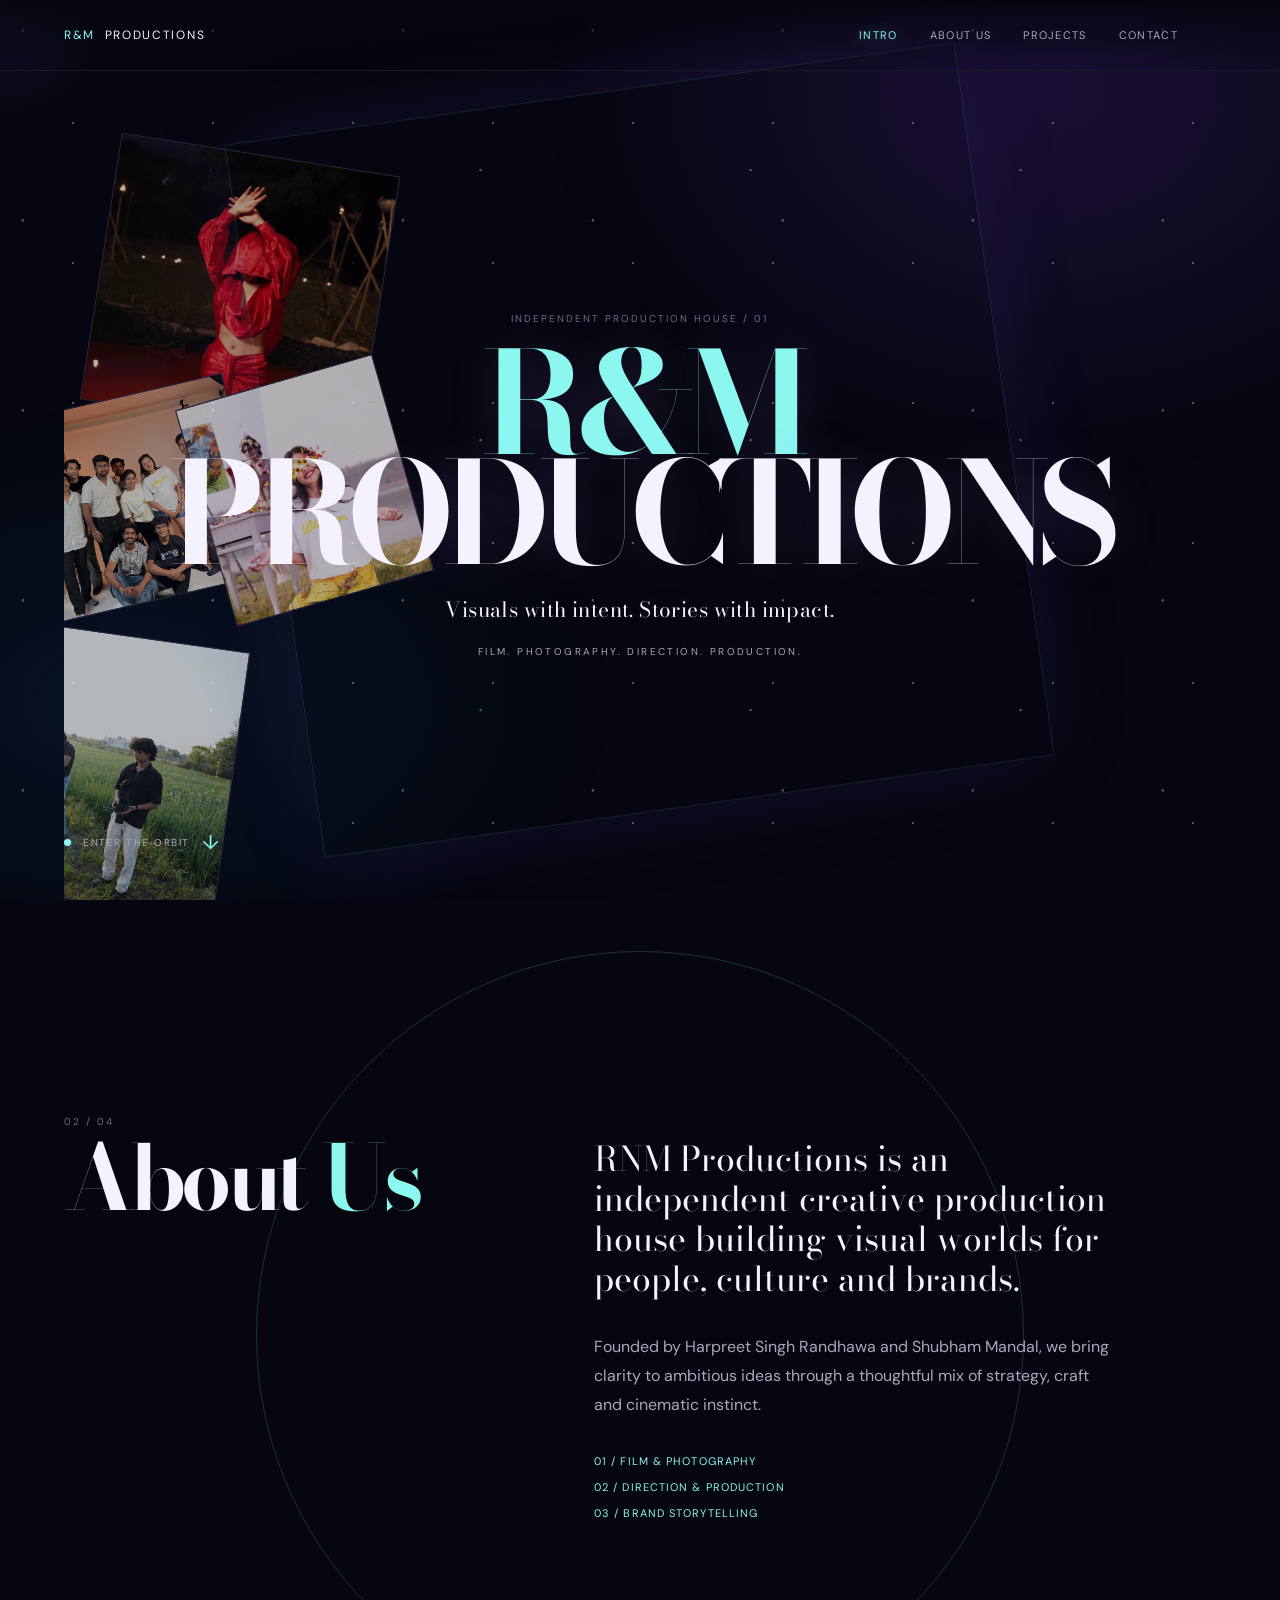
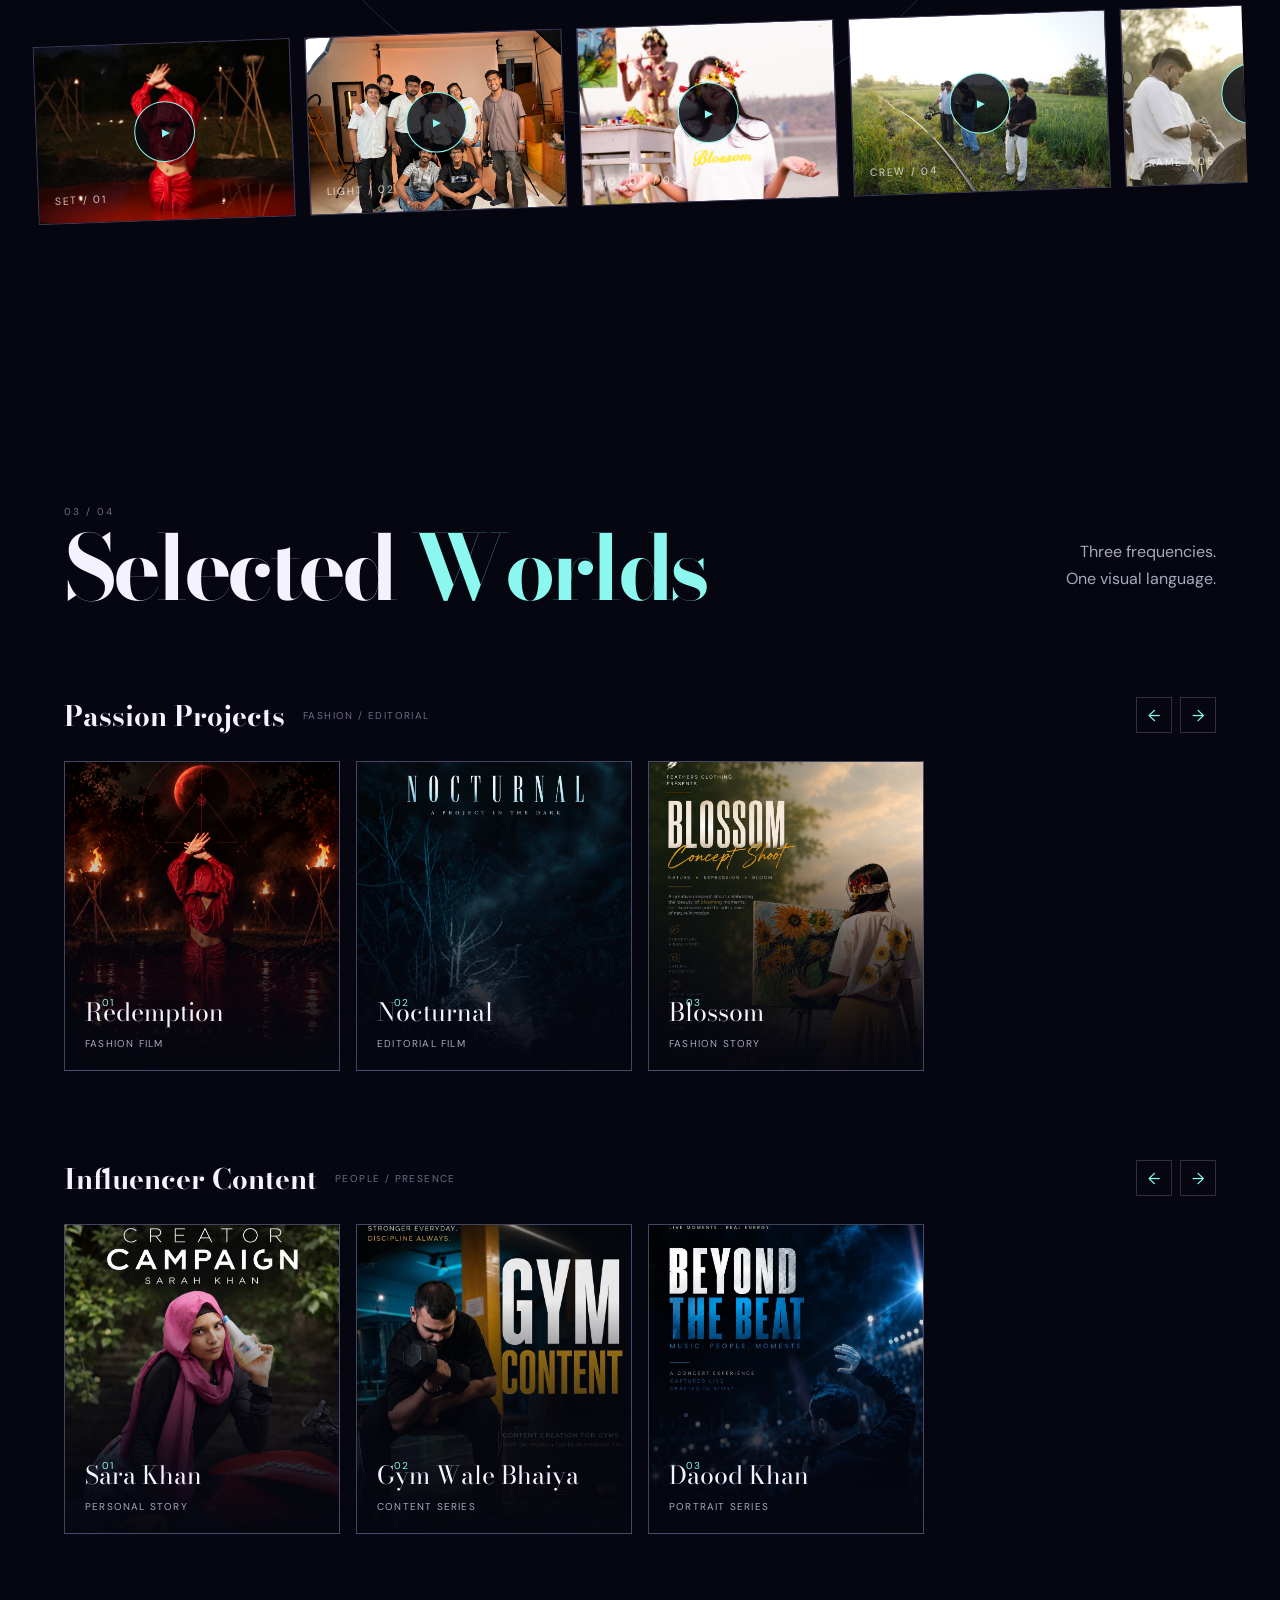
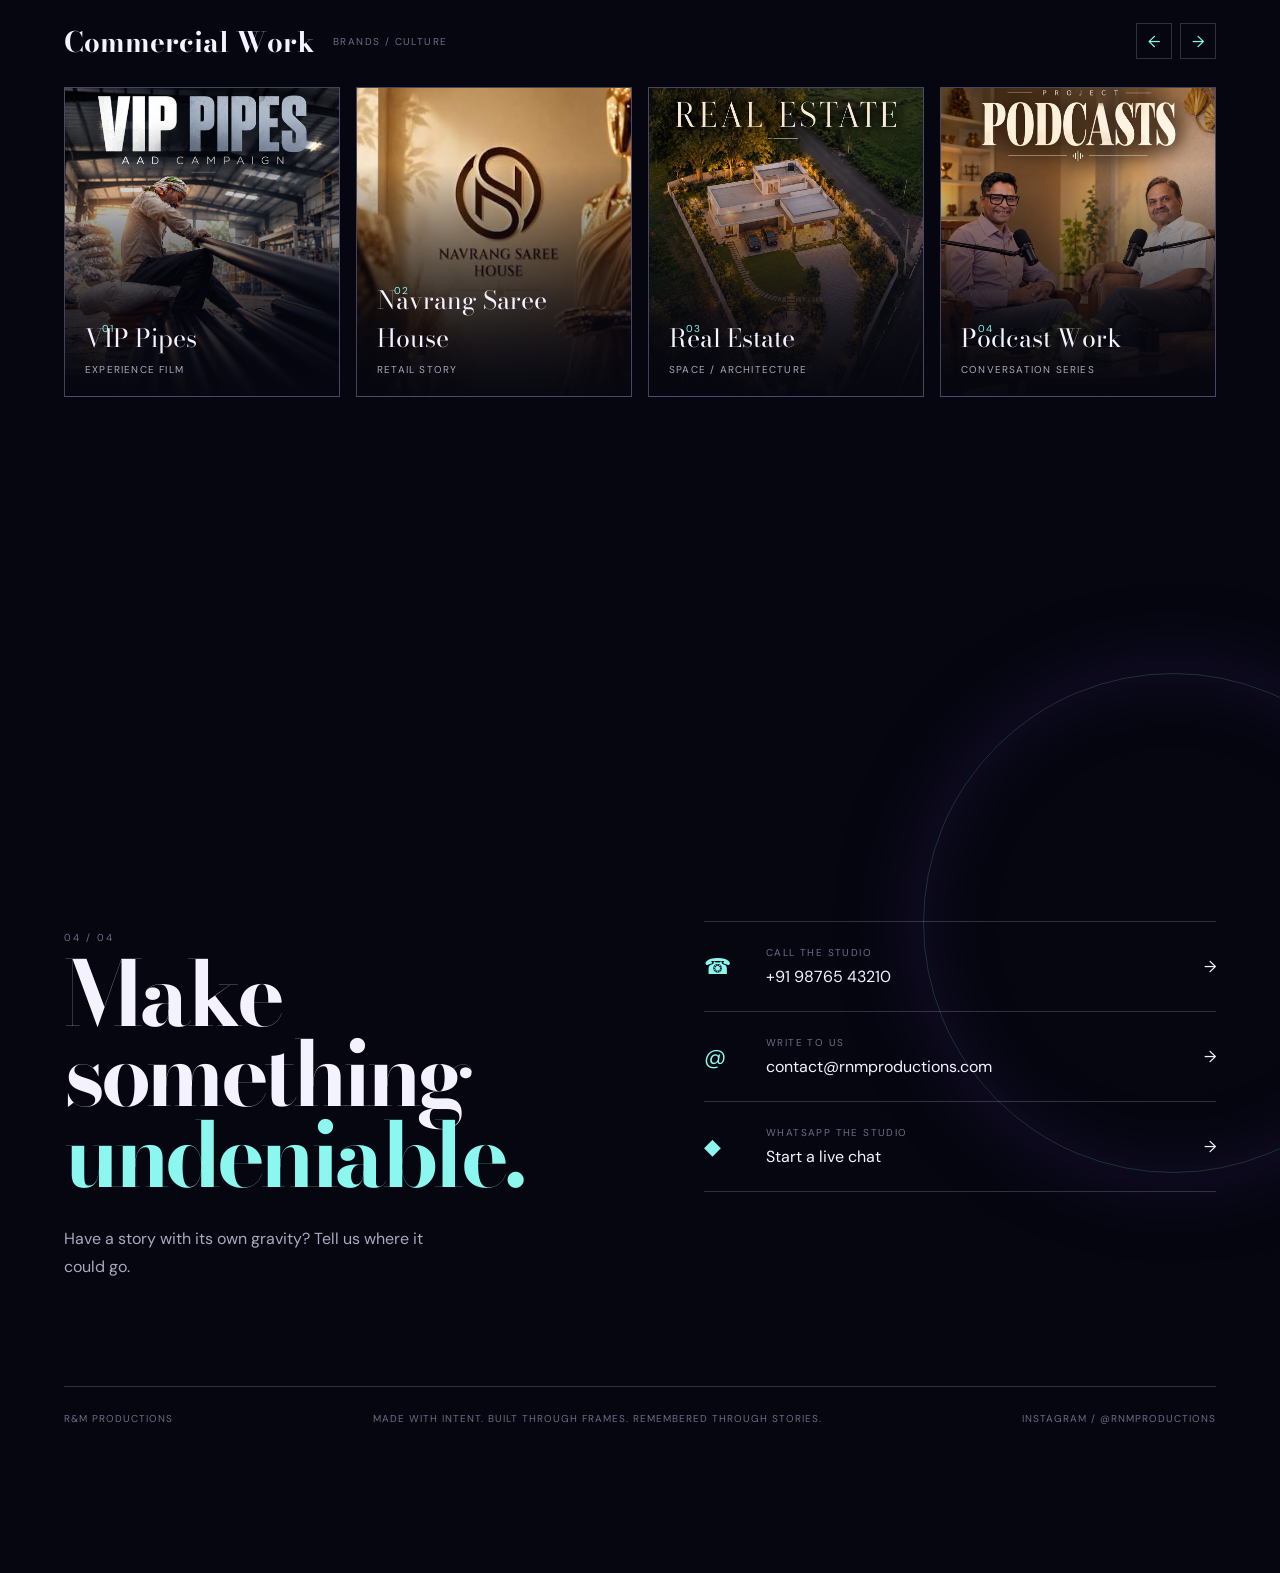
==== commit 4ac9b164: "Update RNM portfolio projects and performance Co-authored-by: Copilot <223556219+Copilot@users.norep" ====
--- a/index.html
+++ b/index.html
@@ -7,7 +7,7 @@
     <title>RNM Productions | Visuals with intent</title>
     <link rel="preconnect" href="https://fonts.googleapis.com" />
     <link rel="preconnect" href="https://fonts.gstatic.com" crossorigin />
-    <link href="https://fonts.googleapis.com/css2?family=Bodoni+Moda:opsz,wght@6..96,500;6..96,700;6..96,900&family=DM+Sans:wght@400;500;600&display=swap" rel="stylesheet" />
+    <link href="https://fonts.googleapis.com/css2?family=Bodoni+Moda:opsz,wght@6..96,700&family=DM+Sans:wght@400&display=swap" rel="stylesheet" />
     <link rel="stylesheet" href="styles.css" />
   </head>
   <body class="home-page image-fit">
@@ -19,9 +19,9 @@
       <section class="projects section-shell" id="projects"><div class="projects-heading reveal"><div><p class="eyebrow">03 / 04</p><h2>Selected <em>Worlds</em></h2></div><p>Three frequencies.<br />One visual language.</p></div>
         <div class="project-category reveal" data-category="passion"><div class="category-heading"><h3>Passion Projects</h3><span>Fashion / editorial</span><div class="category-controls"><button type="button" data-slide="prev" aria-label="Previous Passion Projects">&larr;</button><button type="button" data-slide="next" aria-label="Next Passion Projects">&rarr;</button></div></div><div class="project-rail" data-rail><div class="project-track"><a class="project-card card-a" href="project.html?id=redemption"><span class="card-index">01</span><span class="card-label">Redemption</span><small>Fashion film</small></a><a class="project-card card-b" href="project.html?id=nocturnal"><span class="card-index">02</span><span class="card-label">Nocturnal</span><small>Editorial film</small></a><a class="project-card card-c" href="project.html?id=blossom"><span class="card-index">03</span><span class="card-label">Blossom</span><small>Fashion story</small></a></div></div></div>
         <div class="project-category reveal" data-category="influencer"><div class="category-heading"><h3>Influencer Content</h3><span>People / presence</span><div class="category-controls"><button type="button" data-slide="prev" aria-label="Previous Influencer Content">&larr;</button><button type="button" data-slide="next" aria-label="Next Influencer Content">&rarr;</button></div></div><div class="project-rail" data-rail><div class="project-track"><a class="project-card card-e" href="project.html?id=sara-khan"><span class="card-index">01</span><span class="card-label">Sara Khan</span><small>Personal story</small></a><a class="project-card card-f" href="project.html?id=gym-wale-bhaiya"><span class="card-index">02</span><span class="card-label">Gym Wale Bhaiya</span><small>Content series</small></a><a class="project-card card-g" href="project.html?id=daood-khan"><span class="card-index">03</span><span class="card-label">Daood Khan</span><small>Portrait series</small></a></div></div></div>
-        <div class="project-category reveal" data-category="commercial"><div class="category-heading"><h3>Commercial Projects</h3><span>Brands / culture</span><div class="category-controls"><button type="button" data-slide="prev" aria-label="Previous Commercial Projects">&larr;</button><button type="button" data-slide="next" aria-label="Next Commercial Projects">&rarr;</button></div></div><div class="project-rail" data-rail><div class="project-track"><a class="project-card card-n" href="project.html?id=vip-pipes"><span class="card-index">01</span><span class="card-label">VIP Pipes</span><small>Experience film</small></a><a class="project-card card-i" href="project.html?id=floo"><span class="card-index">02</span><span class="card-label">Floo</span><small>Brand film</small></a><a class="project-card card-j" href="project.html?id=socialite-seven"><span class="card-index">03</span><span class="card-label">Socialite Seven</span><small>Campaign</small></a><a class="project-card card-l" href="project.html?id=navrang-saree-house"><span class="card-index">04</span><span class="card-label">Navrang Saree House</span><small>Retail story</small></a><a class="project-card card-m" href="project.html?id=real-estate"><span class="card-index">05</span><span class="card-label">Real Estate</span><small>Space / architecture</small></a><a class="project-card card-p" href="project.html?id=podcast-work"><span class="card-index">06</span><span class="card-label">Podcast Work</span><small>Conversation series</small></a></div></div></div>
+        <div class="project-category reveal" data-category="commercial"><div class="category-heading"><h3>Commercial Work</h3><span>Brands / culture</span><div class="category-controls"><button type="button" data-slide="prev" aria-label="Previous Commercial Work">&larr;</button><button type="button" data-slide="next" aria-label="Next Commercial Work">&rarr;</button></div></div><div class="project-rail" data-rail><div class="project-track"><a class="project-card card-n" href="project.html?id=vip-pipes"><span class="card-index">01</span><span class="card-label">VIP Pipes</span><small>Experience film</small></a><a class="project-card card-l" href="project.html?id=navrang-saree-house"><span class="card-index">02</span><span class="card-label">Navrang Saree House</span><small>Retail story</small></a><a class="project-card card-m" href="project.html?id=real-estate"><span class="card-index">03</span><span class="card-label">Real Estate</span><small>Space / architecture</small></a><a class="project-card card-p" href="project.html?id=podcast-work"><span class="card-index">04</span><span class="card-label">Podcast Work</span><small>Conversation series</small></a><a class="project-card card-q" href="project.html?id=castrol-oil"><span class="card-index">05</span><span class="card-label">Castrol Oil</span><small>Commercial film</small></a><a class="project-card card-r" href="project.html?id=ampere-electric"><span class="card-index">06</span><span class="card-label">Ampere Electric</span><small>Commercial film</small></a><a class="project-card card-s" href="project.html?id=mile-x"><span class="card-index">07</span><span class="card-label">MILE X</span><small>Commercial film</small></a><a class="project-card card-i" href="project.html?id=floo"><span class="card-index">08</span><span class="card-label">Floo</span><small>Brand film</small></a></div></div></div>
       </section>
       <section class="contact section-shell" id="contact"><div class="contact-orbit" aria-hidden="true"></div><div class="contact-heading reveal"><p class="eyebrow">04 / 04</p><h2>Make something <em>undeniable.</em></h2><p>Have a story with its own gravity? Tell us where it could go.</p></div><div class="contact-actions reveal"><a class="contact-link" href="tel:+919876543210"><span class="contact-icon">&#9742;</span><span><small>Call the studio</small>+91 98765 43210</span><span>&rarr;</span></a><a class="contact-link" href="mailto:contact@rnmproductions.com"><span class="contact-icon">@</span><span><small>Write to us</small>contact@rnmproductions.com</span><span>&rarr;</span></a><a class="contact-link" href="https://wa.me/919876543210?text=Hello%20RNM%20Productions" target="_blank" rel="noopener"><span class="contact-icon">&#9670;</span><span><small>WhatsApp the studio</small>Start a live chat</span><span>&rarr;</span></a></div><footer><span>R&amp;M PRODUCTIONS</span><span>Made with intent. Built through frames. Remembered through stories.</span><a href="#contact">Instagram / @rnmproductions</a></footer></section>
-    </main><script src="script.js"></script>
+    </main><script src="script.js" defer></script>
   </body>
 </html>
--- a/styles.css
+++ b/styles.css
@@ -1,474 +1,3 @@
-/* Final component overrides */
-.intro-collage {
-  position: absolute;
-  inset: 0;
-  opacity: 0;
-  animation: collage-in 1.8s 1.2s forwards;
-}
-.intro-collage i {
-  position: absolute;
-  display: block;
-  border: 1px solid rgba(255, 255, 255, 0.14);
-}
-.scroll-cue {
-  position: absolute;
-  bottom: 5vh;
-  left: 0;
-  display: flex;
-  align-items: center;
-  gap: 12px;
-  color: var(--muted);
-  font-size: 10px;
-  letter-spacing: 0.15em;
-  text-transform: uppercase;
-}
-.scroll-dot {
-  width: 7px;
-  height: 7px;
-  border-radius: 50%;
-  background: var(--cyan);
-  box-shadow: 0 0 17px var(--cyan);
-}
-.about {
-  min-height: 115vh;
-  padding: 170px 0 100px;
-  display: grid;
-  grid-template-columns: 0.8fr 1.2fr;
-  align-content: center;
-  gap: 30px 9vw;
-}
-.section-heading {
-  grid-column: 1;
-}
-.about-copy {
-  grid-column: 2;
-  max-width: 520px;
-}
-.about-copy p {
-  color: var(--muted);
-  line-height: 1.8;
-}
-.about-copy .lead {
-  color: var(--ink);
-  font: clamp(22px, 3vw, 34px) var(--display);
-  line-height: 1.18;
-}
-.about-marquee {
-  grid-column: 1 / -1;
-  overflow: hidden;
-  margin-top: 80px;
-  transform: rotate(-2deg) scale(1.05);
-}
-.marquee-track {
-  display: flex;
-  width: max-content;
-  gap: 14px;
-  animation: marquee 36s linear infinite;
-}
-.about-marquee:hover .marquee-track {
-  animation-play-state: paused;
-}
-.marquee-image {
-  width: 245px;
-  height: 170px;
-  display: flex;
-  align-items: end;
-  padding: 15px;
-  border: 1px solid var(--line);
-  color: rgba(255, 255, 255, 0.75);
-  font-size: 10px;
-  letter-spacing: 0.14em;
-  text-transform: uppercase;
-}
-.warp-transition {
-  position: absolute;
-  width: 60vw;
-  height: 60vw;
-  left: 50%;
-  top: 42%;
-  transform: translate(-50%, -50%);
-  pointer-events: none;
-  opacity: 0.38;
-}
-.warp-transition span {
-  position: absolute;
-  inset: 0;
-  border: 1px solid rgba(140, 247, 239, 0.18);
-  border-radius: 50%;
-  animation: warp-ring 7s ease-in-out infinite;
-}
-.projects {
-  padding: 160px 0 190px;
-}
-.projects-heading {
-  display: flex;
-  justify-content: space-between;
-  align-items: end;
-  margin-bottom: 85px;
-}
-.project-category {
-  margin-bottom: 86px;
-}
-.category-heading {
-  display: flex;
-  align-items: center;
-  gap: 18px;
-  margin-bottom: 24px;
-}
-.category-heading h3 {
-  font-size: 28px;
-}
-.category-controls {
-  display: flex;
-  gap: 8px;
-  margin-left: auto;
-}
-.category-controls button {
-  width: 36px;
-  height: 36px;
-  cursor: pointer;
-  color: var(--cyan);
-  border: 1px solid var(--line);
-  background: transparent;
-}
-.project-rail {
-  overflow: hidden;
-  touch-action: pan-y;
-}
-.project-track {
-  display: flex;
-  gap: 16px;
-  transition: transform 0.7s cubic-bezier(0.22, 0.8, 0.25, 1);
-}
-.project-card {
-  position: relative;
-  flex: 0 0 calc((100% - 48px) / 4);
-  min-height: 310px;
-  display: flex;
-  flex-direction: column;
-  justify-content: end;
-  padding: 20px;
-  overflow: hidden;
-  border: 1px solid rgba(220, 216, 255, 0.24);
-  isolation: isolate;
-  transition:
-    transform 0.45s,
-    border-color 0.45s,
-    box-shadow 0.45s;
-  background: #17152f;
-}
-.project-card:hover {
-  transform: translateY(-8px);
-  border-color: var(--cyan);
-  box-shadow:
-    0 18px 45px rgba(79, 207, 219, 0.16),
-    0 0 35px rgba(155, 124, 255, 0.2);
-}
-.card-trigger {
-  position: absolute;
-  z-index: 3;
-  inset: 0;
-  width: 100%;
-  height: 100%;
-  border: 0;
-  background: transparent;
-  cursor: pointer;
-}
-.card-trigger:focus-visible {
-  outline: 1px solid var(--cyan);
-  outline-offset: -5px;
-}
-.card-explore {
-  display: none;
-  position: absolute;
-  z-index: 4;
-  top: 50%;
-  left: 50%;
-  padding: 13px 20px;
-  transform: translate(-50%, -50%);
-  border: 1px solid var(--cyan);
-  color: var(--ink);
-  background: rgba(11, 12, 28, 0.82);
-  font-size: 11px;
-  letter-spacing: 0.16em;
-  text-transform: uppercase;
-  white-space: nowrap;
-}
-.card-explore::after {
-  content: "  ↗";
-}
-.project-card.is-exploring .card-trigger {
-  display: none;
-}
-.project-card.is-exploring .card-explore {
-  display: block;
-}
-.card-label {
-  font: 25px var(--display);
-}
-.project-card small {
-  margin-top: 6px;
-  color: var(--muted);
-  font-size: 10px;
-  letter-spacing: 0.12em;
-  text-transform: uppercase;
-}
-.contact {
-  min-height: 100vh;
-  padding: 130px 0 30px;
-  display: grid;
-  grid-template-columns: 1fr 1fr;
-  align-content: center;
-  gap: 90px 10vw;
-}
-.contact-actions {
-  z-index: 1;
-}
-.contact-link {
-  display: grid;
-  grid-template-columns: 42px 1fr auto;
-  align-items: center;
-  gap: 20px;
-  padding: 24px 0;
-  border-top: 1px solid var(--line);
-}
-.contact-link:last-child {
-  border-bottom: 1px solid var(--line);
-}
-.contact-link small {
-  display: block;
-  margin-bottom: 7px;
-  color: var(--dim);
-  font-size: 10px;
-  letter-spacing: 0.14em;
-  text-transform: uppercase;
-}
-.project-detail {
-  padding: 170px 0 120px;
-}
-.project-detail-head {
-  display: flex;
-  align-items: end;
-  justify-content: space-between;
-  margin-bottom: 50px;
-}
-.project-detail-head h1 {
-  max-width: 65%;
-  font-size: clamp(54px, 10vw, 140px);
-  line-height: 0.8;
-  letter-spacing: -0.07em;
-}
-.project-video {
-  min-height: 57vw;
-  max-height: 680px;
-  position: relative;
-  overflow: hidden;
-  display: grid;
-  place-items: center;
-  border: 1px solid var(--line);
-  background: #101228;
-}
-.project-video video {
-  object-fit: cover;
-  opacity: 0.65;
-}
-.video-placeholder {
-  position: absolute;
-  text-align: center;
-  color: var(--muted);
-  pointer-events: none;
-}
-.video-placeholder span,
-.video-placeholder strong {
-  display: block;
-  letter-spacing: 0.16em;
-  text-transform: uppercase;
-}
-.video-placeholder strong {
-  margin-top: 18px;
-  color: var(--ink);
-  font: 24px var(--display);
-}
-.project-split {
-  display: grid;
-  grid-template-columns: 1fr 1fr;
-  gap: 10vw;
-  padding-top: 90px;
-}
-.project-info h2 {
-  margin: 20px 0;
-  font-size: clamp(36px, 5vw, 68px);
-}
-.project-info > p:not(.eyebrow) {
-  max-width: 500px;
-  color: var(--muted);
-  line-height: 1.8;
-}
-.project-info dl {
-  margin-top: 40px;
-}
-.project-info dl div {
-  display: flex;
-  gap: 30px;
-  padding: 16px 0;
-  border-top: 1px solid var(--line);
-}
-.project-info dt {
-  width: 85px;
-  color: var(--dim);
-  font-size: 10px;
-  letter-spacing: 0.12em;
-  text-transform: uppercase;
-}
-.project-info dd {
-  margin: 0;
-  font-size: 12px;
-}
-.bts-gallery {
-  display: grid;
-  grid-template-columns: 1fr 1fr;
-  gap: 14px;
-}
-.bts-image {
-  min-height: 260px;
-  display: flex;
-  align-items: end;
-  padding: 14px;
-  border: 1px solid var(--line);
-  color: rgba(255, 255, 255, 0.7);
-  font-size: 10px;
-  letter-spacing: 0.12em;
-  background: #18182f;
-}
-.bts-image:nth-child(even) {
-  margin-top: 55px;
-}
-@keyframes warp-ring {
-  0%,
-  100% {
-    transform: scale(0.8) rotate(0);
-    opacity: 0.2;
-  }
-  50% {
-    transform: scale(1.1) rotate(180deg);
-    opacity: 0.7;
-  }
-}
-@keyframes page-exit {
-  to {
-    opacity: 0;
-    transform: scale(1.04);
-    filter: blur(8px);
-  }
-}
-.page-exit {
-  animation: page-exit 0.24s ease-in forwards;
-}
-::view-transition-old(root) {
-  animation: page-exit 0.28s ease-in both;
-}
-::view-transition-new(root) {
-  animation: rise-in 0.42s ease-out both;
-}
-@media (max-width: 800px) {
-  .about,
-  .contact {
-    display: flex;
-    flex-direction: column;
-    min-height: auto;
-    padding: 130px 0 80px;
-    gap: 50px;
-  }
-  .about-copy {
-    max-width: none;
-  }
-  .projects {
-    padding: 110px 0 130px;
-  }
-  .projects-heading {
-    align-items: start;
-    flex-direction: column;
-    gap: 20px;
-  }
-  .project-card {
-    flex-basis: 78%;
-    min-height: 330px;
-  }
-  .project-detail {
-    padding: 130px 0 80px;
-  }
-  .project-detail-head {
-    display: block;
-  }
-  .project-detail-head h1 {
-    max-width: none;
-    margin: 25px 0;
-    font-size: 68px;
-  }
-  .project-split {
-    display: flex;
-    flex-direction: column;
-    gap: 55px;
-    padding-top: 65px;
-  }
-  .bts-image {
-    min-height: 200px;
-  }
-  footer {
-    flex-wrap: wrap;
-  }
-}
-.intro-collage i:nth-child(1) {
-  width: 22vw;
-  height: 30vh;
-  left: 3%;
-  top: 17%;
-  background: linear-gradient(130deg, #391b73, #081a32);
-  transform: rotate(9deg);
-}
-.intro-collage i:nth-child(2) {
-  width: 18vw;
-  height: 23vh;
-  right: 4%;
-  top: 14%;
-  background: radial-gradient(circle, #6fe0ec, transparent 20%), #182553;
-  transform: rotate(-13deg);
-}
-.intro-collage i:nth-child(3) {
-  width: 16vw;
-  height: 25vh;
-  left: 12%;
-  bottom: 11%;
-  background: linear-gradient(150deg, #dc6eae, #111433);
-  transform: rotate(-16deg);
-}
-.intro-collage i:nth-child(4) {
-  width: 24vw;
-  height: 30vh;
-  right: 12%;
-  bottom: 8%;
-  background:
-    radial-gradient(circle at 28% 32%, #f4d990, transparent 11%), #2a214c;
-  transform: rotate(8deg);
-}
-.intro-collage i:nth-child(5) {
-  width: 12vw;
-  height: 18vh;
-  left: 35%;
-  top: 7%;
-  background: radial-gradient(ellipse, #7954e7, transparent 35%), #080d21;
-  transform: rotate(19deg);
-}
-.intro-collage i:nth-child(6) {
-  width: 14vw;
-  height: 19vh;
-  right: 34%;
-  bottom: 10%;
-  background: radial-gradient(circle, #f287ba, transparent 18%), #1a173c;
-  transform: rotate(-9deg);
-}
-@import url("https://fonts.googleapis.com/css2?family=Bodoni+Moda:opsz,wght@6..96,500;6..96,700;6..96,900&family=DM+Sans:wght@400;500;600&display=swap");
-
 :root {
   --space: #05060f;
   --ink: #f4f2ff;
@@ -481,12 +10,15 @@
   --display: "Salega", "Bodoni Moda", Georgia, serif;
   --body: "DM Sans", sans-serif;
 }
+
 * {
   box-sizing: border-box;
 }
+
 html {
   scroll-behavior: smooth;
 }
+
 body {
   margin: 0;
   overflow-x: hidden;
@@ -494,61 +26,51 @@
   color: var(--ink);
   font-family: var(--body);
 }
-body::before {
+
+body::before,
+body::after {
   content: "";
   position: fixed;
   inset: 0;
   pointer-events: none;
+}
+
+body::before {
   z-index: -3;
   opacity: 0.32;
   background-image:
     radial-gradient(circle at 12% 16%, white 0 1px, transparent 1.5px),
     radial-gradient(circle at 78% 63%, #b9ffff 0 1px, transparent 1.5px),
     radial-gradient(circle at 52% 88%, white 0 1px, transparent 1px);
-  background-size:
-    190px 190px,
-    270px 270px,
-    140px 140px;
-}
+  background-size: 190px 190px, 270px 270px, 140px 140px;
+}
+
 body::after {
-  content: "";
-  position: fixed;
-  inset: 0;
-  pointer-events: none;
   z-index: -4;
   background:
-    radial-gradient(
-      ellipse at 82% 10%,
-      rgba(92, 43, 169, 0.25),
-      transparent 34%
-    ),
-    radial-gradient(
-      ellipse at 10% 78%,
-      rgba(17, 101, 157, 0.14),
-      transparent 30%
-    );
-}
+    radial-gradient(ellipse at 82% 10%, rgba(92, 43, 169, 0.25), transparent 34%),
+    radial-gradient(ellipse at 10% 78%, rgba(17, 101, 157, 0.14), transparent 30%);
+}
+
 a {
   color: inherit;
   text-decoration: none;
 }
+
 button {
   font: inherit;
 }
+
 .starfield {
   position: fixed;
   inset: 0;
   z-index: -2;
   pointer-events: none;
-  background: linear-gradient(
-      115deg,
-      transparent 0 48%,
-      rgba(138, 245, 239, 0.16) 49%,
-      transparent 50%
-    )
+  background: linear-gradient(115deg, transparent 0 48%, rgba(138, 245, 239, 0.16) 49%, transparent 50%)
     no-repeat 100% 12% / 1px 130px;
   animation: star-drift 16s ease-in-out infinite;
 }
+
 .cursor-glow {
   position: fixed;
   z-index: 0;
@@ -556,12 +78,9 @@
   height: 280px;
   transform: translate(-50%, -50%);
   pointer-events: none;
-  background: radial-gradient(
-    circle,
-    rgba(148, 104, 255, 0.12),
-    transparent 68%
-  );
-}
+  background: radial-gradient(circle, rgba(148, 104, 255, 0.12), transparent 68%);
+}
+
 .site-header {
   position: fixed;
   z-index: 20;
@@ -574,22 +93,26 @@
   border-bottom: 1px solid rgba(255, 255, 255, 0.08);
   background: linear-gradient(180deg, rgba(5, 6, 15, 0.9), transparent);
 }
+
 .wordmark {
   color: var(--ink);
   font-size: 12px;
   letter-spacing: 0.14em;
   text-transform: uppercase;
 }
+
 .wordmark span {
+  margin-right: 5px;
   color: var(--cyan);
-  margin-right: 5px;
-}
+}
+
 .main-nav {
   display: flex;
   gap: 32px;
   margin-left: auto;
   margin-right: 38px;
 }
+
 .main-nav a,
 .header-cta,
 .back-link {
@@ -597,47 +120,53 @@
   font-size: 11px;
   letter-spacing: 0.12em;
   text-transform: uppercase;
-  transition:
-    color 0.25s,
-    text-shadow 0.25s;
-}
+  transition: color 0.25s, text-shadow 0.25s;
+}
+
 .main-nav a:hover,
 .main-nav a.active,
 .back-link:hover {
   color: var(--cyan);
   text-shadow: 0 0 16px rgba(140, 247, 239, 0.65);
 }
+
 .header-cta {
+  padding: 11px 15px;
   border: 1px solid var(--line);
-  padding: 11px 15px;
   color: var(--ink);
 }
+
 .header-cta span {
+  margin-left: 10px;
   color: var(--cyan);
   font-size: 18px;
-  margin-left: 10px;
   vertical-align: -2px;
 }
+
 .back-link {
   margin-left: auto;
   margin-right: 28px;
 }
+
 .menu-toggle {
   display: none;
   border: 0;
   background: transparent;
 }
+
 .section-shell {
   position: relative;
   width: min(1200px, 90vw);
-  margin: auto;
-}
+  margin-inline: auto;
+}
+
 .eyebrow {
   color: var(--dim);
   font: 10px var(--body);
   letter-spacing: 0.2em;
   text-transform: uppercase;
 }
+
 h1,
 h2,
 h3 {
@@ -645,30 +174,36 @@
   font-family: var(--display);
   font-weight: 700;
 }
+
 h2 {
   font-size: clamp(48px, 7vw, 92px);
   line-height: 0.9;
   letter-spacing: -0.05em;
 }
+
 h2 em {
   color: var(--cyan);
   font-style: normal;
 }
+
 .hero {
   min-height: 100vh;
   display: grid;
   place-items: center;
   overflow: hidden;
 }
+
 .hero-composition {
   position: relative;
   z-index: 3;
+  padding-top: 70px;
   text-align: center;
-  padding-top: 70px;
-}
+}
+
 .intro-kicker {
   animation: rise-in 0.9s 0.1s both;
 }
+
 .hero-title {
   display: flex;
   flex-direction: column;
@@ -680,13 +215,16 @@
   letter-spacing: -0.08em;
   text-shadow: 0 0 50px rgba(202, 142, 255, 0.16);
 }
+
 .hero-title span:first-child {
   color: var(--cyan);
   animation: title-in 0.9s 0.35s both;
 }
+
 .hero-title span:last-child {
   animation: title-in 0.9s 0.55s both;
 }
+
 .hero-tagline {
   margin: 0;
   color: var(--ink);
@@ -694,6 +232,7 @@
   letter-spacing: 0.02em;
   animation: rise-in 0.9s 0.8s both;
 }
+
 .hero-disciplines {
   margin-top: 20px;
   color: var(--muted);
@@ -702,12 +241,14 @@
   text-transform: uppercase;
   animation: rise-in 0.9s 1s both;
 }
+
 .intro-collage {
   position: absolute;
   inset: 0;
   opacity: 0;
   animation: collage-in 1.8s 1.2s forwards;
 }
+
 .intro-collage::after {
   content: "";
   position: absolute;
@@ -716,68 +257,68 @@
   transform: rotate(-8deg);
   box-shadow: 0 0 90px rgba(123, 72, 223, 0.2);
 }
-.intro-collage i {
+
+.collage-tile {
   position: absolute;
   display: block;
+  overflow: hidden;
   border: 1px solid rgba(255, 255, 255, 0.14);
-  background-size: cover;
-  background-position: center;
-  background-repeat: no-repeat;
-  background-blend-mode: screen;
+  background: #17142e;
   filter: saturate(0.9);
   animation: float-tile 11s ease-in-out infinite alternate;
 }
-.intro-collage i:nth-child(1) {
+
+.collage-tile:nth-child(1) {
   width: 22vw;
   height: 30vh;
   left: 3%;
   top: 17%;
-  background-image: url("images/collage-1.JPG");
   transform: rotate(9deg);
 }
-.intro-collage i:nth-child(2) {
+
+.collage-tile:nth-child(2) {
   width: 18vw;
   height: 23vh;
   right: 4%;
   top: 14%;
-  background-image: url("images/collage-2.jpg");
   transform: rotate(-13deg);
   animation-delay: -3s;
 }
-.intro-collage i:nth-child(3) {
+
+.collage-tile:nth-child(3) {
   width: 16vw;
   height: 25vh;
   left: 12%;
   bottom: 11%;
-  background-image: url("images/collage-3.jpg");
   transform: rotate(-16deg);
   animation-delay: -5s;
 }
-.intro-collage i:nth-child(4) {
+
+.collage-tile:nth-child(4) {
   width: 24vw;
   height: 30vh;
   right: 12%;
   bottom: 8%;
-  background-image: url("images/collage-4.JPG");
   transform: rotate(8deg);
   animation-delay: -7s;
 }
-.intro-collage i:nth-child(5) {
+
+.collage-tile:nth-child(5) {
   width: 12vw;
   height: 18vh;
   left: 35%;
   top: 7%;
-  background-image: url("images/collage-5.JPG");
   transform: rotate(19deg);
 }
-.intro-collage i:nth-child(6) {
+
+.collage-tile:nth-child(6) {
   width: 14vw;
   height: 19vh;
   right: 34%;
   bottom: 10%;
-  background-image: url("images/collage-6.JPG");
   transform: rotate(-9deg);
 }
+
 .scroll-cue {
   position: absolute;
   bottom: 5vh;
@@ -791,6 +332,7 @@
   text-transform: uppercase;
   animation: cue-pulse 2s ease-in-out infinite;
 }
+
 .scroll-dot {
   width: 7px;
   height: 7px;
@@ -798,10 +340,12 @@
   background: var(--cyan);
   box-shadow: 0 0 17px var(--cyan);
 }
+
 .scroll-arrow {
   color: var(--cyan);
   font-size: 20px;
 }
+
 .about {
   min-height: 115vh;
   padding: 170px 0 100px;
@@ -810,22 +354,27 @@
   align-content: center;
   gap: 30px 9vw;
 }
+
 .section-heading {
   grid-column: 1;
 }
+
 .about-copy {
   grid-column: 2;
   max-width: 520px;
 }
+
 .about-copy p {
   color: var(--muted);
   line-height: 1.8;
 }
+
 .about-copy .lead {
   color: var(--ink);
   font: clamp(22px, 3vw, 34px) var(--display);
   line-height: 1.18;
 }
+
 .work-areas {
   display: grid;
   gap: 12px;
@@ -835,26 +384,32 @@
   letter-spacing: 0.1em;
   text-transform: uppercase;
 }
+
 .about-marquee {
   grid-column: 1 / -1;
   overflow: hidden;
   margin-top: 80px;
   transform: rotate(-2deg) scale(1.05);
 }
+
 .marquee-track {
   display: flex;
   width: max-content;
   gap: 14px;
   animation: marquee 36s linear infinite;
 }
+
 .about-marquee:hover .marquee-track {
   animation-play-state: paused;
 }
+
 .marquee-image {
+  position: relative;
   width: 245px;
   height: 170px;
   display: flex;
   align-items: end;
+  flex: none;
   padding: 15px;
   border: 1px solid var(--line);
   color: rgba(255, 255, 255, 0.75);
@@ -862,50 +417,72 @@
   letter-spacing: 0.14em;
   text-transform: uppercase;
   background: #17142e;
-  background-size: cover;
-  background-position: center;
-  background-repeat: no-repeat;
-}
-.marquee-image > video {
-  z-index: 0;
-}
+}
+
+.warp-transition {
+  position: absolute;
+  top: 42%;
+  left: 50%;
+  width: 60vw;
+  height: 60vw;
+  transform: translate(-50%, -50%);
+  pointer-events: none;
+  opacity: 0.38;
+}
+
+.warp-transition span {
+  position: absolute;
+  inset: 0;
+  border: 1px solid rgba(140, 247, 239, 0.18);
+  border-radius: 50%;
+  animation: warp-ring 7s ease-in-out infinite;
+}
+
 .projects {
   padding: 160px 0 190px;
 }
+
 .projects-heading {
   display: flex;
   justify-content: space-between;
   align-items: end;
   margin-bottom: 85px;
 }
+
 .projects-heading > p {
   color: var(--muted);
   text-align: right;
   line-height: 1.7;
 }
+
 .project-category {
   margin-bottom: 86px;
 }
+
 .category-heading {
   display: flex;
   align-items: center;
   gap: 18px;
   margin-bottom: 24px;
 }
+
 .category-heading h3 {
   font-size: 28px;
 }
+
 .category-heading > span {
   color: var(--dim);
   font-size: 10px;
   letter-spacing: 0.14em;
   text-transform: uppercase;
 }
+
 .category-controls {
   display: flex;
   gap: 8px;
   margin-left: auto;
 }
+
 .category-controls button {
   width: 36px;
   height: 36px;
@@ -915,19 +492,23 @@
   background: transparent;
   transition: 0.25s;
 }
+
 .category-controls button:hover {
   color: var(--space);
   background: var(--cyan);
 }
+
 .project-rail {
   overflow: hidden;
   touch-action: pan-y;
 }
+
 .project-track {
   display: flex;
   gap: 16px;
   transition: transform 0.7s cubic-bezier(0.22, 0.8, 0.25, 1);
 }
+
 .project-card {
   position: relative;
   flex: 0 0 calc((100% - 48px) / 4);
@@ -939,29 +520,38 @@
   overflow: hidden;
   border: 1px solid rgba(220, 216, 255, 0.24);
   isolation: isolate;
-  transition:
-    transform 0.45s,
-    border-color 0.45s,
-    box-shadow 0.45s;
-  background: #17152f;
-  background-size: cover;
-  background-position: center;
-  background-repeat: no-repeat;
-}
-.project-card::before {
-  content: "";
-  position: absolute;
-  z-index: -1;
-  inset: 0;
-  background: linear-gradient(180deg, transparent 25%, rgba(5, 6, 15, 0.88));
-}
+  transition: transform 0.45s, border-color 0.45s, box-shadow 0.45s;
+  background: linear-gradient(145deg, #201e49, #111326);
+}
+
 .project-card:hover {
   transform: translateY(-8px);
   border-color: var(--cyan);
-  box-shadow:
-    0 18px 45px rgba(79, 207, 219, 0.16),
-    0 0 35px rgba(155, 124, 255, 0.2);
-}
+  box-shadow: 0 18px 45px rgba(79, 207, 219, 0.16), 0 0 35px rgba(155, 124, 255, 0.2);
+}
+
+.project-card::before {
+  content: "";
+  position: absolute;
+  z-index: 1;
+  inset: 0;
+  pointer-events: none;
+  background: linear-gradient(180deg, transparent 25%, rgba(5, 6, 15, 0.88));
+}
+
+.project-card > .card-media {
+  position: absolute;
+  z-index: 0;
+  inset: 0;
+}
+
+.project-card > .card-index,
+.project-card > .card-label,
+.project-card > small {
+  position: relative;
+  z-index: 2;
+}
+
 .card-index {
   position: absolute;
   top: 16px;
@@ -970,9 +560,11 @@
   font-size: 10px;
   letter-spacing: 0.12em;
 }
+
 .card-label {
   font: 25px var(--display);
 }
+
 .project-card small {
   margin-top: 6px;
   color: var(--muted);
@@ -980,42 +572,60 @@
   letter-spacing: 0.12em;
   text-transform: uppercase;
 }
-.card-a {
-  background-image: url("images/redemption-thumb.jpg");
-}
-.card-b {
-  background-image: url("images/nocturnal-thumb.jpg");
-}
-.card-c {
-  background-image: url("images/blossom-thumb.jpg");
-}
-.card-e {
-  background-image: url("images/sara-khan-thumb.jpg");
-}
-.card-f {
-  background-image: url("images/gym-wale-bhaiya-thumb.jpg");
-}
-.card-g {
-  background-image: url("images/daood-khan-thumb.jpg");
-}
-.card-i {
-  background-image: url("images/floo-thumb.jpg");
-}
-.card-j {
-  background-image: url("images/socialite-seven-thumb.jpg");
-}
-.card-l {
-  background-image: url("images/navrang-saree-house-thumb.jpg");
-}
-.card-m {
-  background-image: url("images/real-estate-thumb.jpg");
-}
-.card-n {
-  background-image: url("images/vip-pipes-thumb.jpg");
-}
-.card-p {
-  background-image: url("images/podcast-work-thumb.jpg");
-}
+
+.card-trigger {
+  position: absolute;
+  z-index: 3;
+  inset: 0;
+  width: 100%;
+  height: 100%;
+  border: 0;
+  background: transparent;
+  cursor: pointer;
+}
+
+.card-trigger:focus-visible {
+  outline: 1px solid var(--cyan);
+  outline-offset: -5px;
+}
+
+.card-explore {
+  position: absolute;
+  z-index: 4;
+  top: 50%;
+  left: 50%;
+  display: none;
+  padding: 13px 20px;
+  transform: translate(-50%, -50%);
+  border: 1px solid var(--cyan);
+  color: var(--ink);
+  background: rgba(11, 12, 28, 0.82);
+  font-size: 11px;
+  letter-spacing: 0.16em;
+  text-transform: uppercase;
+  white-space: nowrap;
+}
+
+.card-explore::after {
+  content: "  ↗";
+}
+
+.project-card.is-exploring .card-trigger {
+  display: none;
+}
+
+.project-card.is-exploring .card-explore {
+  display: block;
+}
+
+.card-q,
+.card-r,
+.card-s {
+  background:
+    radial-gradient(ellipse at 70% 22%, rgba(140, 247, 239, 0.18), transparent 40%),
+    linear-gradient(145deg, #211d48, #111326);
+}
+
 .contact {
   min-height: 100vh;
   padding: 130px 0 30px;
@@ -1024,45 +634,51 @@
   align-content: center;
   gap: 90px 10vw;
 }
+
 .contact-orbit {
   position: absolute;
+  right: -18%;
   width: 500px;
   height: 500px;
-  right: -18%;
   border: 1px solid rgba(140, 247, 239, 0.18);
   border-radius: 50%;
-  box-shadow:
-    0 0 100px rgba(126, 70, 210, 0.16),
-    inset 0 0 80px rgba(126, 70, 210, 0.12);
-}
+  box-shadow: 0 0 100px rgba(126, 70, 210, 0.16), inset 0 0 80px rgba(126, 70, 210, 0.12);
+}
+
 .contact-heading > p:last-child {
   max-width: 360px;
+  margin-top: 30px;
   color: var(--muted);
   line-height: 1.7;
-  margin-top: 30px;
-}
+}
+
 .contact-actions {
   z-index: 1;
 }
+
 .contact-link {
   display: grid;
-  grid-template-columns: 42px 1fr auto;
+  grid-template-columns: 42px minmax(0, 1fr) auto;
   align-items: center;
   gap: 20px;
   padding: 24px 0;
   border-top: 1px solid var(--line);
   transition: color 0.25s;
 }
+
 .contact-link:last-child {
   border-bottom: 1px solid var(--line);
 }
+
 .contact-link:hover {
   color: var(--cyan);
 }
+
 .contact-icon {
   color: var(--cyan);
   font-size: 22px;
 }
+
 .contact-link small {
   display: block;
   margin-bottom: 7px;
@@ -1071,6 +687,7 @@
   letter-spacing: 0.14em;
   text-transform: uppercase;
 }
+
 footer {
   grid-column: 1 / -1;
   display: flex;
@@ -1083,480 +700,99 @@
   letter-spacing: 0.1em;
   text-transform: uppercase;
 }
+
 .project-detail {
   padding: 170px 0 120px;
 }
+
 .project-detail-head {
   display: flex;
   align-items: end;
   justify-content: space-between;
   margin-bottom: 50px;
 }
+
 .project-detail-head h1 {
   max-width: 65%;
   font-size: clamp(54px, 10vw, 140px);
   line-height: 0.8;
   letter-spacing: -0.07em;
 }
+
 .project-detail-head > p:last-child {
   color: var(--cyan);
   font-size: 11px;
   letter-spacing: 0.15em;
   text-transform: uppercase;
 }
-.project-video {
-  min-height: 57vw;
-  max-height: 680px;
-  display: grid;
-  place-items: center;
-  border: 1px solid var(--line);
-  background:
-    radial-gradient(
-      circle at 56% 42%,
-      rgba(216, 125, 255, 0.35),
-      transparent 13%
-    ),
-    radial-gradient(
-      ellipse at 30% 70%,
-      rgba(45, 160, 210, 0.18),
-      transparent 30%
-    ),
-    #101228;
-}
-.video-placeholder {
-  text-align: center;
-  color: var(--muted);
-}
-.video-placeholder span,
-.video-placeholder strong {
-  display: block;
-  letter-spacing: 0.16em;
-  text-transform: uppercase;
-}
-.video-placeholder strong {
-  margin: 18px 0;
-  color: var(--ink);
-  font: 24px var(--display);
-}
-.video-placeholder button {
-  width: 52px;
-  height: 52px;
-  border: 1px solid var(--cyan);
-  border-radius: 50%;
-  color: var(--cyan);
-  background: transparent;
-}
-.project-split {
-  display: grid;
-  grid-template-columns: 1fr 1fr;
-  gap: 10vw;
-  padding-top: 90px;
-}
-.project-info h2 {
-  margin: 20px 0;
-  font-size: clamp(36px, 5vw, 68px);
-}
-.project-info > p:not(.eyebrow) {
-  max-width: 500px;
-  color: var(--muted);
-  line-height: 1.8;
-}
-.project-info dl {
-  margin-top: 40px;
-}
-.project-info dl div {
-  display: flex;
-  gap: 30px;
-  padding: 16px 0;
-  border-top: 1px solid var(--line);
-}
-.project-info dt {
-  width: 85px;
-  color: var(--dim);
-  font-size: 10px;
-  letter-spacing: 0.12em;
-  text-transform: uppercase;
-}
-.project-info dd {
-  margin: 0;
-  font-size: 12px;
-}
-.bts-gallery {
-  display: grid;
-  grid-template-columns: 1fr 1fr;
-  gap: 14px;
-}
-.bts-image {
-  min-height: 260px;
-  display: flex;
-  align-items: end;
-  padding: 14px;
-  border: 1px solid var(--line);
-  color: rgba(255, 255, 255, 0.7);
-  font-size: 10px;
-  letter-spacing: 0.12em;
-  background: #18182f;
-  background-size: cover;
-  background-position: center;
-  background-repeat: no-repeat;
-}
-.bts-image:nth-child(even) {
-  margin-top: 55px;
-}
-.detail-footer {
-  display: flex;
-  justify-content: space-between;
-  padding-bottom: 35px;
-  color: var(--dim);
-  font-size: 10px;
-  letter-spacing: 0.12em;
-  text-transform: uppercase;
-}
-.detail-footer a {
-  color: var(--cyan);
-}
-.reveal {
-  opacity: 0;
-  transform: translateY(35px);
-  transition:
-    opacity 0.9s ease,
-    transform 0.9s ease;
-}
-.reveal.visible {
-  opacity: 1;
-  transform: none;
-}
-@keyframes rise-in {
-  from {
-    opacity: 0;
-    transform: translateY(24px);
-  }
-  to {
-    opacity: 1;
-    transform: none;
-  }
-}
-@keyframes title-in {
-  from {
-    opacity: 0;
-    transform: translateY(60px) skewY(5deg);
-  }
-  to {
-    opacity: 1;
-    transform: none;
-  }
-}
-@keyframes collage-in {
-  from {
-    opacity: 0;
-    transform: scale(0.84) rotate(4deg);
-  }
-  to {
-    opacity: 0.7;
-    transform: none;
-  }
-}
-@keyframes float-tile {
-  to {
-    transform: translateY(-15px) rotate(3deg);
-  }
-}
-@keyframes cue-pulse {
-  50% {
-    opacity: 0.55;
-  }
-}
-@keyframes marquee {
-  to {
-    transform: translateX(calc(-50% - 7px));
-  }
-}
-@keyframes star-drift {
-  50% {
-    background-position: 85% 18%;
-  }
-}
-@media (max-width: 800px) {
-  .site-header {
-    padding: 21px 5vw;
-  }
-  .header-cta {
-    display: none;
-  }
-  .menu-toggle {
-    display: flex;
-    flex-direction: column;
-    gap: 6px;
-    margin-left: auto;
-  }
-  .menu-toggle span {
-    width: 24px;
-    height: 1px;
-    background: var(--cyan);
-  }
-  .main-nav {
-    position: absolute;
-    top: 65px;
-    right: 5vw;
-    display: none;
-    flex-direction: column;
-    gap: 20px;
-    padding: 22px;
-    background: rgba(5, 6, 15, 0.96);
-    border: 1px solid var(--line);
-  }
-  .main-nav.open {
-    display: flex;
-  }
-  .hero {
-    min-height: 100svh;
-  }
-  .hero-title {
-    font-size: clamp(52px, 16vw, 100px);
-  }
-  .intro-collage i:nth-child(1),
-  .intro-collage i:nth-child(4) {
-    width: 38vw;
-  }
-  .intro-collage i:nth-child(2),
-  .intro-collage i:nth-child(3) {
-    width: 30vw;
-  }
-  .about {
-    display: flex;
-    flex-direction: column;
-    min-height: auto;
-    padding: 130px 0 80px;
-    gap: 24px;
-  }
-  .about-copy {
-    max-width: none;
-  }
-  .about-marquee {
-    margin-top: 55px;
-  }
-  .projects {
-    padding: 110px 0 130px;
-  }
-  .projects-heading {
-    align-items: start;
-    flex-direction: column;
-    gap: 20px;
-    margin-bottom: 60px;
-  }
-  .projects-heading > p {
-    text-align: left;
-  }
-  .project-card {
-    flex-basis: 78%;
-    min-height: 330px;
-  }
-  .category-heading {
-    flex-wrap: wrap;
-  }
-  .category-heading h3 {
-    font-size: 24px;
-  }
-  .category-heading > span {
-    width: 100%;
-  }
-  .category-controls {
-    margin-left: auto;
-    margin-top: -40px;
-  }
-  .contact {
-    display: flex;
-    flex-direction: column;
-    min-height: auto;
-    padding: 130px 0 30px;
-    gap: 50px;
-  }
-  .contact-orbit {
-    width: 300px;
-    height: 300px;
-    right: -30%;
-    top: 20%;
-  }
-  .contact-heading h2 {
-    font-size: 55px;
-  }
-  .contact-link {
-    grid-template-columns: 30px 1fr auto;
-    gap: 12px;
-  }
-  .contact-link small {
-    font-size: 8px;
-  }
-  footer {
-    flex-wrap: wrap;
-    line-height: 1.7;
-  }
-  .project-detail {
-    padding: 130px 0 80px;
-  }
-  .project-detail-head {
-    display: block;
-  }
-  .project-detail-head h1 {
-    max-width: none;
-    margin: 25px 0;
-    font-size: 68px;
-  }
-  .project-detail-head > p:last-child {
-    margin-left: 3px;
-  }
-  .project-video {
-    min-height: 58vw;
-  }
-  .project-split {
-    display: flex;
-    flex-direction: column;
-    gap: 55px;
-    padding-top: 65px;
-  }
-  .bts-image {
-    min-height: 200px;
-  }
-  .bts-image:nth-child(even) {
-    margin-top: 35px;
-  }
-  .detail-footer {
-    padding-bottom: 25px;
-  }
-}
-@media (prefers-reduced-motion: reduce) {
-  *,
-  *::before,
-  *::after {
-    animation-duration: 0.01ms !important;
-    transition-duration: 0.01ms !important;
-    scroll-behavior: auto !important;
-  }
-}
-
-/* Keep media responsive and preserve its full frame within each slot. */
-body.image-fit img {
-  display: block;
-  max-width: 100%;
-  height: auto;
-}
+
 .media-slot {
   position: relative;
   overflow: hidden;
   isolation: isolate;
 }
+
 .media-slot > img,
 .media-slot > video {
   position: absolute;
+  z-index: 0;
   inset: 0;
-  z-index: -1;
   display: block;
-}
-body.image-fit .media-slot > img {
   width: 100%;
   height: 100%;
   max-width: none;
   object-fit: cover;
   object-position: center;
 }
- .media-slot > video {
-  width: 100%;
+
+.media-slot > img {
   height: 100%;
-  max-width: none;
-  object-fit: cover;
-  object-position: center;
-  pointer-events: none;
-}
+}
+
 .media-slot > span {
   position: relative;
   z-index: 1;
 }
-.collage-tile {
-  position: absolute;
-  display: block;
-  border: 1px solid rgba(255, 255, 255, 0.14);
-  background: #17142e;
-  background-size: cover;
-  background-position: center;
-  background-repeat: no-repeat;
-  filter: saturate(0.9);
-  animation: float-tile 11s ease-in-out infinite alternate;
-}
-.collage-tile:nth-child(1) { width: 22vw; height: 30vh; left: 3%; top: 17%; transform: rotate(9deg); }
-.collage-tile:nth-child(2) { width: 18vw; height: 23vh; right: 4%; top: 14%; transform: rotate(-13deg); animation-delay: -3s; }
-.collage-tile:nth-child(3) { width: 16vw; height: 25vh; left: 12%; bottom: 11%; transform: rotate(-16deg); animation-delay: -5s; }
-.collage-tile:nth-child(4) { width: 24vw; height: 30vh; right: 12%; bottom: 8%; transform: rotate(8deg); animation-delay: -7s; }
-.collage-tile:nth-child(5) { width: 12vw; height: 18vh; left: 35%; top: 7%; transform: rotate(19deg); }
-.collage-tile:nth-child(6) { width: 14vw; height: 19vh; right: 34%; bottom: 10%; transform: rotate(-9deg); }
-.project-card > .card-media {
-  position: absolute;
-  inset: 0;
-  z-index: -2;
-}
-.project-card > .card-media::after {
-  content: "";
-  position: absolute;
-  inset: 0;
-  z-index: 1;
-  background: linear-gradient(180deg, transparent 25%, rgba(5, 6, 15, 0.88));
-}
-.project-card > .card-media > img,
-.project-card > .card-media > video {
-  z-index: 0;
-}
-.project-card > .card-index,
-.project-card > .card-label,
-.project-card > small {
-  position: relative;
-  z-index: 2;
-}
-.project-video {
-  min-height: clamp(300px, 57vw, 680px);
-  height: min(57vw, 680px);
-}
-.project-video > img,
-.project-video > video {
-  z-index: 0;
-  opacity: 0.65;
-}
-.project-video:has(> img),
-.project-video:has(> video) {
-  background: #101228;
-}
-.bts-image {
-  min-height: 260px;
-}
-@media (max-width: 800px) {
-  .collage-tile:nth-child(1),
-  .collage-tile:nth-child(4) { width: 38vw; }
-  .collage-tile:nth-child(2),
-  .collage-tile:nth-child(3) { width: 30vw; }
-  .project-video {
-    height: 58vw;
-    min-height: 230px;
-  }
-}
-
-.project-card > .card-media {
-  z-index: 0;
-}
+
 .project-video {
   width: 100%;
-  height: auto;
-  min-height: 0;
-  max-height: none;
   aspect-ratio: 16 / 9;
-}
+  display: grid;
+  place-items: center;
+  border: 1px solid var(--line);
+  background:
+    radial-gradient(circle at 56% 42%, rgba(216, 125, 255, 0.35), transparent 13%),
+    radial-gradient(ellipse at 30% 70%, rgba(45, 160, 210, 0.18), transparent 30%),
+    #101228;
+}
+
+.project-video > video {
+  pointer-events: auto;
+}
+
 .project-video.is-portrait {
   width: min(100%, 520px);
   margin-inline: auto;
   aspect-ratio: 9 / 16;
 }
-.project-video > video {
-  z-index: 0;
-  opacity: 1;
-  pointer-events: auto;
-}
+
+.project-video-stack {
+  display: grid;
+  gap: 70px;
+  margin-top: 70px;
+}
+
+.project-video-frame {
+  width: 100%;
+}
+
+.project-video-title {
+  margin-bottom: 22px;
+  color: var(--ink);
+  font-size: clamp(28px, 4vw, 48px);
+  line-height: 1;
+}
+
 .video-play-button {
   position: absolute;
   z-index: 2;
@@ -1574,17 +810,21 @@
   background: rgba(5, 6, 15, 0.78);
   cursor: pointer;
 }
+
 .video-play-button:hover,
 .video-play-button:focus-visible {
   color: var(--space);
   background: var(--cyan);
 }
+
 .video-play-button[hidden] {
   display: none;
 }
+
 .video-status:empty {
   display: none;
 }
+
 .video-status:not(:empty) {
   position: absolute;
   z-index: 2;
@@ -1595,41 +835,481 @@
   font-size: 12px;
   text-align: center;
 }
+
+.card-media::after {
+  content: "";
+  position: absolute;
+  z-index: 1;
+  inset: 0;
+  pointer-events: none;
+  background: linear-gradient(180deg, transparent 25%, rgba(5, 6, 15, 0.88));
+}
+
+.card-media > img {
+  z-index: 0;
+}
+
+.card-media .video-play-button,
+.card-media .video-status {
+  display: none;
+}
+
+.project-split {
+  display: grid;
+  grid-template-columns: 1fr;
+  padding-top: 90px;
+}
+
+.project-info {
+  max-width: 700px;
+}
+
+.project-split.has-bts {
+  grid-template-columns: 1fr 1fr;
+  gap: 10vw;
+}
+
+.bts-gallery {
+  display: grid;
+  grid-template-columns: 1fr 1fr;
+  gap: 14px;
+}
+
+.bts-image {
+  min-height: 260px;
+  display: flex;
+  align-items: end;
+  padding: 14px;
+  border: 1px solid var(--line);
+  color: rgba(255, 255, 255, 0.7);
+  font-size: 10px;
+  letter-spacing: 0.12em;
+  background: #18182f;
+}
+
+.bts-image:nth-child(even) {
+  margin-top: 55px;
+}
+
+.project-info h2 {
+  margin: 20px 0;
+  font-size: clamp(36px, 5vw, 68px);
+}
+
+.project-info > p:not(.eyebrow) {
+  max-width: 500px;
+  color: var(--muted);
+  line-height: 1.8;
+}
+
+.project-info dl {
+  margin-top: 40px;
+}
+
+.project-info dl div {
+  display: flex;
+  gap: 30px;
+  padding: 16px 0;
+  border-top: 1px solid var(--line);
+}
+
+.project-info dt {
+  width: 85px;
+  flex: none;
+  color: var(--dim);
+  font-size: 10px;
+  letter-spacing: 0.12em;
+  text-transform: uppercase;
+}
+
+.project-info dd {
+  margin: 0;
+  font-size: 12px;
+}
+
+.detail-footer {
+  display: flex;
+  justify-content: space-between;
+  padding-bottom: 35px;
+  color: var(--dim);
+  font-size: 10px;
+  letter-spacing: 0.12em;
+  text-transform: uppercase;
+}
+
+.detail-footer a {
+  color: var(--cyan);
+}
+
+.reveal {
+  opacity: 0;
+  transform: translateY(35px);
+  transition: opacity 0.9s ease, transform 0.9s ease;
+}
+
+.reveal.visible {
+  opacity: 1;
+  transform: none;
+}
+
+@keyframes rise-in {
+  from {
+    opacity: 0;
+    transform: translateY(24px);
+  }
+  to {
+    opacity: 1;
+    transform: none;
+  }
+}
+
+@keyframes title-in {
+  from {
+    opacity: 0;
+    transform: translateY(60px) skewY(5deg);
+  }
+  to {
+    opacity: 1;
+    transform: none;
+  }
+}
+
+@keyframes collage-in {
+  from {
+    opacity: 0;
+    transform: scale(0.84) rotate(4deg);
+  }
+  to {
+    opacity: 0.7;
+    transform: none;
+  }
+}
+
+@keyframes float-tile {
+  to {
+    transform: translateY(-15px) rotate(3deg);
+  }
+}
+
+@keyframes cue-pulse {
+  50% {
+    opacity: 0.55;
+  }
+}
+
+@keyframes marquee {
+  to {
+    transform: translateX(calc(-50% - 7px));
+  }
+}
+
+@keyframes star-drift {
+  50% {
+    background-position: 85% 18%;
+  }
+}
+
+@keyframes warp-ring {
+  0%,
+  100% {
+    transform: scale(0.8) rotate(0);
+    opacity: 0.2;
+  }
+  50% {
+    transform: scale(1.1) rotate(180deg);
+    opacity: 0.7;
+  }
+}
+
 @media (max-width: 800px) {
+  .starfield,
+  .collage-tile,
+  .marquee-track,
+  .warp-transition span,
+  .scroll-cue {
+    animation: none !important;
+  }
+
+  *,
+  *::before,
+  *::after {
+    box-shadow: none !important;
+    filter: none !important;
+    backdrop-filter: none !important;
+  }
+
+  .site-header {
+    padding: 21px 5vw;
+  }
+
+  .header-cta {
+    display: none;
+  }
+
+  .menu-toggle {
+    display: flex;
+    flex-direction: column;
+    gap: 6px;
+    margin-left: auto;
+  }
+
+  .menu-toggle span {
+    width: 24px;
+    height: 1px;
+    background: var(--cyan);
+  }
+
+  .main-nav {
+    position: absolute;
+    top: 65px;
+    right: 5vw;
+    display: none;
+    flex-direction: column;
+    gap: 20px;
+    padding: 22px;
+    border: 1px solid var(--line);
+    background: rgba(5, 6, 15, 0.96);
+  }
+
+  .main-nav.open {
+    display: flex;
+  }
+
+  .hero {
+    min-height: 100svh;
+  }
+
+  .hero-title {
+    font-size: clamp(52px, 16vw, 100px);
+  }
+
+  .collage-tile:nth-child(1),
+  .collage-tile:nth-child(4) {
+    width: 38vw;
+  }
+
+  .collage-tile:nth-child(2),
+  .collage-tile:nth-child(3) {
+    width: 30vw;
+  }
+
+  .about,
+  .contact {
+    display: flex;
+    flex-direction: column;
+    min-height: auto;
+    padding: 130px 0 80px;
+    gap: 50px;
+  }
+
+  .about-copy {
+    max-width: none;
+  }
+
+  .about-marquee {
+    margin-top: 30px;
+  }
+
+  .projects {
+    padding: 110px 0 130px;
+  }
+
+  .projects-heading {
+    align-items: start;
+    flex-direction: column;
+    gap: 20px;
+    margin-bottom: 60px;
+  }
+
+  .projects-heading > p {
+    text-align: left;
+  }
+
+  .project-card {
+    flex-basis: 78%;
+    min-height: 330px;
+  }
+
+  .category-heading {
+    flex-wrap: wrap;
+  }
+
+  .category-heading h3 {
+    font-size: 24px;
+  }
+
+  .category-heading > span {
+    width: 100%;
+  }
+
+  .category-controls {
+    margin-left: auto;
+    margin-top: -40px;
+  }
+
+  .contact {
+    padding: 130px 0 30px;
+  }
+
+  .contact-orbit {
+    top: 20%;
+    right: -30%;
+    width: 300px;
+    height: 300px;
+  }
+
+  .contact-heading h2 {
+    font-size: 55px;
+  }
+
+  .contact-link {
+    grid-template-columns: 30px minmax(0, 1fr) auto;
+    gap: 12px;
+  }
+
+  .contact-link small {
+    font-size: 8px;
+  }
+
+  footer {
+    flex-wrap: wrap;
+    line-height: 1.7;
+  }
+
+  .project-detail {
+    padding: 130px 0 80px;
+  }
+
+  .project-detail-head {
+    display: block;
+  }
+
+  .project-detail-head h1 {
+    max-width: none;
+    margin: 25px 0;
+    font-size: clamp(42px, 13vw, 68px);
+    line-height: 0.95;
+    overflow-wrap: anywhere;
+  }
+
+  .project-video-stack {
+    gap: 46px;
+    margin-top: 46px;
+  }
+
+  .project-video-title {
+    font-size: clamp(28px, 8vw, 42px);
+  }
+
   .project-video.is-portrait {
-    width: min(100%, 520px);
-    height: auto;
-    min-height: 0;
-  }
-}
-@media (max-width: 600px) {
-  .project-detail-head h1 {
-    overflow-wrap: anywhere;
-    font-size: clamp(42px, 13vw, 68px);
-  }
+    width: 100vw;
+    max-width: 100vw;
+    margin-left: calc(50% - 50vw);
+  }
+
+  .project-split {
+    padding-top: 65px;
+  }
+
+  .project-split.has-bts {
+    display: flex;
+    flex-direction: column;
+    gap: 55px;
+  }
+
+  .bts-image {
+    min-height: 200px;
+  }
+
+  .bts-image:nth-child(even) {
+    margin-top: 35px;
+  }
+
   .project-info dl div {
     flex-wrap: wrap;
     gap: 10px 20px;
   }
+
   .project-info dd {
     min-width: 0;
     overflow-wrap: anywhere;
   }
+
+  .contact-link {
+    overflow-wrap: anywhere;
+  }
+
+  .detail-footer {
+    flex-wrap: wrap;
+    gap: 16px;
+    padding-bottom: 25px;
+  }
+}
+
+@media (max-width: 600px) {
+  .hero-title {
+    letter-spacing: -0.06em;
+  }
+
+  .hero-disciplines {
+    padding-inline: 8px;
+    line-height: 1.8;
+  }
+
+  .project-card {
+    flex-basis: 86%;
+  }
+
+  .category-heading {
+    column-gap: 10px;
+  }
+
+  .category-controls {
+    margin-top: -42px;
+  }
+
+  .contact-heading h2 {
+    font-size: clamp(42px, 12vw, 55px);
+  }
+
+  .contact-link {
+    grid-template-columns: 26px minmax(0, 1fr) 14px;
+    gap: 9px;
+    font-size: 13px;
+  }
+
+  .project-info dl div {
+    gap: 8px;
+  }
+
+  .project-info dt {
+    width: 72px;
+  }
+
   .bts-gallery {
     gap: 8px;
   }
+
   .bts-image {
     min-height: min(56vw, 220px);
     padding: 10px;
   }
+
   .bts-image:nth-child(even) {
     margin-top: 20px;
   }
-  .contact-link {
-    overflow-wrap: anywhere;
-  }
+
   .detail-footer {
-    flex-wrap: wrap;
-    gap: 16px;
-  }
-}+    font-size: 9px;
+  }
+}
+
+@media (prefers-reduced-motion: reduce) {
+  *,
+  *::before,
+  *::after {
+    animation-duration: 0.01ms !important;
+    transition-duration: 0.01ms !important;
+    scroll-behavior: auto !important;
+  }
+}
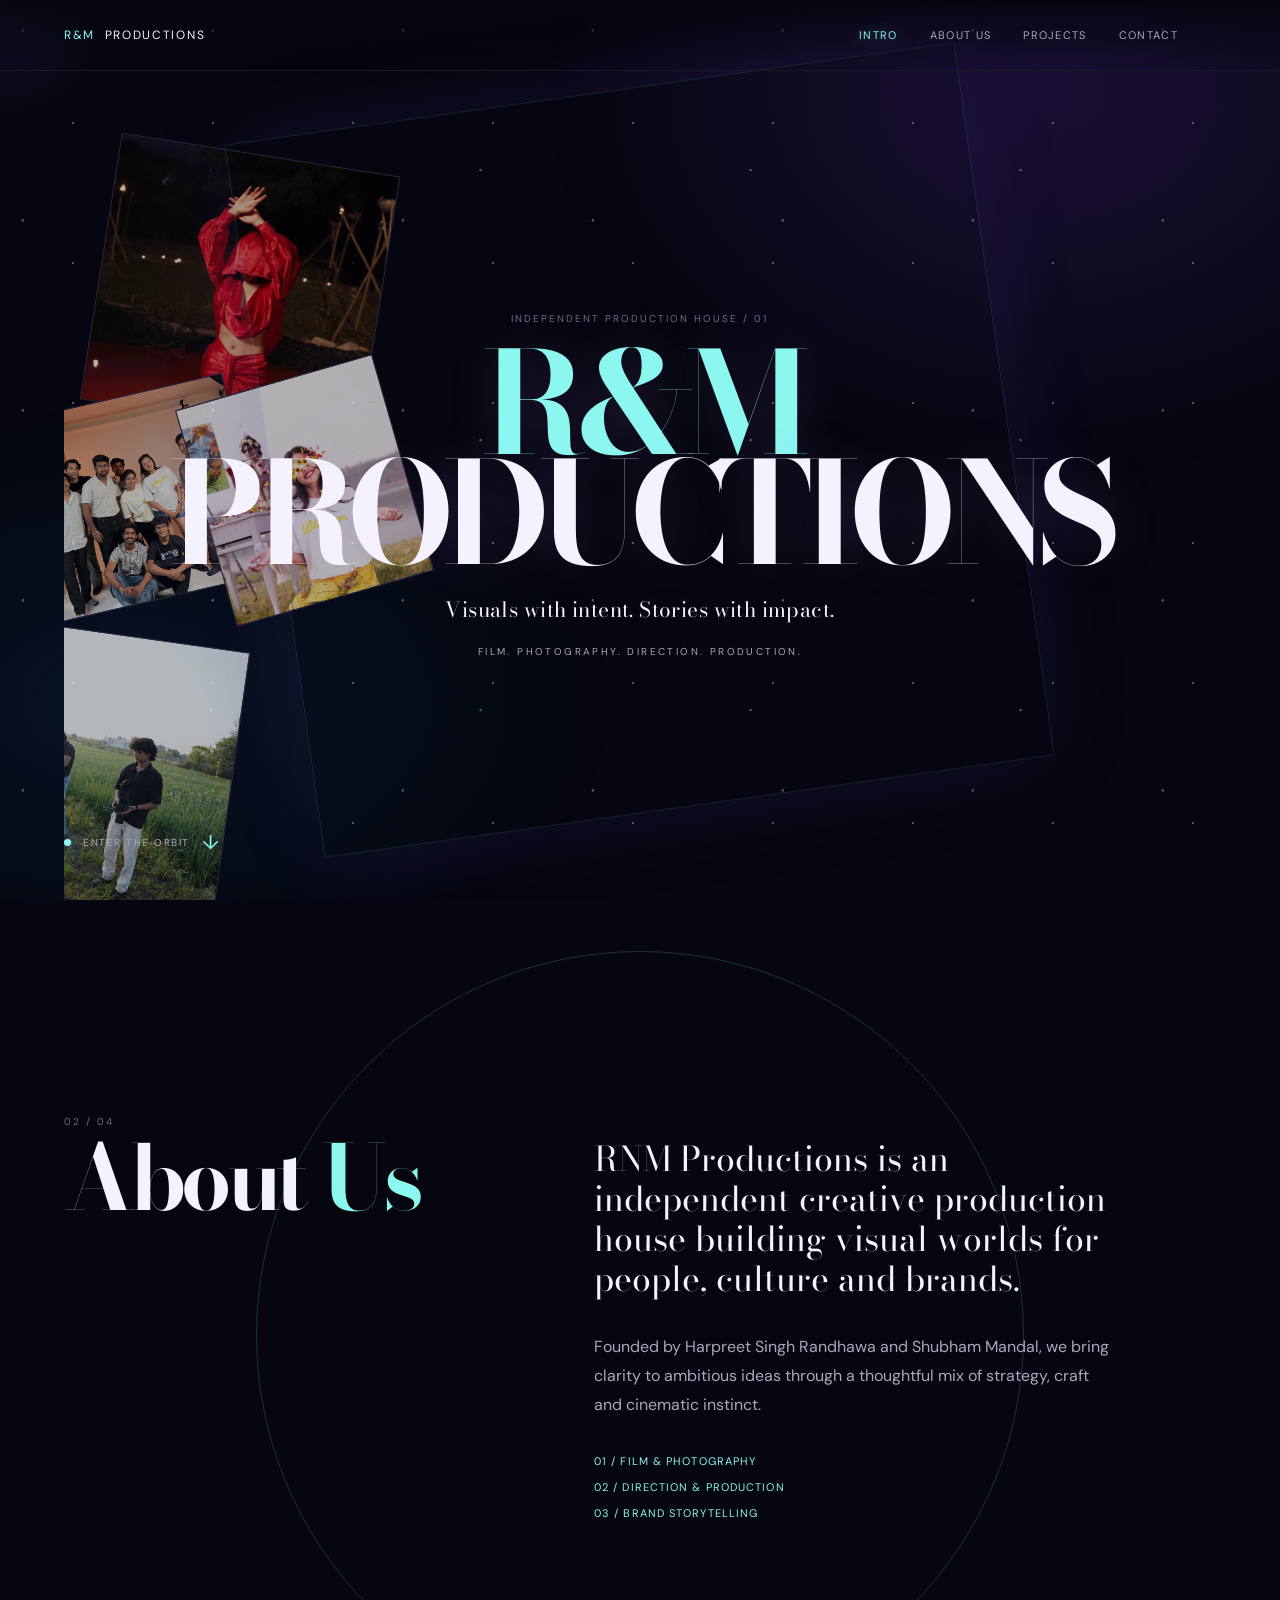
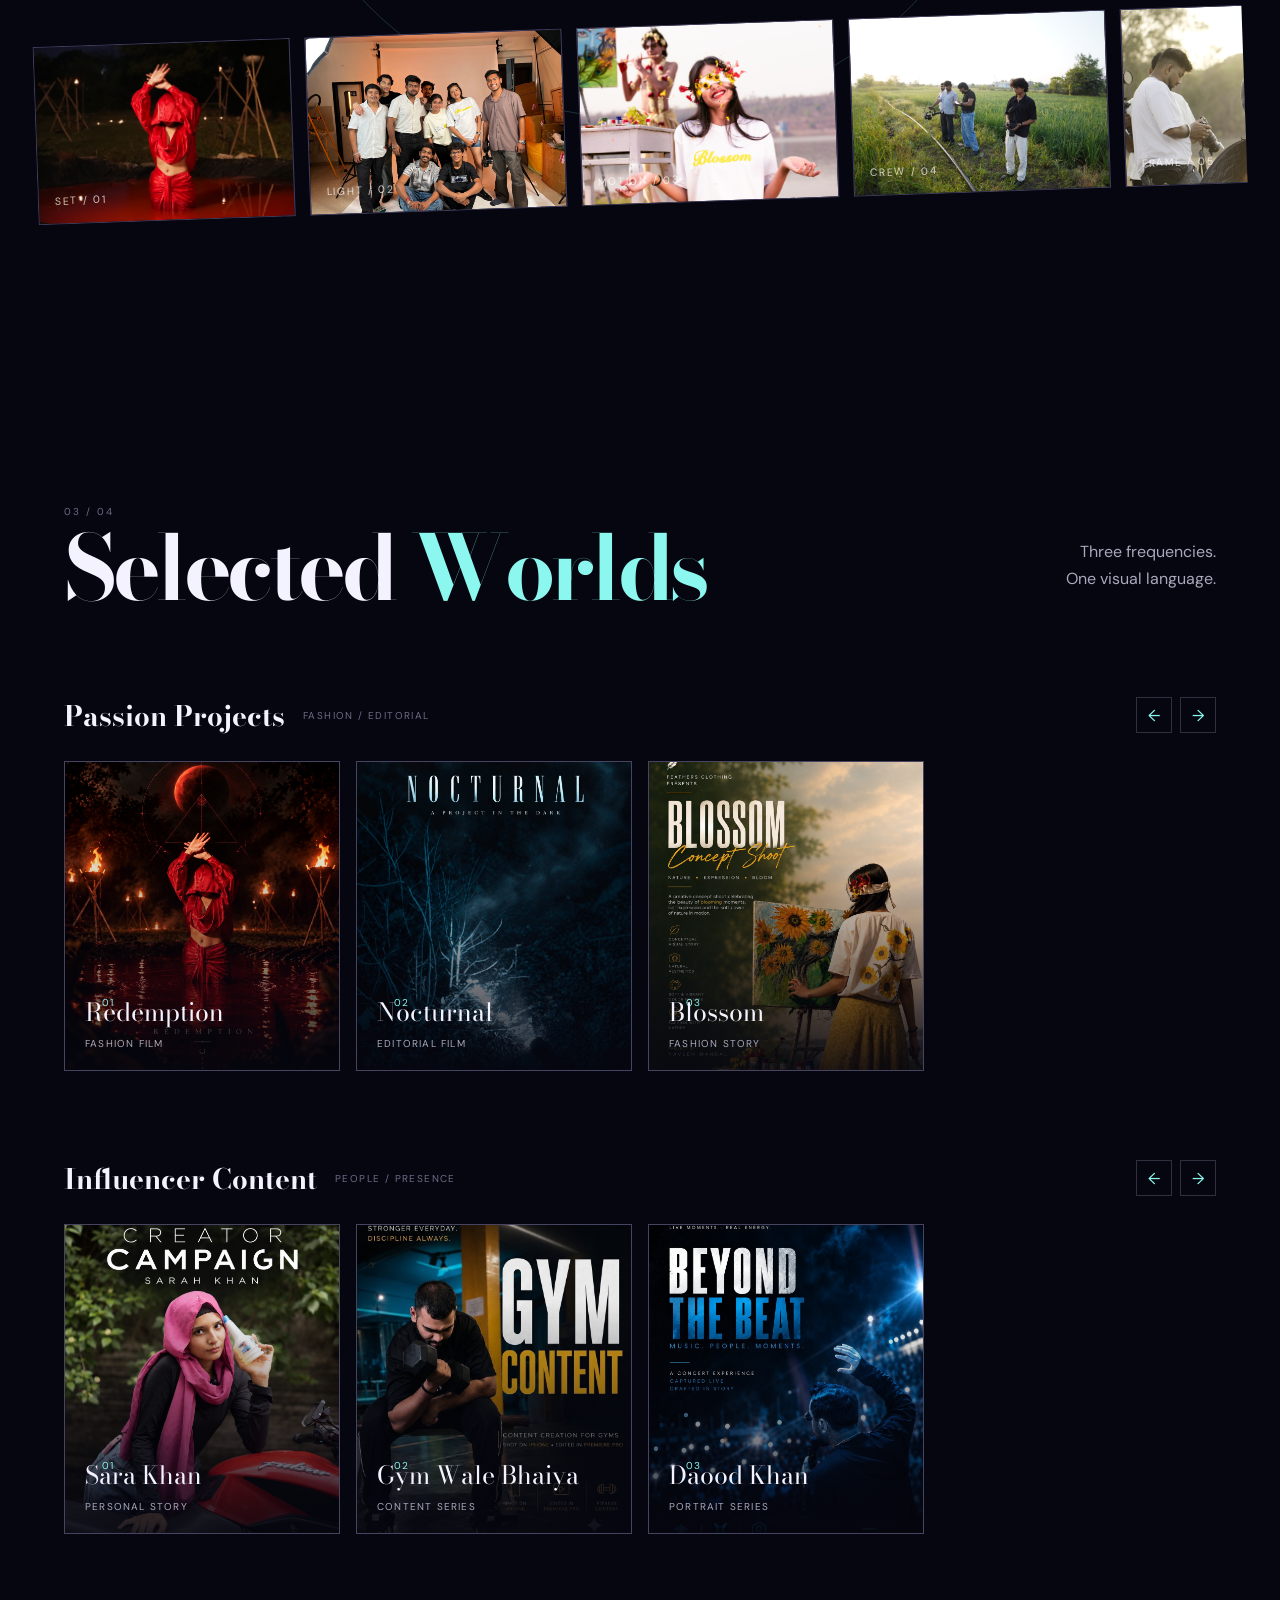
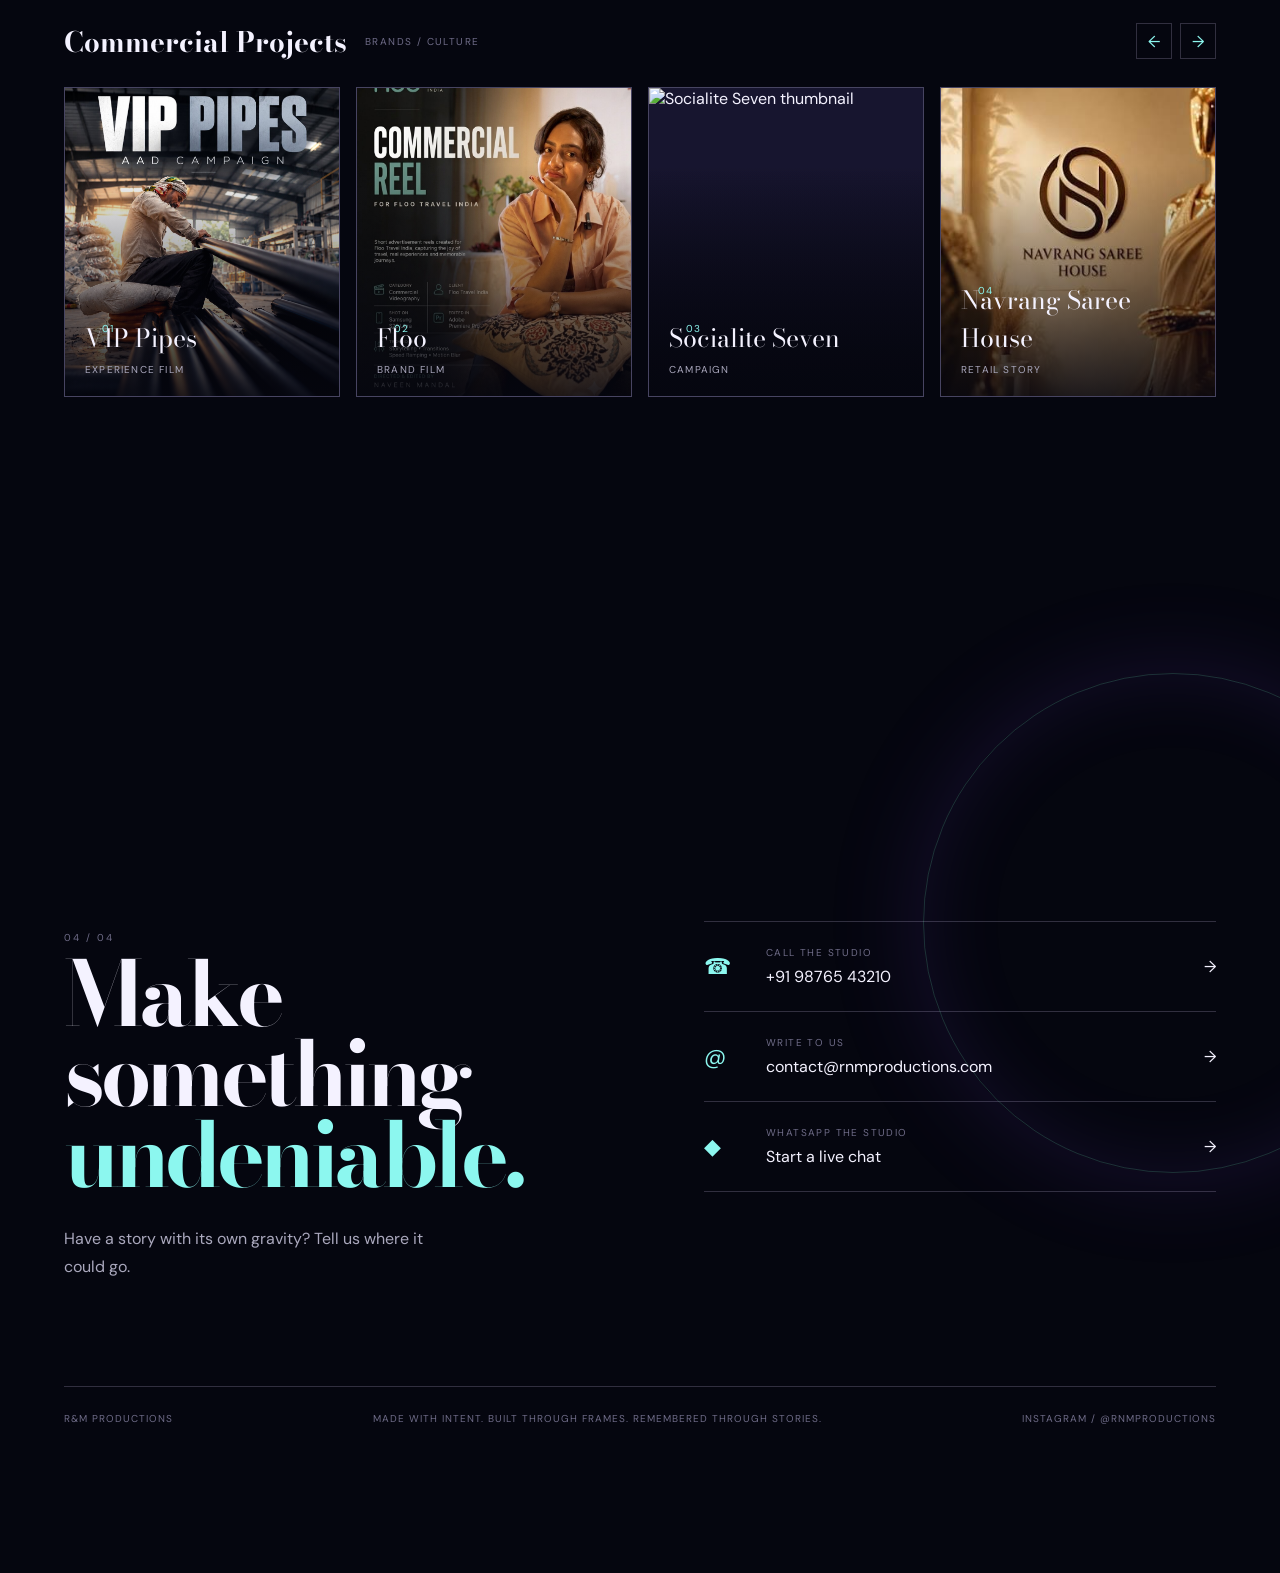
==== commit d5d78af9: "Restore original homepage and BTS marquee Co-authored-by: Copilot <223556219+Copilot@users.noreply.g" ====
--- a/index.html
+++ b/index.html
@@ -19,7 +19,7 @@
       <section class="projects section-shell" id="projects"><div class="projects-heading reveal"><div><p class="eyebrow">03 / 04</p><h2>Selected <em>Worlds</em></h2></div><p>Three frequencies.<br />One visual language.</p></div>
         <div class="project-category reveal" data-category="passion"><div class="category-heading"><h3>Passion Projects</h3><span>Fashion / editorial</span><div class="category-controls"><button type="button" data-slide="prev" aria-label="Previous Passion Projects">&larr;</button><button type="button" data-slide="next" aria-label="Next Passion Projects">&rarr;</button></div></div><div class="project-rail" data-rail><div class="project-track"><a class="project-card card-a" href="project.html?id=redemption"><span class="card-index">01</span><span class="card-label">Redemption</span><small>Fashion film</small></a><a class="project-card card-b" href="project.html?id=nocturnal"><span class="card-index">02</span><span class="card-label">Nocturnal</span><small>Editorial film</small></a><a class="project-card card-c" href="project.html?id=blossom"><span class="card-index">03</span><span class="card-label">Blossom</span><small>Fashion story</small></a></div></div></div>
         <div class="project-category reveal" data-category="influencer"><div class="category-heading"><h3>Influencer Content</h3><span>People / presence</span><div class="category-controls"><button type="button" data-slide="prev" aria-label="Previous Influencer Content">&larr;</button><button type="button" data-slide="next" aria-label="Next Influencer Content">&rarr;</button></div></div><div class="project-rail" data-rail><div class="project-track"><a class="project-card card-e" href="project.html?id=sara-khan"><span class="card-index">01</span><span class="card-label">Sara Khan</span><small>Personal story</small></a><a class="project-card card-f" href="project.html?id=gym-wale-bhaiya"><span class="card-index">02</span><span class="card-label">Gym Wale Bhaiya</span><small>Content series</small></a><a class="project-card card-g" href="project.html?id=daood-khan"><span class="card-index">03</span><span class="card-label">Daood Khan</span><small>Portrait series</small></a></div></div></div>
-        <div class="project-category reveal" data-category="commercial"><div class="category-heading"><h3>Commercial Work</h3><span>Brands / culture</span><div class="category-controls"><button type="button" data-slide="prev" aria-label="Previous Commercial Work">&larr;</button><button type="button" data-slide="next" aria-label="Next Commercial Work">&rarr;</button></div></div><div class="project-rail" data-rail><div class="project-track"><a class="project-card card-n" href="project.html?id=vip-pipes"><span class="card-index">01</span><span class="card-label">VIP Pipes</span><small>Experience film</small></a><a class="project-card card-l" href="project.html?id=navrang-saree-house"><span class="card-index">02</span><span class="card-label">Navrang Saree House</span><small>Retail story</small></a><a class="project-card card-m" href="project.html?id=real-estate"><span class="card-index">03</span><span class="card-label">Real Estate</span><small>Space / architecture</small></a><a class="project-card card-p" href="project.html?id=podcast-work"><span class="card-index">04</span><span class="card-label">Podcast Work</span><small>Conversation series</small></a><a class="project-card card-q" href="project.html?id=castrol-oil"><span class="card-index">05</span><span class="card-label">Castrol Oil</span><small>Commercial film</small></a><a class="project-card card-r" href="project.html?id=ampere-electric"><span class="card-index">06</span><span class="card-label">Ampere Electric</span><small>Commercial film</small></a><a class="project-card card-s" href="project.html?id=mile-x"><span class="card-index">07</span><span class="card-label">MILE X</span><small>Commercial film</small></a><a class="project-card card-i" href="project.html?id=floo"><span class="card-index">08</span><span class="card-label">Floo</span><small>Brand film</small></a></div></div></div>
+        <div class="project-category reveal" data-category="commercial"><div class="category-heading"><h3>Commercial Projects</h3><span>Brands / culture</span><div class="category-controls"><button type="button" data-slide="prev" aria-label="Previous Commercial Projects">&larr;</button><button type="button" data-slide="next" aria-label="Next Commercial Projects">&rarr;</button></div></div><div class="project-rail" data-rail><div class="project-track"><a class="project-card card-n" href="project.html?id=vip-pipes"><span class="card-index">01</span><span class="card-label">VIP Pipes</span><small>Experience film</small></a><a class="project-card card-i" href="project.html?id=floo"><span class="card-index">02</span><span class="card-label">Floo</span><small>Brand film</small></a><a class="project-card card-j" href="project.html?id=socialite-seven"><span class="card-index">03</span><span class="card-label">Socialite Seven</span><small>Campaign</small></a><a class="project-card card-l" href="project.html?id=navrang-saree-house"><span class="card-index">04</span><span class="card-label">Navrang Saree House</span><small>Retail story</small></a><a class="project-card card-m" href="project.html?id=real-estate"><span class="card-index">05</span><span class="card-label">Real Estate</span><small>Space / architecture</small></a><a class="project-card card-p" href="project.html?id=podcast-work"><span class="card-index">06</span><span class="card-label">Podcast Work</span><small>Conversation series</small></a></div></div></div>
       </section>
       <section class="contact section-shell" id="contact"><div class="contact-orbit" aria-hidden="true"></div><div class="contact-heading reveal"><p class="eyebrow">04 / 04</p><h2>Make something <em>undeniable.</em></h2><p>Have a story with its own gravity? Tell us where it could go.</p></div><div class="contact-actions reveal"><a class="contact-link" href="tel:+919876543210"><span class="contact-icon">&#9742;</span><span><small>Call the studio</small>+91 98765 43210</span><span>&rarr;</span></a><a class="contact-link" href="mailto:contact@rnmproductions.com"><span class="contact-icon">@</span><span><small>Write to us</small>contact@rnmproductions.com</span><span>&rarr;</span></a><a class="contact-link" href="https://wa.me/919876543210?text=Hello%20RNM%20Productions" target="_blank" rel="noopener"><span class="contact-icon">&#9670;</span><span><small>WhatsApp the studio</small>Start a live chat</span><span>&rarr;</span></a></div><footer><span>R&amp;M PRODUCTIONS</span><span>Made with intent. Built through frames. Remembered through stories.</span><a href="#contact">Instagram / @rnmproductions</a></footer></section>
     </main><script src="script.js" defer></script>
--- a/styles.css
+++ b/styles.css
@@ -521,7 +521,10 @@
   border: 1px solid rgba(220, 216, 255, 0.24);
   isolation: isolate;
   transition: transform 0.45s, border-color 0.45s, box-shadow 0.45s;
-  background: linear-gradient(145deg, #201e49, #111326);
+  background: #17152f;
+  background-size: cover;
+  background-position: center;
+  background-repeat: no-repeat;
 }
 
 .project-card:hover {
@@ -533,9 +536,8 @@
 .project-card::before {
   content: "";
   position: absolute;
-  z-index: 1;
+  z-index: -1;
   inset: 0;
-  pointer-events: none;
   background: linear-gradient(180deg, transparent 25%, rgba(5, 6, 15, 0.88));
 }
 
@@ -616,14 +618,6 @@
 
 .project-card.is-exploring .card-explore {
   display: block;
-}
-
-.card-q,
-.card-r,
-.card-s {
-  background:
-    radial-gradient(ellipse at 70% 22%, rgba(140, 247, 239, 0.18), transparent 40%),
-    linear-gradient(145deg, #211d48, #111326);
 }
 
 .contact {
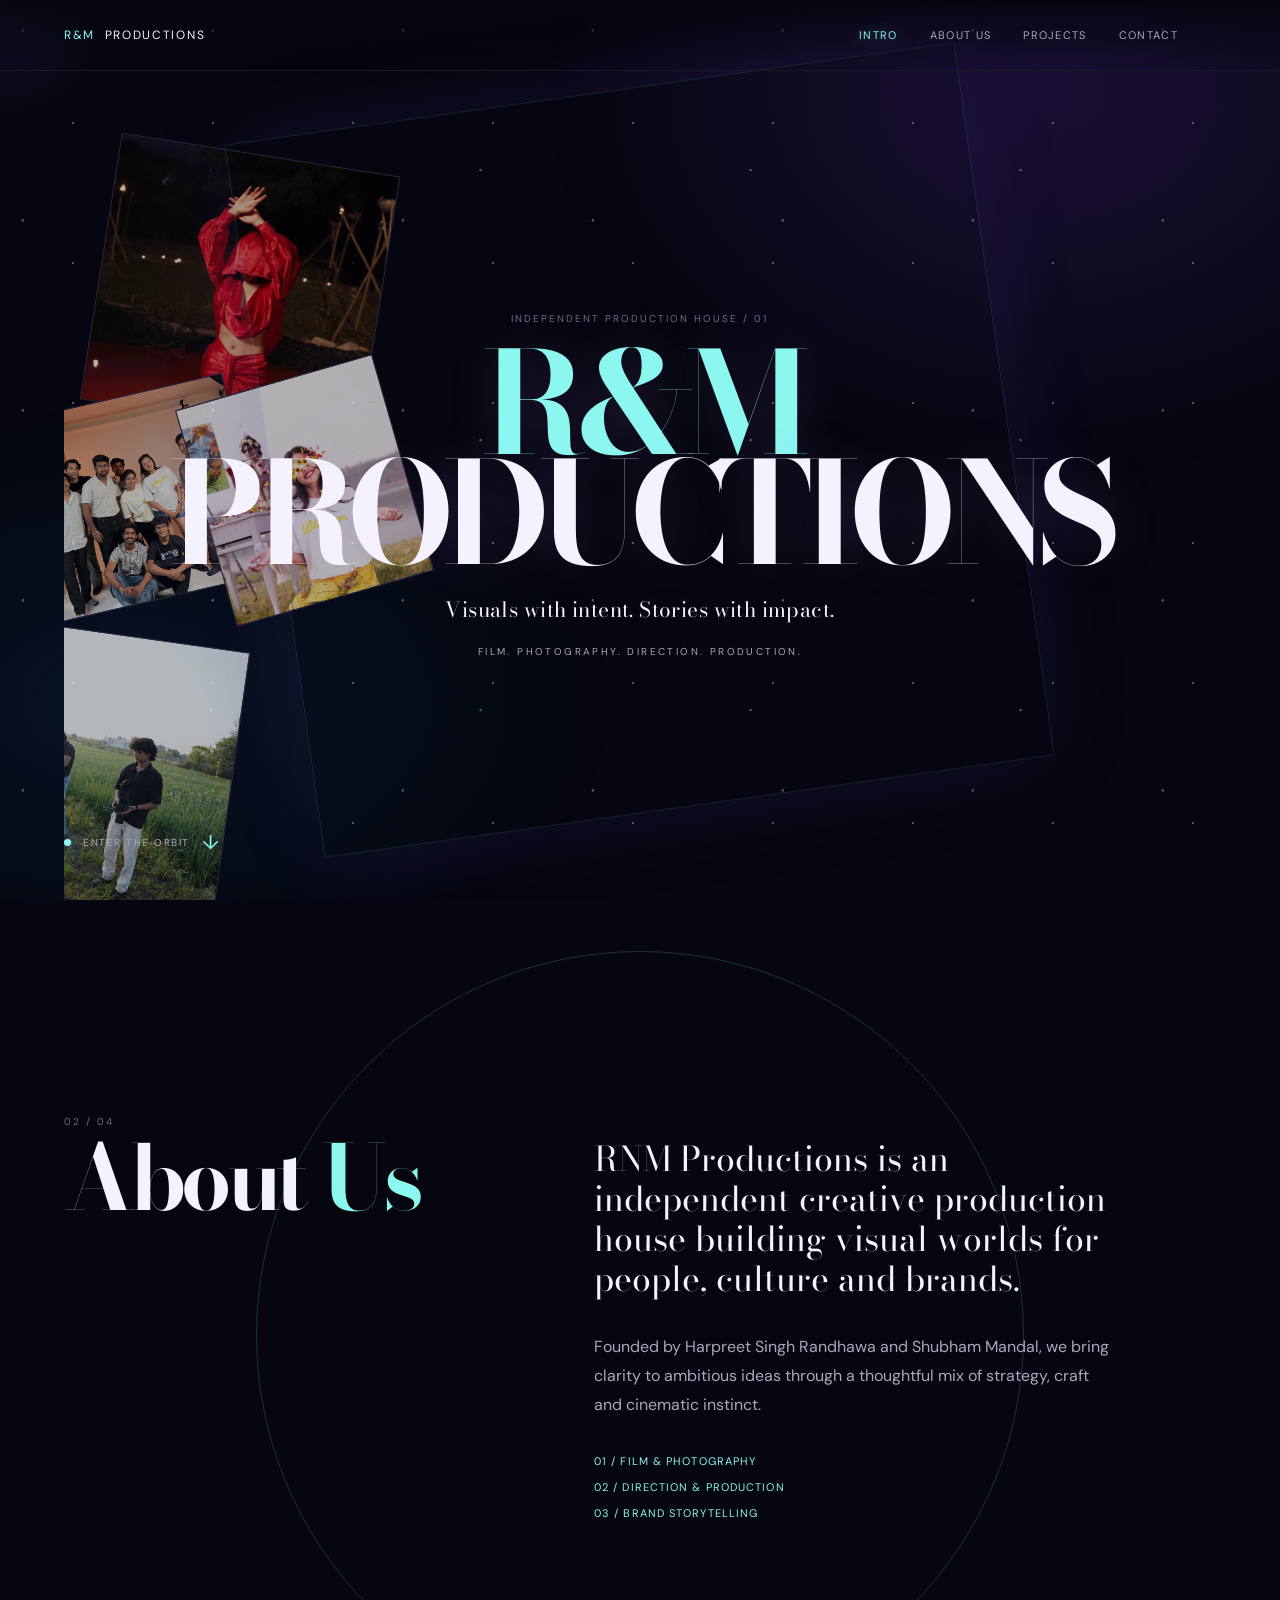
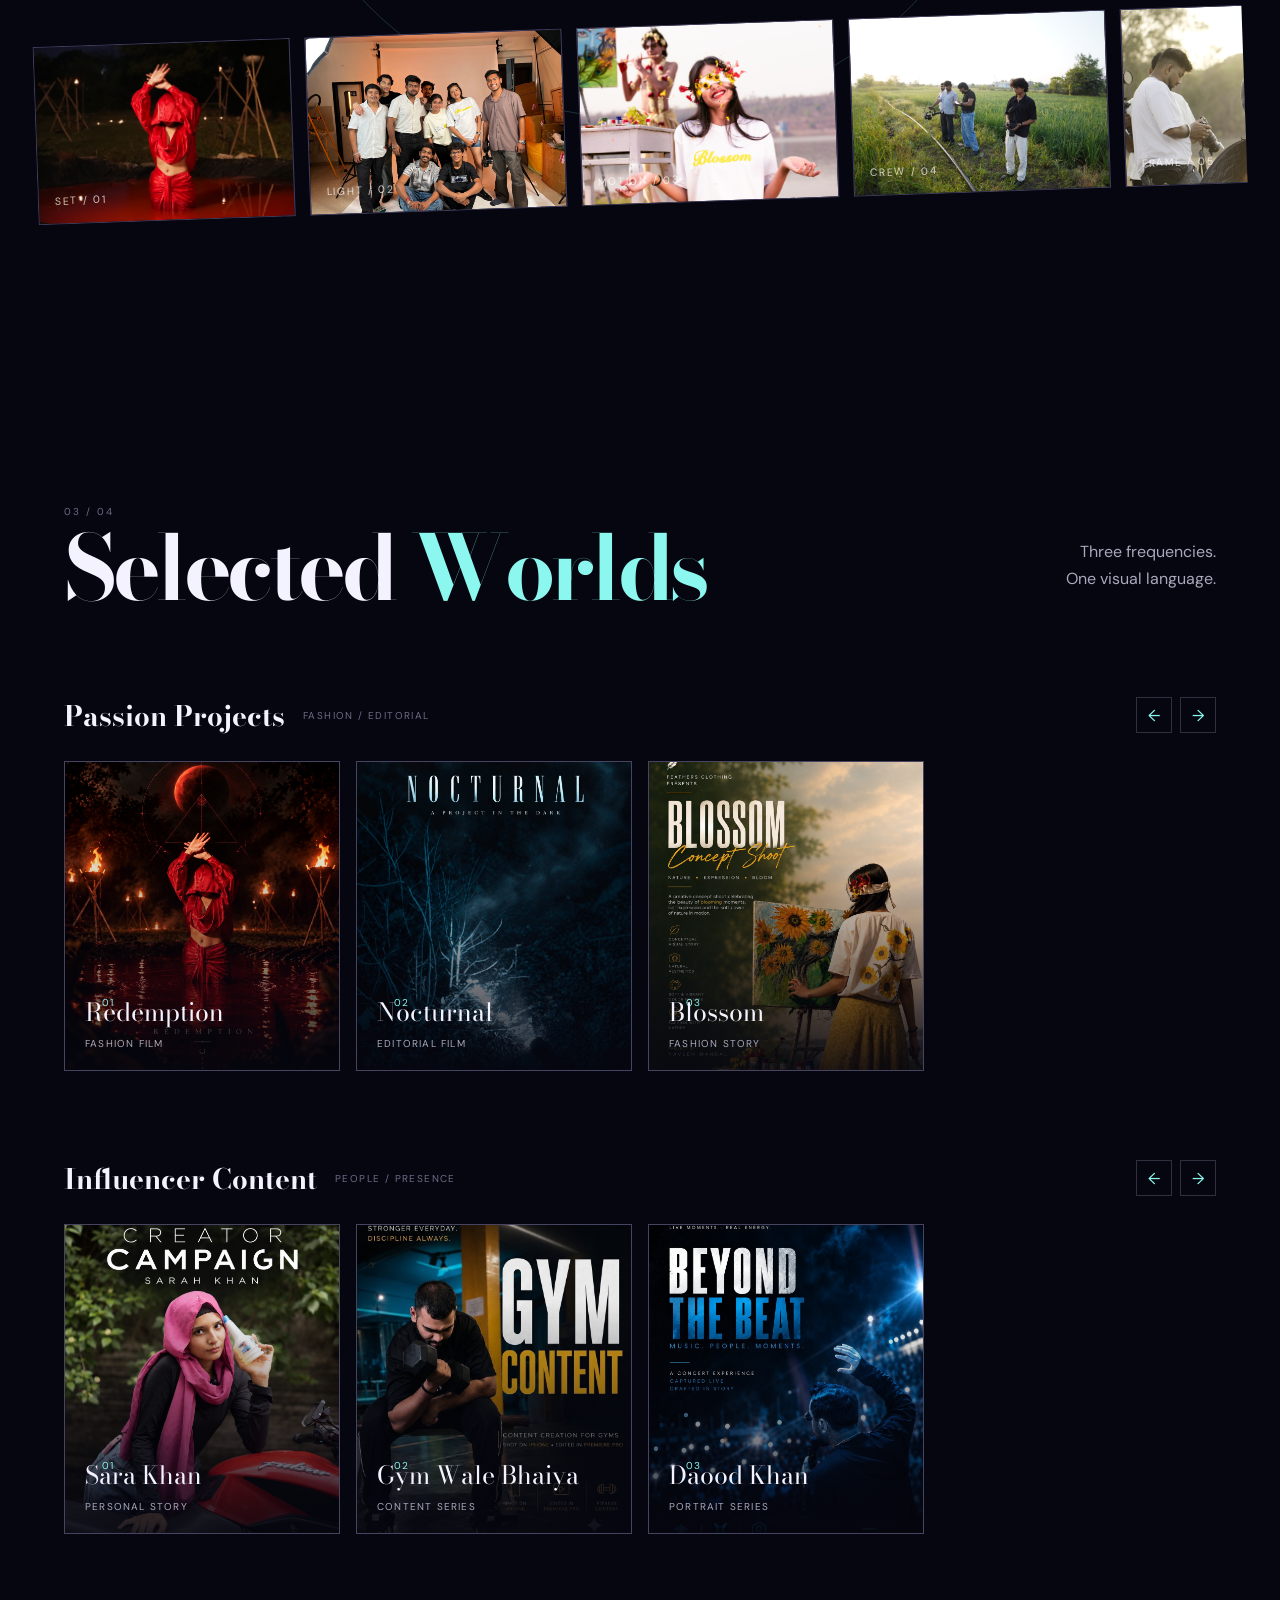
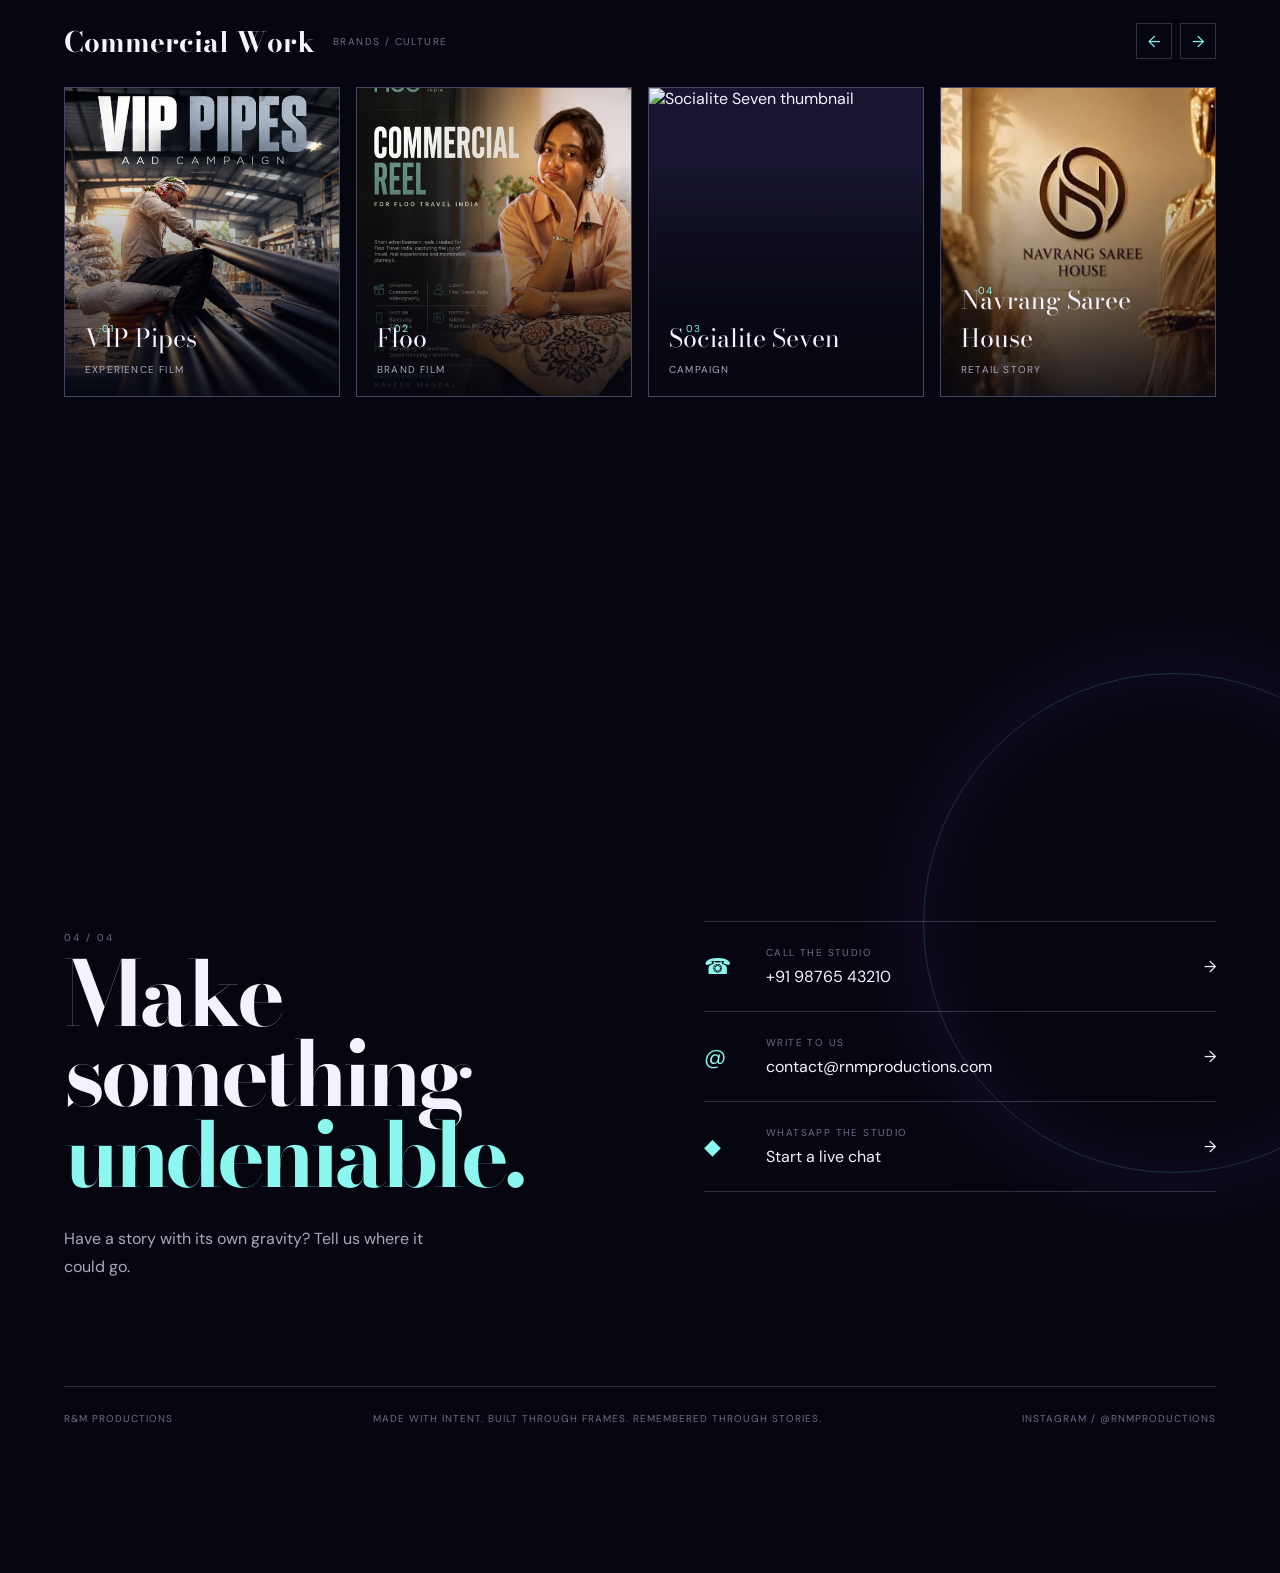
==== commit a03af3d4: "Add three Commercial Work projects Co-authored-by: Copilot <223556219+Copilot@users.noreply.github.c" ====
--- a/index.html
+++ b/index.html
@@ -19,7 +19,7 @@
       <section class="projects section-shell" id="projects"><div class="projects-heading reveal"><div><p class="eyebrow">03 / 04</p><h2>Selected <em>Worlds</em></h2></div><p>Three frequencies.<br />One visual language.</p></div>
         <div class="project-category reveal" data-category="passion"><div class="category-heading"><h3>Passion Projects</h3><span>Fashion / editorial</span><div class="category-controls"><button type="button" data-slide="prev" aria-label="Previous Passion Projects">&larr;</button><button type="button" data-slide="next" aria-label="Next Passion Projects">&rarr;</button></div></div><div class="project-rail" data-rail><div class="project-track"><a class="project-card card-a" href="project.html?id=redemption"><span class="card-index">01</span><span class="card-label">Redemption</span><small>Fashion film</small></a><a class="project-card card-b" href="project.html?id=nocturnal"><span class="card-index">02</span><span class="card-label">Nocturnal</span><small>Editorial film</small></a><a class="project-card card-c" href="project.html?id=blossom"><span class="card-index">03</span><span class="card-label">Blossom</span><small>Fashion story</small></a></div></div></div>
         <div class="project-category reveal" data-category="influencer"><div class="category-heading"><h3>Influencer Content</h3><span>People / presence</span><div class="category-controls"><button type="button" data-slide="prev" aria-label="Previous Influencer Content">&larr;</button><button type="button" data-slide="next" aria-label="Next Influencer Content">&rarr;</button></div></div><div class="project-rail" data-rail><div class="project-track"><a class="project-card card-e" href="project.html?id=sara-khan"><span class="card-index">01</span><span class="card-label">Sara Khan</span><small>Personal story</small></a><a class="project-card card-f" href="project.html?id=gym-wale-bhaiya"><span class="card-index">02</span><span class="card-label">Gym Wale Bhaiya</span><small>Content series</small></a><a class="project-card card-g" href="project.html?id=daood-khan"><span class="card-index">03</span><span class="card-label">Daood Khan</span><small>Portrait series</small></a></div></div></div>
-        <div class="project-category reveal" data-category="commercial"><div class="category-heading"><h3>Commercial Projects</h3><span>Brands / culture</span><div class="category-controls"><button type="button" data-slide="prev" aria-label="Previous Commercial Projects">&larr;</button><button type="button" data-slide="next" aria-label="Next Commercial Projects">&rarr;</button></div></div><div class="project-rail" data-rail><div class="project-track"><a class="project-card card-n" href="project.html?id=vip-pipes"><span class="card-index">01</span><span class="card-label">VIP Pipes</span><small>Experience film</small></a><a class="project-card card-i" href="project.html?id=floo"><span class="card-index">02</span><span class="card-label">Floo</span><small>Brand film</small></a><a class="project-card card-j" href="project.html?id=socialite-seven"><span class="card-index">03</span><span class="card-label">Socialite Seven</span><small>Campaign</small></a><a class="project-card card-l" href="project.html?id=navrang-saree-house"><span class="card-index">04</span><span class="card-label">Navrang Saree House</span><small>Retail story</small></a><a class="project-card card-m" href="project.html?id=real-estate"><span class="card-index">05</span><span class="card-label">Real Estate</span><small>Space / architecture</small></a><a class="project-card card-p" href="project.html?id=podcast-work"><span class="card-index">06</span><span class="card-label">Podcast Work</span><small>Conversation series</small></a></div></div></div>
+        <div class="project-category reveal" data-category="commercial"><div class="category-heading"><h3>Commercial Work</h3><span>Brands / culture</span><div class="category-controls"><button type="button" data-slide="prev" aria-label="Previous Commercial Work">&larr;</button><button type="button" data-slide="next" aria-label="Next Commercial Work">&rarr;</button></div></div><div class="project-rail" data-rail><div class="project-track"><a class="project-card card-n" href="project.html?id=vip-pipes"><span class="card-index">01</span><span class="card-label">VIP Pipes</span><small>Experience film</small></a><a class="project-card card-i" href="project.html?id=floo"><span class="card-index">02</span><span class="card-label">Floo</span><small>Brand film</small></a><a class="project-card card-j" href="project.html?id=socialite-seven"><span class="card-index">03</span><span class="card-label">Socialite Seven</span><small>Campaign</small></a><a class="project-card card-l" href="project.html?id=navrang-saree-house"><span class="card-index">04</span><span class="card-label">Navrang Saree House</span><small>Retail story</small></a><a class="project-card card-m" href="project.html?id=real-estate"><span class="card-index">05</span><span class="card-label">Real Estate</span><small>Space / architecture</small></a><a class="project-card card-p" href="project.html?id=podcast-work"><span class="card-index">06</span><span class="card-label">Podcast Work</span><small>Conversation series</small></a><a class="project-card card-q" href="project.html?id=castrol-oil"><span class="card-index">07</span><span class="card-label">Castrol Oil</span><small>Commercial film</small></a><a class="project-card card-r" href="project.html?id=ampere-electric"><span class="card-index">08</span><span class="card-label">Ampere Electric</span><small>Commercial film</small></a><a class="project-card card-s" href="project.html?id=mile-x"><span class="card-index">09</span><span class="card-label">MILE X</span><small>Commercial film</small></a></div></div></div>
       </section>
       <section class="contact section-shell" id="contact"><div class="contact-orbit" aria-hidden="true"></div><div class="contact-heading reveal"><p class="eyebrow">04 / 04</p><h2>Make something <em>undeniable.</em></h2><p>Have a story with its own gravity? Tell us where it could go.</p></div><div class="contact-actions reveal"><a class="contact-link" href="tel:+919876543210"><span class="contact-icon">&#9742;</span><span><small>Call the studio</small>+91 98765 43210</span><span>&rarr;</span></a><a class="contact-link" href="mailto:contact@rnmproductions.com"><span class="contact-icon">@</span><span><small>Write to us</small>contact@rnmproductions.com</span><span>&rarr;</span></a><a class="contact-link" href="https://wa.me/919876543210?text=Hello%20RNM%20Productions" target="_blank" rel="noopener"><span class="contact-icon">&#9670;</span><span><small>WhatsApp the studio</small>Start a live chat</span><span>&rarr;</span></a></div><footer><span>R&amp;M PRODUCTIONS</span><span>Made with intent. Built through frames. Remembered through stories.</span><a href="#contact">Instagram / @rnmproductions</a></footer></section>
     </main><script src="script.js" defer></script>
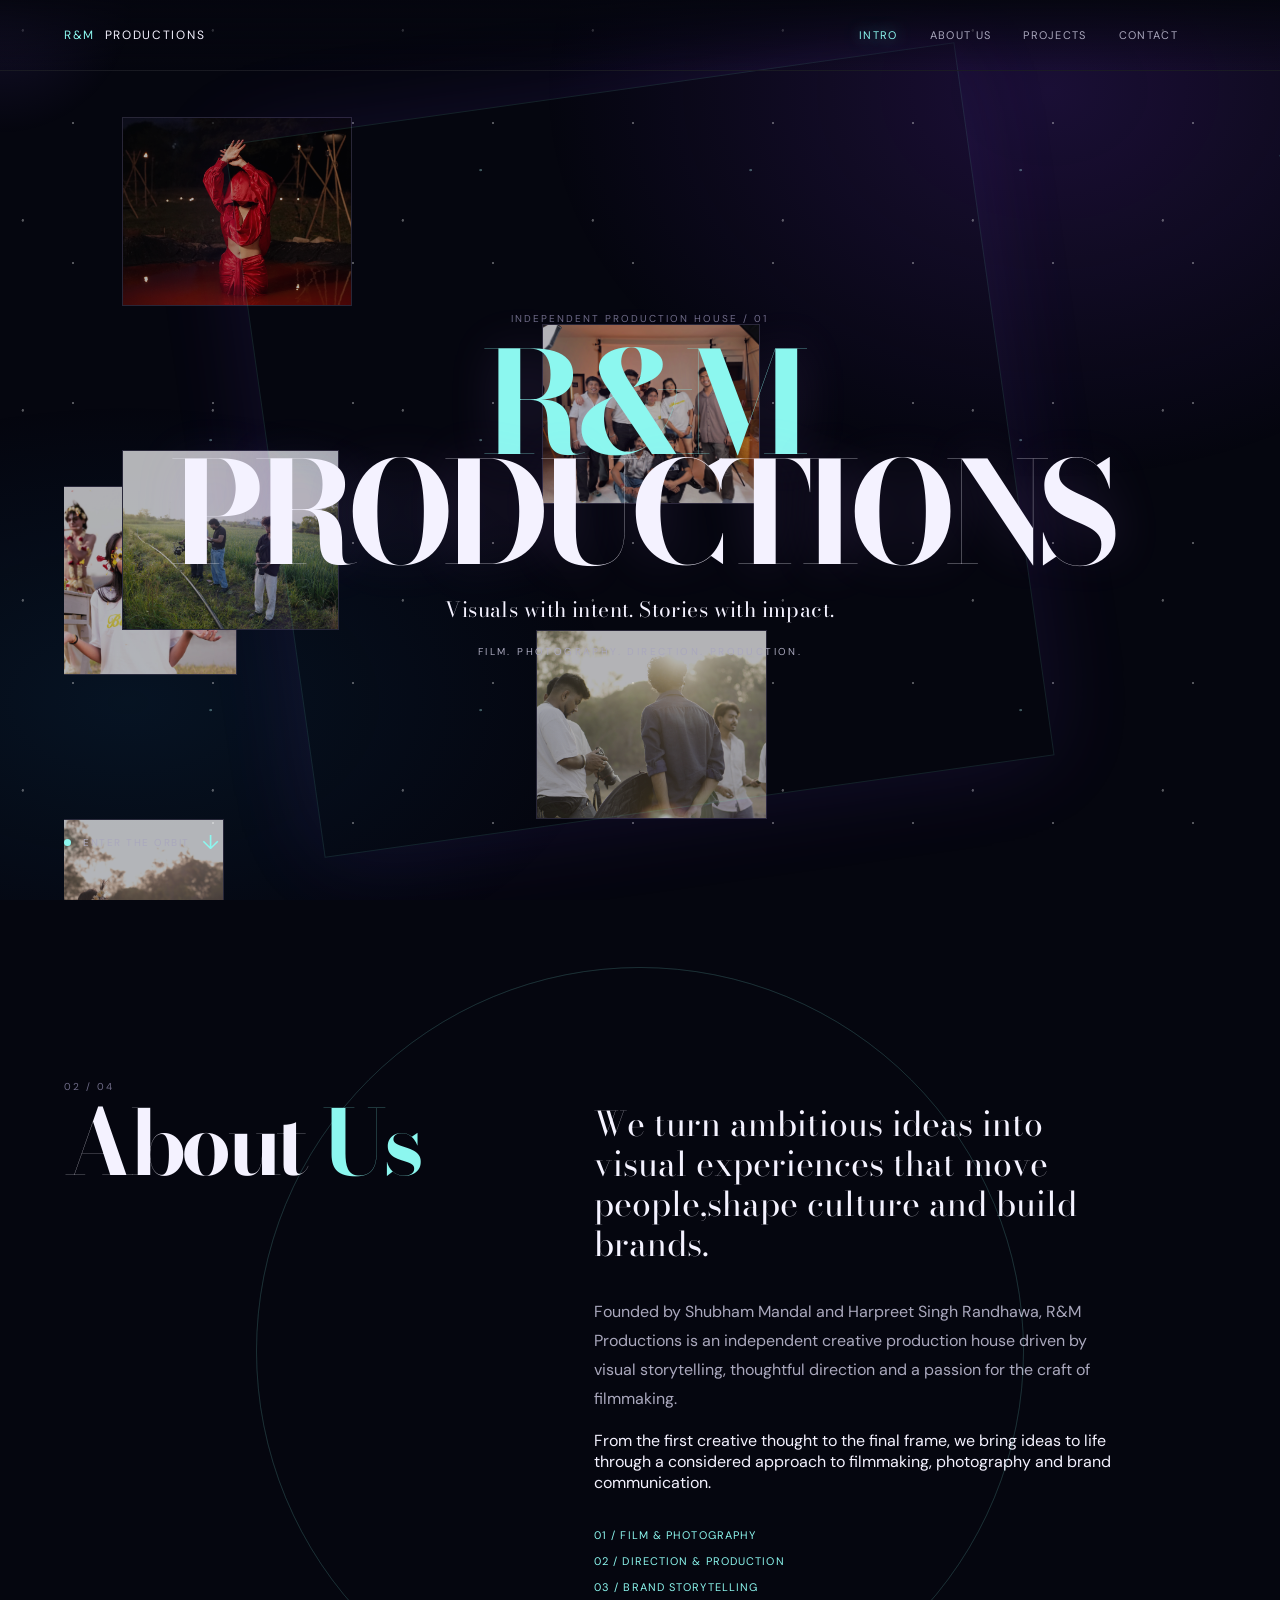
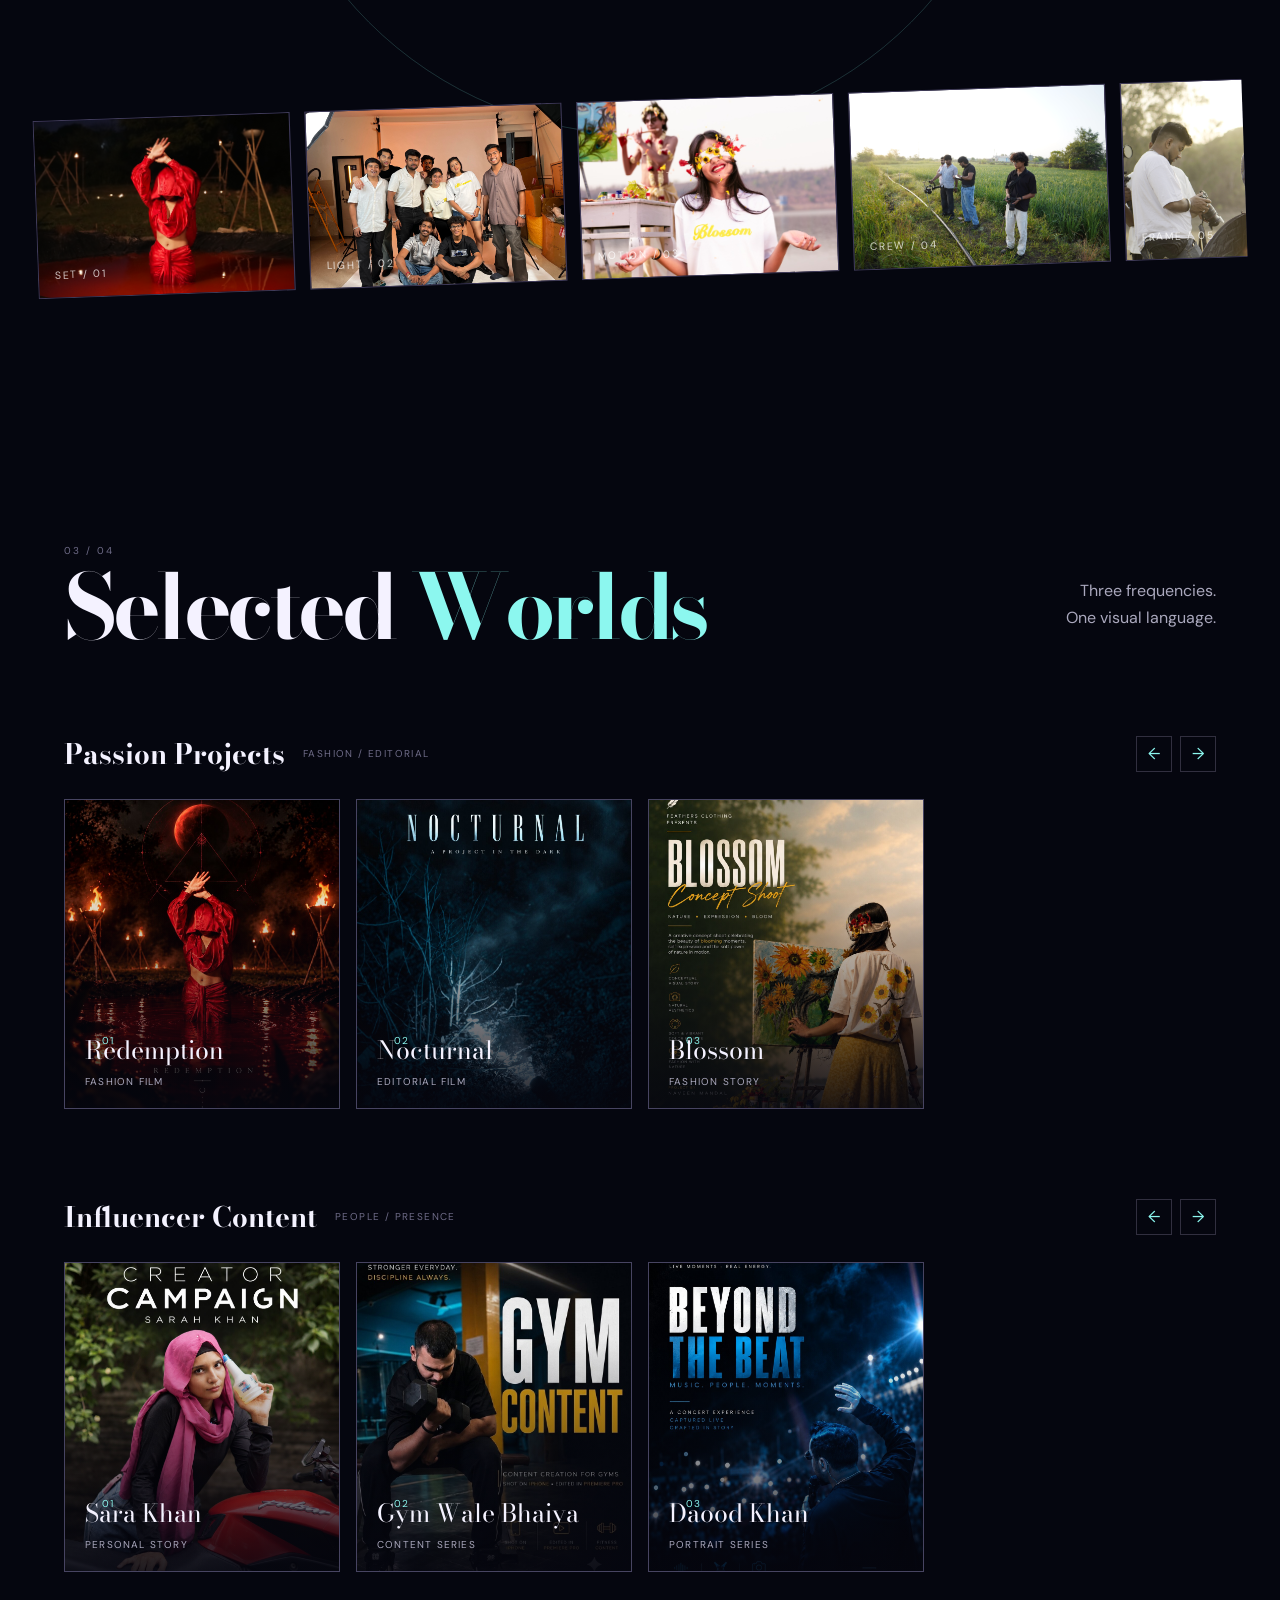
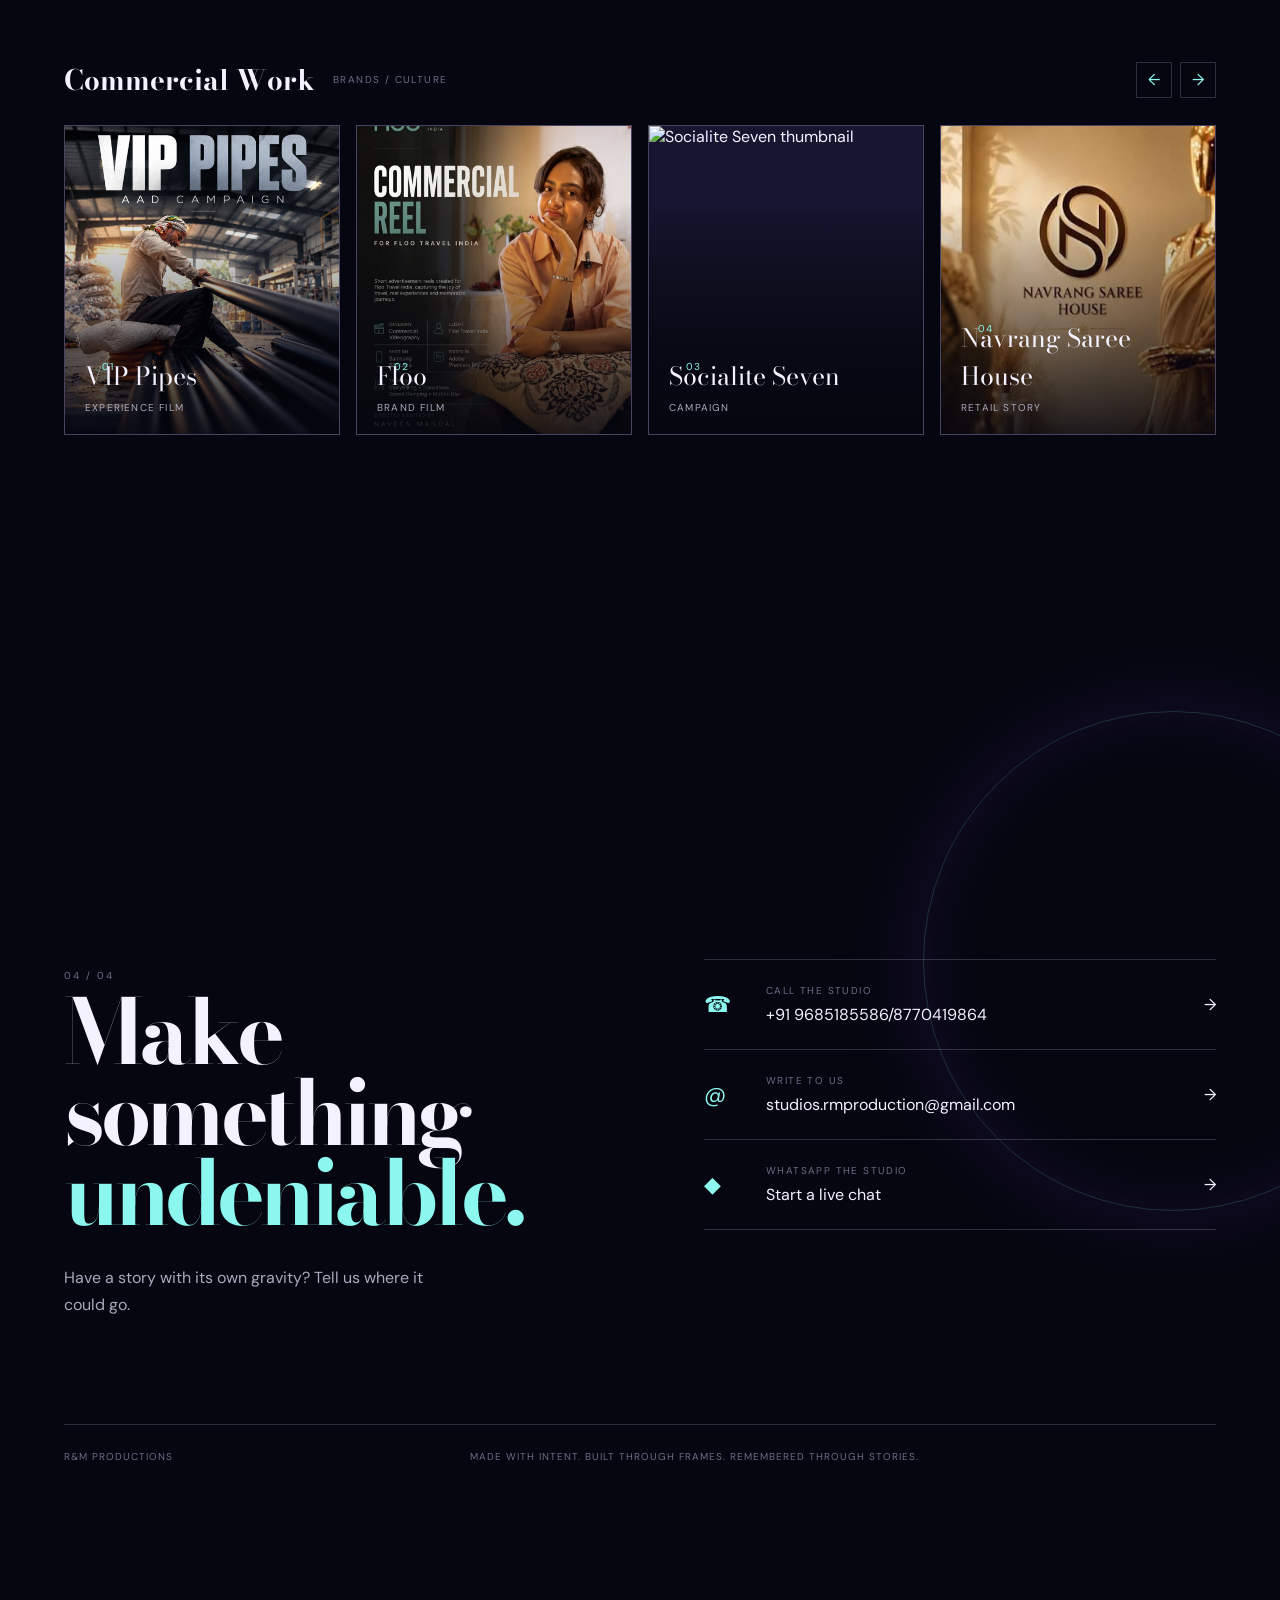
==== commit 19f0c46e: "Save portfolio updates and project videos Co-authored-by: Copilot <223556219+Copilot@users.noreply.g" ====
--- a/index.html
+++ b/index.html
@@ -15,13 +15,13 @@
     <header class="site-header"><a class="wordmark" href="#intro" aria-label="RNM Productions home"><span>R&amp;M</span> productions</a><button class="menu-toggle" type="button" aria-label="Open menu" aria-expanded="false"><span></span><span></span></button><nav class="main-nav" aria-label="Main navigation"><a class="active" href="#intro">Intro</a><a href="#about">About us</a><a href="#projects">Projects</a><a href="#contact">Contact</a></nav></header>
     <main>
       <section class="hero section-shell" id="intro"><div class="intro-collage" aria-label="Featured media collage"><div class="media-slot collage-tile" data-media-src="images/collage-1.JPG" data-media-alt="Collage frame 1"></div><div class="media-slot collage-tile" data-media-src="images/collage-2.jpg" data-media-alt="Collage frame 2"></div><div class="media-slot collage-tile" data-media-src="images/collage-3.jpg" data-media-alt="Collage frame 3"></div><div class="media-slot collage-tile" data-media-src="images/collage-4.JPG" data-media-alt="Collage frame 4"></div><div class="media-slot collage-tile" data-media-src="images/collage-5.JPG" data-media-alt="Collage frame 5"></div><div class="media-slot collage-tile" data-media-src="images/collage-6.JPG" data-media-alt="Collage frame 6"></div></div><div class="hero-composition"><p class="eyebrow intro-kicker">Independent production house / 01</p><h1 class="hero-title"><span>R&amp;M</span> <span>PRODUCTIONS</span></h1><p class="hero-tagline">Visuals with intent. Stories with impact.</p><p class="hero-disciplines">Film. Photography. Direction. Production.</p></div><a class="scroll-cue" href="#about" aria-label="Scroll to About Us"><span class="scroll-dot"></span><span>Enter the orbit</span><span class="scroll-arrow">&darr;</span></a></section>
-      <section class="about section-shell" id="about"><div class="warp-transition" aria-hidden="true"><span></span><span></span><span></span></div><div class="section-heading reveal"><p class="eyebrow">02 / 04</p><h2>About <em>Us</em></h2></div><div class="about-copy reveal"><p class="lead">RNM Productions is an independent creative production house building visual worlds for people, culture and brands.</p><p>Founded by Harpreet Singh Randhawa and Shubham Mandal, we bring clarity to ambitious ideas through a thoughtful mix of strategy, craft and cinematic instinct.</p><div class="work-areas"><span>01 / Film &amp; Photography</span><span>02 / Direction &amp; Production</span><span>03 / Brand Storytelling</span></div></div><div class="about-marquee" aria-label="Behind the scenes video gallery"><div class="marquee-track"><div class="media-slot marquee-image" data-media-src="videos/bts-1.mp4" data-media-alt="Set / 01"><span>Set / 01</span></div><div class="media-slot marquee-image" data-media-src="videos/bts-2.mp4" data-media-alt="Light / 02"><span>Light / 02</span></div><div class="media-slot marquee-image" data-media-src="videos/bts-3.mp4" data-media-alt="Motion / 03"><span>Motion / 03</span></div><div class="media-slot marquee-image" data-media-src="videos/bts-4.mp4" data-media-alt="Crew / 04"><span>Crew / 04</span></div><div class="media-slot marquee-image" data-media-src="videos/bts-5.mp4" data-media-alt="Frame / 05"><span>Frame / 05</span></div><div class="media-slot marquee-image" data-media-src="videos/bts-1.mp4" data-media-alt="Set / 01"><span>Set / 01</span></div><div class="media-slot marquee-image" data-media-src="videos/bts-2.mp4" data-media-alt="Light / 02"><span>Light / 02</span></div><div class="media-slot marquee-image" data-media-src="videos/bts-3.mp4" data-media-alt="Motion / 03"><span>Motion / 03</span></div><div class="media-slot marquee-image" data-media-src="videos/bts-4.mp4" data-media-alt="Crew / 04"><span>Crew / 04</span></div><div class="media-slot marquee-image" data-media-src="videos/bts-5.mp4" data-media-alt="Frame / 05"><span>Frame / 05</span></div></div></div></section>
+      <section class="about section-shell" id="about"><div class="warp-transition" aria-hidden="true"><span></span><span></span><span></span></div><div class="section-heading reveal"><p class="eyebrow">02 / 04</p><h2>About <em>Us</em></h2></div><div class="about-copy reveal"><p class="lead">We turn ambitious ideas into visual experiences that move people,shape culture and build brands.</p><p>Founded by Shubham Mandal and Harpreet Singh Randhawa, R&M Productions is an independent creative production house driven by visual storytelling, thoughtful direction and a passion for the craft of filmmaking.</p></p>From the first creative thought to the final frame, we bring ideas to life through a considered approach to filmmaking, photography and brand communication.</P><div class="work-areas"><span>01 / Film &amp; Photography</span><span>02 / Direction &amp; Production</span><span>03 / Brand Storytelling</span></div></div><div class="about-marquee" aria-label="Behind the scenes video gallery"><div class="marquee-track"><div class="media-slot marquee-image" data-media-src="videos/bts-1.mp4" data-media-alt="Set / 01"><span>Set / 01</span></div><div class="media-slot marquee-image" data-media-src="videos/bts-2.mp4" data-media-alt="Light / 02"><span>Light / 02</span></div><div class="media-slot marquee-image" data-media-src="videos/bts-3.mp4" data-media-alt="Motion / 03"><span>Motion / 03</span></div><div class="media-slot marquee-image" data-media-src="videos/bts-4.mp4" data-media-alt="Crew / 04"><span>Crew / 04</span></div><div class="media-slot marquee-image" data-media-src="videos/bts-5.mp4" data-media-alt="Frame / 05"><span>Frame / 05</span></div><div class="media-slot marquee-image" data-media-src="videos/bts-1.mp4" data-media-alt="Set / 01"><span>Set / 01</span></div><div class="media-slot marquee-image" data-media-src="videos/bts-2.mp4" data-media-alt="Light / 02"><span>Light / 02</span></div><div class="media-slot marquee-image" data-media-src="videos/bts-3.mp4" data-media-alt="Motion / 03"><span>Motion / 03</span></div><div class="media-slot marquee-image" data-media-src="videos/bts-4.mp4" data-media-alt="Crew / 04"><span>Crew / 04</span></div><div class="media-slot marquee-image" data-media-src="videos/bts-5.mp4" data-media-alt="Frame / 05"><span>Frame / 05</span></div></div></div></section>
       <section class="projects section-shell" id="projects"><div class="projects-heading reveal"><div><p class="eyebrow">03 / 04</p><h2>Selected <em>Worlds</em></h2></div><p>Three frequencies.<br />One visual language.</p></div>
         <div class="project-category reveal" data-category="passion"><div class="category-heading"><h3>Passion Projects</h3><span>Fashion / editorial</span><div class="category-controls"><button type="button" data-slide="prev" aria-label="Previous Passion Projects">&larr;</button><button type="button" data-slide="next" aria-label="Next Passion Projects">&rarr;</button></div></div><div class="project-rail" data-rail><div class="project-track"><a class="project-card card-a" href="project.html?id=redemption"><span class="card-index">01</span><span class="card-label">Redemption</span><small>Fashion film</small></a><a class="project-card card-b" href="project.html?id=nocturnal"><span class="card-index">02</span><span class="card-label">Nocturnal</span><small>Editorial film</small></a><a class="project-card card-c" href="project.html?id=blossom"><span class="card-index">03</span><span class="card-label">Blossom</span><small>Fashion story</small></a></div></div></div>
         <div class="project-category reveal" data-category="influencer"><div class="category-heading"><h3>Influencer Content</h3><span>People / presence</span><div class="category-controls"><button type="button" data-slide="prev" aria-label="Previous Influencer Content">&larr;</button><button type="button" data-slide="next" aria-label="Next Influencer Content">&rarr;</button></div></div><div class="project-rail" data-rail><div class="project-track"><a class="project-card card-e" href="project.html?id=sara-khan"><span class="card-index">01</span><span class="card-label">Sara Khan</span><small>Personal story</small></a><a class="project-card card-f" href="project.html?id=gym-wale-bhaiya"><span class="card-index">02</span><span class="card-label">Gym Wale Bhaiya</span><small>Content series</small></a><a class="project-card card-g" href="project.html?id=daood-khan"><span class="card-index">03</span><span class="card-label">Daood Khan</span><small>Portrait series</small></a></div></div></div>
         <div class="project-category reveal" data-category="commercial"><div class="category-heading"><h3>Commercial Work</h3><span>Brands / culture</span><div class="category-controls"><button type="button" data-slide="prev" aria-label="Previous Commercial Work">&larr;</button><button type="button" data-slide="next" aria-label="Next Commercial Work">&rarr;</button></div></div><div class="project-rail" data-rail><div class="project-track"><a class="project-card card-n" href="project.html?id=vip-pipes"><span class="card-index">01</span><span class="card-label">VIP Pipes</span><small>Experience film</small></a><a class="project-card card-i" href="project.html?id=floo"><span class="card-index">02</span><span class="card-label">Floo</span><small>Brand film</small></a><a class="project-card card-j" href="project.html?id=socialite-seven"><span class="card-index">03</span><span class="card-label">Socialite Seven</span><small>Campaign</small></a><a class="project-card card-l" href="project.html?id=navrang-saree-house"><span class="card-index">04</span><span class="card-label">Navrang Saree House</span><small>Retail story</small></a><a class="project-card card-m" href="project.html?id=real-estate"><span class="card-index">05</span><span class="card-label">Real Estate</span><small>Space / architecture</small></a><a class="project-card card-p" href="project.html?id=podcast-work"><span class="card-index">06</span><span class="card-label">Podcast Work</span><small>Conversation series</small></a><a class="project-card card-q" href="project.html?id=castrol-oil"><span class="card-index">07</span><span class="card-label">Castrol Oil</span><small>Commercial film</small></a><a class="project-card card-r" href="project.html?id=ampere-electric"><span class="card-index">08</span><span class="card-label">Ampere Electric</span><small>Commercial film</small></a><a class="project-card card-s" href="project.html?id=mile-x"><span class="card-index">09</span><span class="card-label">MILE X</span><small>Commercial film</small></a></div></div></div>
       </section>
-      <section class="contact section-shell" id="contact"><div class="contact-orbit" aria-hidden="true"></div><div class="contact-heading reveal"><p class="eyebrow">04 / 04</p><h2>Make something <em>undeniable.</em></h2><p>Have a story with its own gravity? Tell us where it could go.</p></div><div class="contact-actions reveal"><a class="contact-link" href="tel:+919876543210"><span class="contact-icon">&#9742;</span><span><small>Call the studio</small>+91 98765 43210</span><span>&rarr;</span></a><a class="contact-link" href="mailto:contact@rnmproductions.com"><span class="contact-icon">@</span><span><small>Write to us</small>contact@rnmproductions.com</span><span>&rarr;</span></a><a class="contact-link" href="https://wa.me/919876543210?text=Hello%20RNM%20Productions" target="_blank" rel="noopener"><span class="contact-icon">&#9670;</span><span><small>WhatsApp the studio</small>Start a live chat</span><span>&rarr;</span></a></div><footer><span>R&amp;M PRODUCTIONS</span><span>Made with intent. Built through frames. Remembered through stories.</span><a href="#contact">Instagram / @rnmproductions</a></footer></section>
+      <section class="contact section-shell" id="contact"><div class="contact-orbit" aria-hidden="true"></div><div class="contact-heading reveal"><p class="eyebrow">04 / 04</p><h2>Make something <em>undeniable.</em></h2><p>Have a story with its own gravity? Tell us where it could go.</p></div><div class="contact-actions reveal"><a class="contact-link" href="tel:+919876543210"><span class="contact-icon">&#9742;</span><span><small>Call the studio</small>+91 9685185586/8770419864</span><span>&rarr;</span></a><a class="contact-link" href="mailto:studios.rmproduction@gmail.com"><span class="contact-icon">@</span><span><small>Write to us</small>studios.rmproduction@gmail.com</span><span>&rarr;</span></a><a class="contact-link" href="https://wa.me/8770419864?text=Hello%20RNM%20Productions" target="_blank" rel="noopener"><span class="contact-icon">&#9670;</span><span><small>WhatsApp the studio</small>Start a live chat</span><span>&rarr;</span></a></div><footer><span>R&amp;M PRODUCTIONS</span><span>Made with intent. Built through frames. Remembered through stories.</span><a href="#contact"></a></footer></section>
     </main><script src="script.js" defer></script>
   </body>
 </html>
--- a/styles.css
+++ b/styles.css
@@ -261,62 +261,58 @@
 .collage-tile {
   position: absolute;
   display: block;
-  overflow: hidden;
   border: 1px solid rgba(255, 255, 255, 0.14);
   background: #17142e;
+  background-size: cover;
+  background-position: center;
+  background-repeat: no-repeat;
   filter: saturate(0.9);
   animation: float-tile 11s ease-in-out infinite alternate;
 }
 
 .collage-tile:nth-child(1) {
-  width: 22vw;
-  height: 30vh;
-  left: 3%;
-  top: 17%;
-  transform: rotate(9deg);
+  width: 18vw;
+  height: 21vh;
+  left: 5%;
+  top: 13%;
 }
 
 .collage-tile:nth-child(2) {
+  width: 17vw;
+  height: 20vh;
+  left: 41.5%;
+  top: 15%;
+  animation-delay: -3s;
+}
+
+.collage-tile:nth-child(3) {
   width: 18vw;
-  height: 23vh;
-  right: 4%;
-  top: 14%;
-  transform: rotate(-13deg);
-  animation-delay: -3s;
-}
-
-.collage-tile:nth-child(3) {
-  width: 16vw;
-  height: 25vh;
-  left: 12%;
-  bottom: 11%;
-  transform: rotate(-16deg);
+  height: 21vh;
+  right: 5%;
+  top: 13%;
   animation-delay: -5s;
 }
 
 .collage-tile:nth-child(4) {
-  width: 24vw;
-  height: 30vh;
-  right: 12%;
-  bottom: 8%;
-  transform: rotate(8deg);
+  width: 17vw;
+  height: 20vh;
+  left: 5%;
+  bottom: 12%;
   animation-delay: -7s;
 }
 
 .collage-tile:nth-child(5) {
-  width: 12vw;
-  height: 18vh;
-  left: 35%;
-  top: 7%;
-  transform: rotate(19deg);
+  width: 18vw;
+  height: 21vh;
+  left: 41%;
+  bottom: 12%;
 }
 
 .collage-tile:nth-child(6) {
-  width: 14vw;
-  height: 19vh;
-  right: 34%;
-  bottom: 10%;
-  transform: rotate(-9deg);
+  width: 17vw;
+  height: 20vh;
+  right: 5%;
+  bottom: 12%;
 }
 
 .scroll-cue {
@@ -417,6 +413,10 @@
   letter-spacing: 0.14em;
   text-transform: uppercase;
   background: #17142e;
+}
+
+.marquee-image > video {
+  z-index: 0;
 }
 
 .warp-transition {
@@ -720,6 +720,12 @@
   text-transform: uppercase;
 }
 
+body.image-fit img {
+  display: block;
+  max-width: 100%;
+  height: auto;
+}
+
 .media-slot {
   position: relative;
   overflow: hidden;
@@ -729,9 +735,12 @@
 .media-slot > img,
 .media-slot > video {
   position: absolute;
-  z-index: 0;
   inset: 0;
+  z-index: -1;
   display: block;
+}
+
+body.image-fit .media-slot > img {
   width: 100%;
   height: 100%;
   max-width: none;
@@ -739,8 +748,13 @@
   object-position: center;
 }
 
-.media-slot > img {
+.media-slot > video {
+  width: 100%;
   height: 100%;
+  max-width: none;
+  object-fit: cover;
+  object-position: center;
+  pointer-events: none;
 }
 
 .media-slot > span {
@@ -761,6 +775,7 @@
 }
 
 .project-video > video {
+  z-index: 0;
   pointer-events: auto;
 }
 
@@ -1028,7 +1043,6 @@
   *::before,
   *::after {
     box-shadow: none !important;
-    filter: none !important;
     backdrop-filter: none !important;
   }
 
@@ -1077,14 +1091,42 @@
     font-size: clamp(52px, 16vw, 100px);
   }
 
+  .collage-tile {
+    width: 29vw;
+    height: 12vh;
+    transform: none;
+  }
+
+  .collage-tile:nth-child(1),
+  .collage-tile:nth-child(2),
+  .collage-tile:nth-child(3) {
+    top: 13%;
+    bottom: auto;
+  }
+
+  .collage-tile:nth-child(4),
+  .collage-tile:nth-child(5),
+  .collage-tile:nth-child(6) {
+    bottom: 12%;
+    top: auto;
+  }
+
   .collage-tile:nth-child(1),
   .collage-tile:nth-child(4) {
-    width: 38vw;
+    left: 2%;
+    right: auto;
   }
 
   .collage-tile:nth-child(2),
-  .collage-tile:nth-child(3) {
-    width: 30vw;
+  .collage-tile:nth-child(5) {
+    left: 35.5%;
+    right: auto;
+  }
+
+  .collage-tile:nth-child(3),
+  .collage-tile:nth-child(6) {
+    right: 2%;
+    left: auto;
   }
 
   .about,
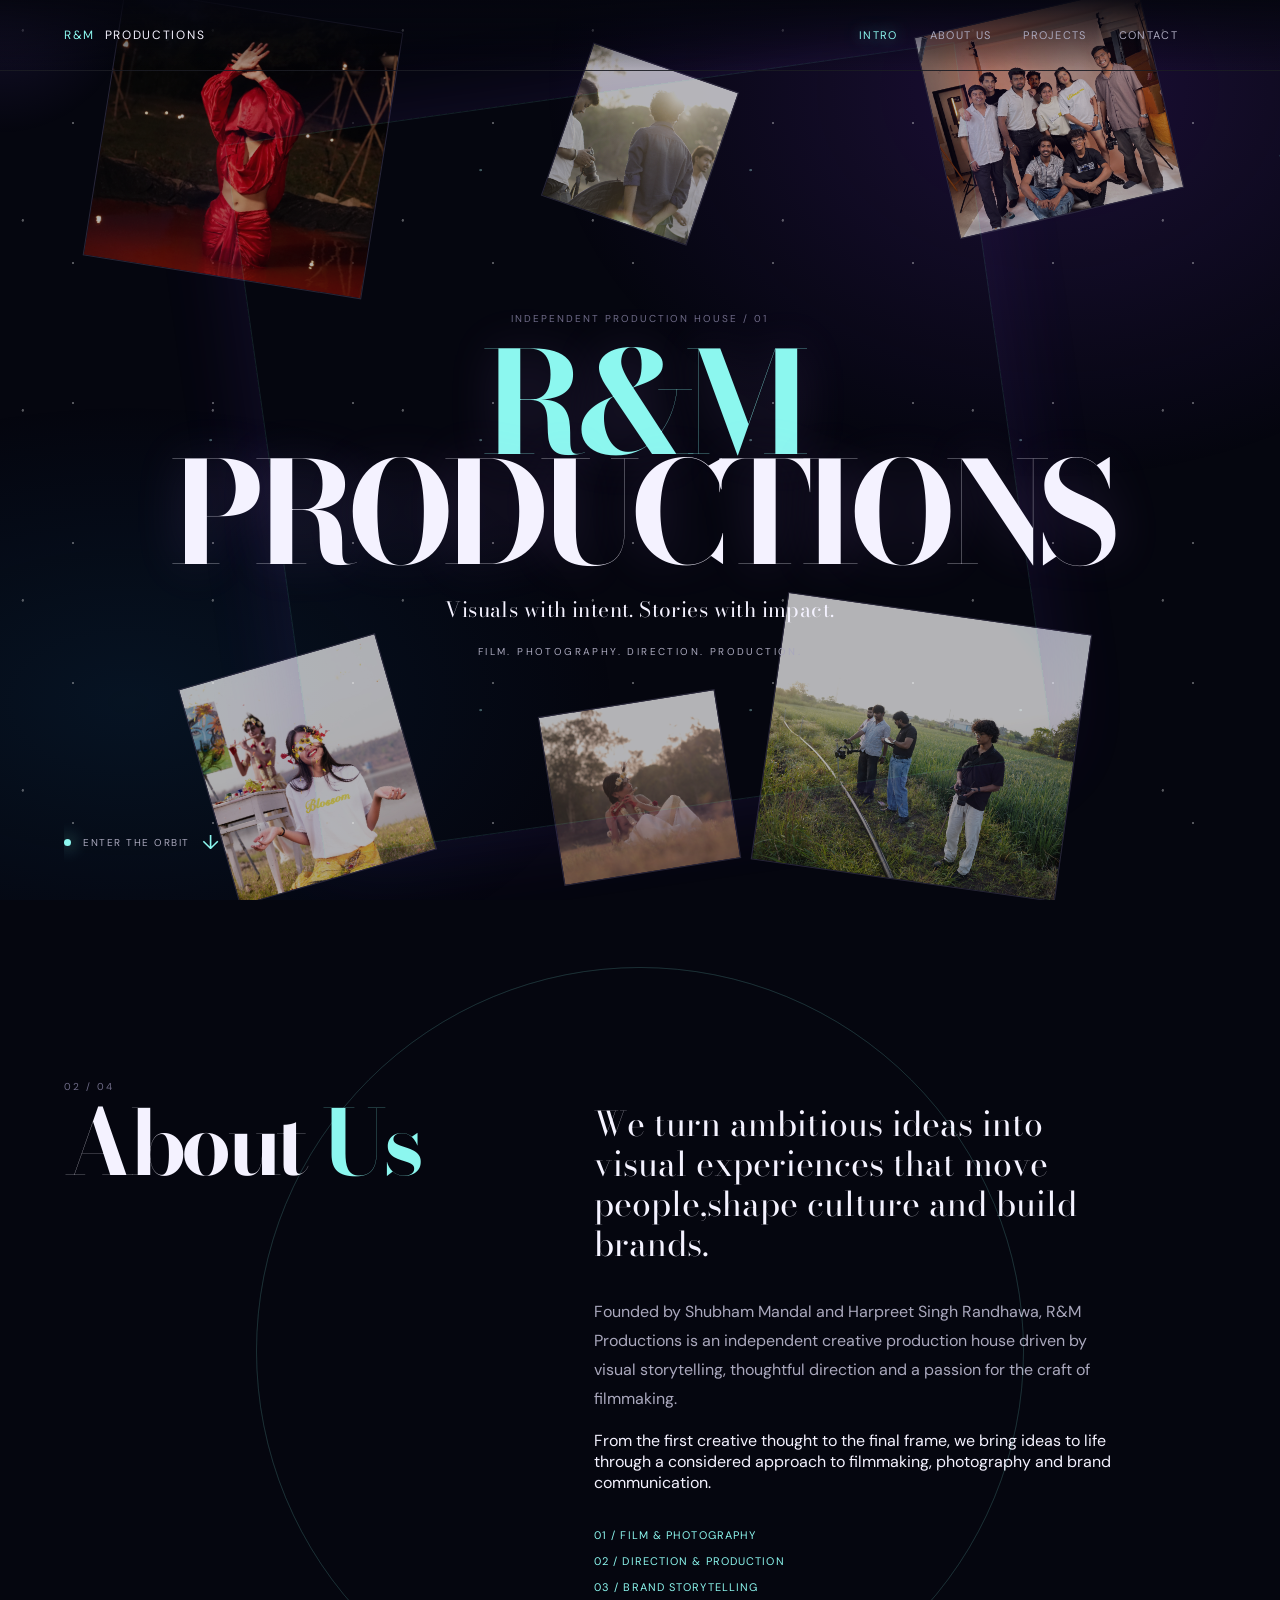
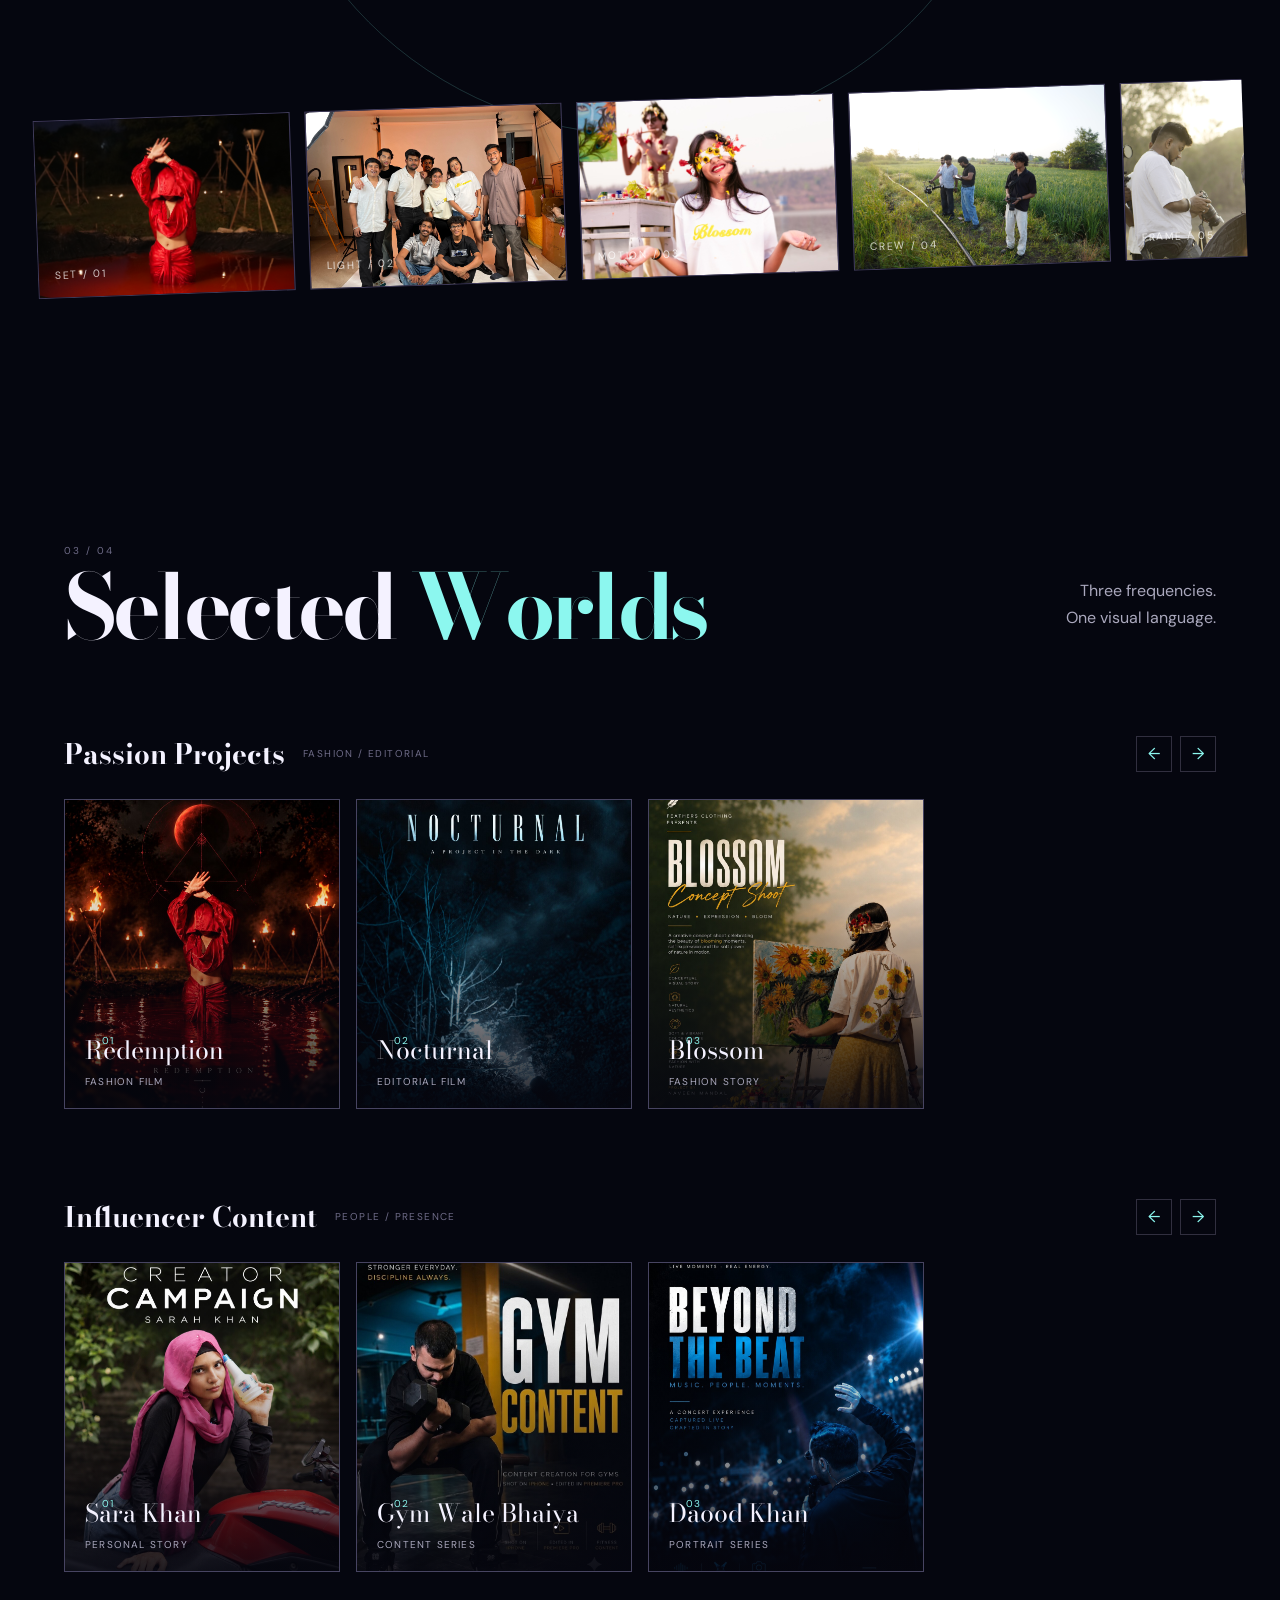
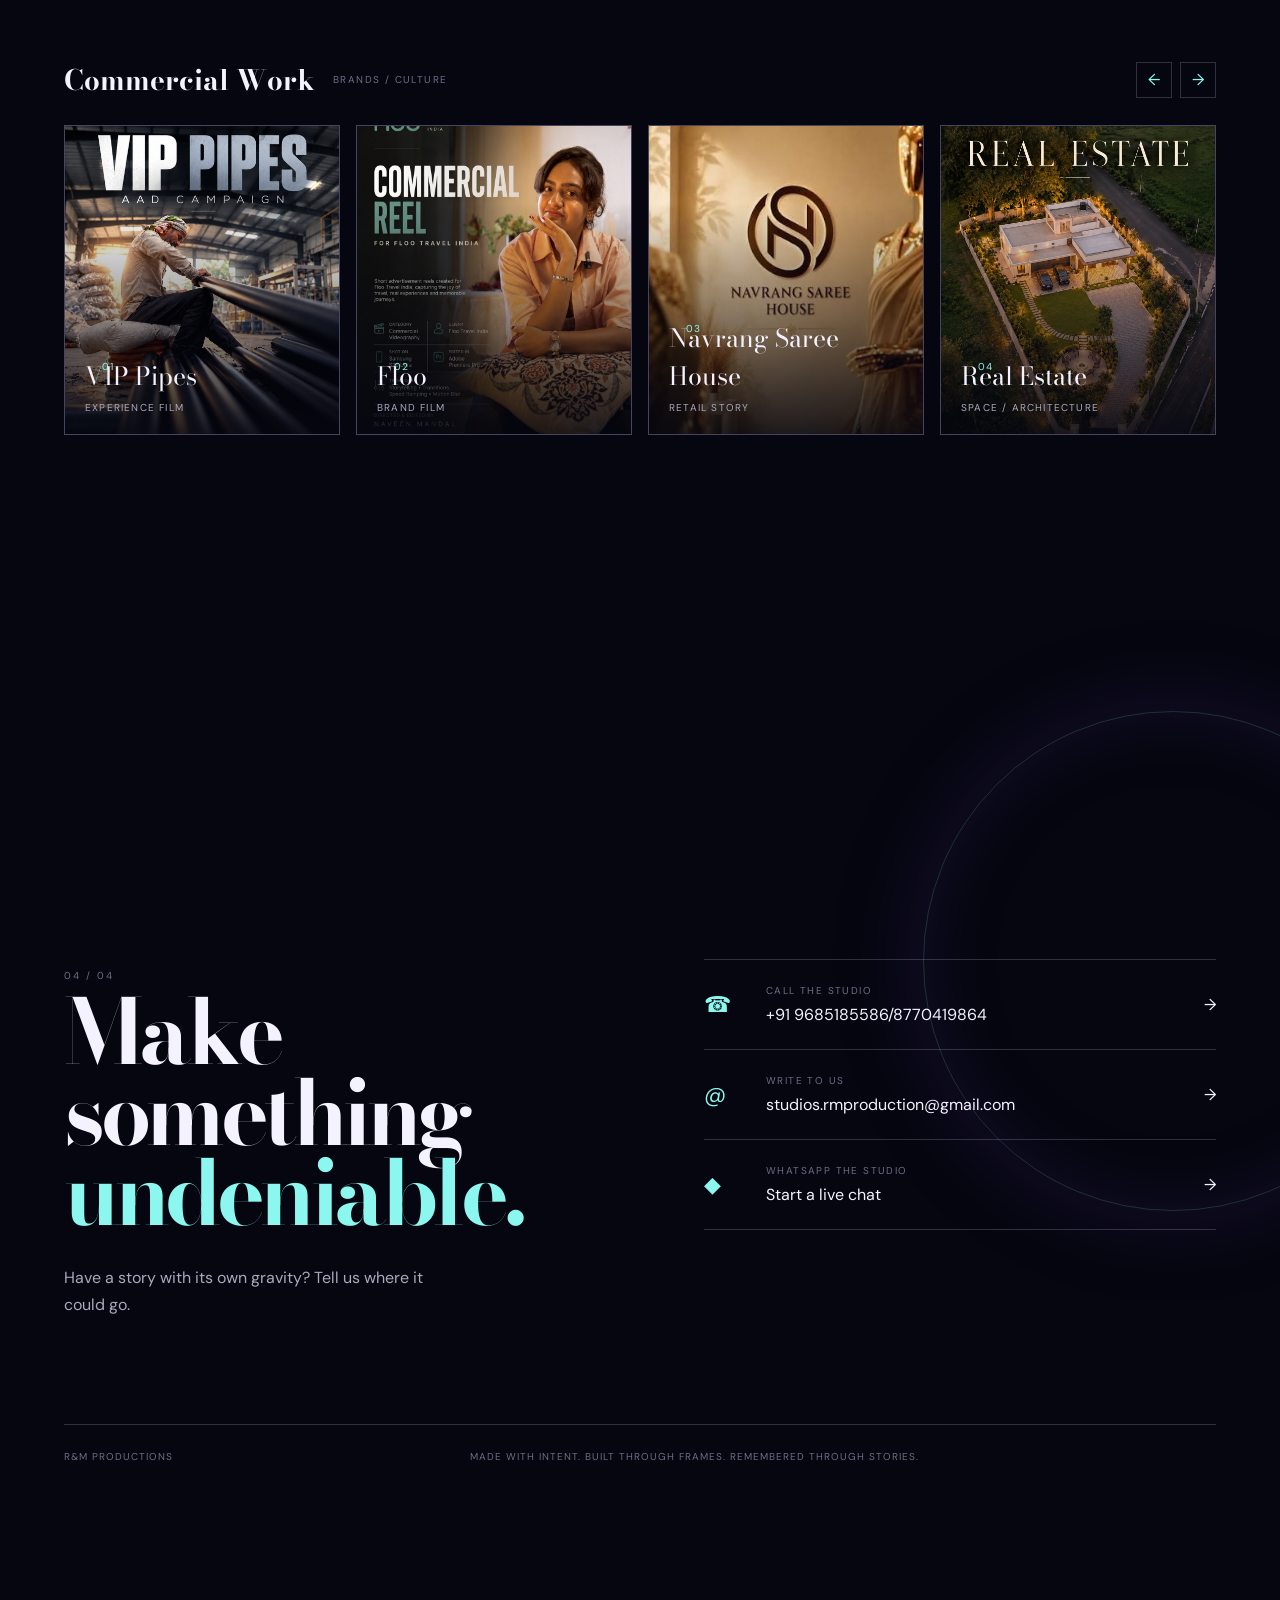
==== commit 4cb7ff74: "Update portfolio projects and media assets Co-authored-by: Copilot <223556219+Copilot@users.noreply." ====
--- a/index.html
+++ b/index.html
@@ -19,7 +19,7 @@
       <section class="projects section-shell" id="projects"><div class="projects-heading reveal"><div><p class="eyebrow">03 / 04</p><h2>Selected <em>Worlds</em></h2></div><p>Three frequencies.<br />One visual language.</p></div>
         <div class="project-category reveal" data-category="passion"><div class="category-heading"><h3>Passion Projects</h3><span>Fashion / editorial</span><div class="category-controls"><button type="button" data-slide="prev" aria-label="Previous Passion Projects">&larr;</button><button type="button" data-slide="next" aria-label="Next Passion Projects">&rarr;</button></div></div><div class="project-rail" data-rail><div class="project-track"><a class="project-card card-a" href="project.html?id=redemption"><span class="card-index">01</span><span class="card-label">Redemption</span><small>Fashion film</small></a><a class="project-card card-b" href="project.html?id=nocturnal"><span class="card-index">02</span><span class="card-label">Nocturnal</span><small>Editorial film</small></a><a class="project-card card-c" href="project.html?id=blossom"><span class="card-index">03</span><span class="card-label">Blossom</span><small>Fashion story</small></a></div></div></div>
         <div class="project-category reveal" data-category="influencer"><div class="category-heading"><h3>Influencer Content</h3><span>People / presence</span><div class="category-controls"><button type="button" data-slide="prev" aria-label="Previous Influencer Content">&larr;</button><button type="button" data-slide="next" aria-label="Next Influencer Content">&rarr;</button></div></div><div class="project-rail" data-rail><div class="project-track"><a class="project-card card-e" href="project.html?id=sara-khan"><span class="card-index">01</span><span class="card-label">Sara Khan</span><small>Personal story</small></a><a class="project-card card-f" href="project.html?id=gym-wale-bhaiya"><span class="card-index">02</span><span class="card-label">Gym Wale Bhaiya</span><small>Content series</small></a><a class="project-card card-g" href="project.html?id=daood-khan"><span class="card-index">03</span><span class="card-label">Daood Khan</span><small>Portrait series</small></a></div></div></div>
-        <div class="project-category reveal" data-category="commercial"><div class="category-heading"><h3>Commercial Work</h3><span>Brands / culture</span><div class="category-controls"><button type="button" data-slide="prev" aria-label="Previous Commercial Work">&larr;</button><button type="button" data-slide="next" aria-label="Next Commercial Work">&rarr;</button></div></div><div class="project-rail" data-rail><div class="project-track"><a class="project-card card-n" href="project.html?id=vip-pipes"><span class="card-index">01</span><span class="card-label">VIP Pipes</span><small>Experience film</small></a><a class="project-card card-i" href="project.html?id=floo"><span class="card-index">02</span><span class="card-label">Floo</span><small>Brand film</small></a><a class="project-card card-j" href="project.html?id=socialite-seven"><span class="card-index">03</span><span class="card-label">Socialite Seven</span><small>Campaign</small></a><a class="project-card card-l" href="project.html?id=navrang-saree-house"><span class="card-index">04</span><span class="card-label">Navrang Saree House</span><small>Retail story</small></a><a class="project-card card-m" href="project.html?id=real-estate"><span class="card-index">05</span><span class="card-label">Real Estate</span><small>Space / architecture</small></a><a class="project-card card-p" href="project.html?id=podcast-work"><span class="card-index">06</span><span class="card-label">Podcast Work</span><small>Conversation series</small></a><a class="project-card card-q" href="project.html?id=castrol-oil"><span class="card-index">07</span><span class="card-label">Castrol Oil</span><small>Commercial film</small></a><a class="project-card card-r" href="project.html?id=ampere-electric"><span class="card-index">08</span><span class="card-label">Ampere Electric</span><small>Commercial film</small></a><a class="project-card card-s" href="project.html?id=mile-x"><span class="card-index">09</span><span class="card-label">MILE X</span><small>Commercial film</small></a></div></div></div>
+        <div class="project-category reveal" data-category="commercial"><div class="category-heading"><h3>Commercial Work</h3><span>Brands / culture</span><div class="category-controls"><button type="button" data-slide="prev" aria-label="Previous Commercial Work">&larr;</button><button type="button" data-slide="next" aria-label="Next Commercial Work">&rarr;</button></div></div><div class="project-rail" data-rail><div class="project-track"><a class="project-card card-n" href="project.html?id=vip-pipes"><span class="card-index">01</span><span class="card-label">VIP Pipes</span><small>Experience film</small></a><a class="project-card card-i" href="project.html?id=floo"><span class="card-index">02</span><span class="card-label">Floo</span><small>Brand film</small></a><a class="project-card card-l" href="project.html?id=navrang-saree-house"><span class="card-index">03</span><span class="card-label">Navrang Saree House</span><small>Retail story</small></a><a class="project-card card-m" href="project.html?id=real-estate"><span class="card-index">04</span><span class="card-label">Real Estate</span><small>Space / architecture</small></a><a class="project-card card-p" href="project.html?id=podcast-work"><span class="card-index">05</span><span class="card-label">Podcast Work</span><small>Conversation series</small></a><a class="project-card card-q" href="project.html?id=castrol-oil"><span class="card-index">06</span><span class="card-label">Castrol Oil</span><small>Commercial film</small></a><a class="project-card card-r" href="project.html?id=ampere-electric"><span class="card-index">07</span><span class="card-label">Ampere Electric</span><small>Commercial film</small></a><a class="project-card card-s" href="project.html?id=mile-x"><span class="card-index">08</span><span class="card-label">MILE X</span><small>Commercial film</small></a></div></div></div>
       </section>
       <section class="contact section-shell" id="contact"><div class="contact-orbit" aria-hidden="true"></div><div class="contact-heading reveal"><p class="eyebrow">04 / 04</p><h2>Make something <em>undeniable.</em></h2><p>Have a story with its own gravity? Tell us where it could go.</p></div><div class="contact-actions reveal"><a class="contact-link" href="tel:+919876543210"><span class="contact-icon">&#9742;</span><span><small>Call the studio</small>+91 9685185586/8770419864</span><span>&rarr;</span></a><a class="contact-link" href="mailto:studios.rmproduction@gmail.com"><span class="contact-icon">@</span><span><small>Write to us</small>studios.rmproduction@gmail.com</span><span>&rarr;</span></a><a class="contact-link" href="https://wa.me/8770419864?text=Hello%20RNM%20Productions" target="_blank" rel="noopener"><span class="contact-icon">&#9670;</span><span><small>WhatsApp the studio</small>Start a live chat</span><span>&rarr;</span></a></div><footer><span>R&amp;M PRODUCTIONS</span><span>Made with intent. Built through frames. Remembered through stories.</span><a href="#contact"></a></footer></section>
     </main><script src="script.js" defer></script>
--- a/styles.css
+++ b/styles.css
@@ -245,6 +245,9 @@
 .intro-collage {
   position: absolute;
   inset: 0;
+  display: grid;
+  grid-template-columns: repeat(3, minmax(0, 1fr));
+  grid-template-rows: repeat(2, minmax(0, 1fr));
   opacity: 0;
   animation: collage-in 1.8s 1.2s forwards;
 }
@@ -259,8 +262,9 @@
 }
 
 .collage-tile {
-  position: absolute;
+  position: relative;
   display: block;
+  min-width: 0;
   border: 1px solid rgba(255, 255, 255, 0.14);
   background: #17142e;
   background-size: cover;
@@ -268,51 +272,70 @@
   background-repeat: no-repeat;
   filter: saturate(0.9);
   animation: float-tile 11s ease-in-out infinite alternate;
+  transform: rotate(var(--tile-rotation));
 }
 
 .collage-tile:nth-child(1) {
+  width: 22vw;
+  height: 30vh;
+  grid-area: 1 / 1;
+  justify-self: start;
+  align-self: start;
+  margin: 1vh 0 0 3vw;
+  --tile-rotation: 9deg;
+}
+
+.collage-tile:nth-child(2) {
   width: 18vw;
-  height: 21vh;
-  left: 5%;
-  top: 13%;
-}
-
-.collage-tile:nth-child(2) {
-  width: 17vw;
-  height: 20vh;
-  left: 41.5%;
-  top: 15%;
+  height: 23vh;
+  grid-area: 1 / 3;
+  justify-self: end;
+  align-self: start;
+  margin: 1vh 4vw 0 0;
+  --tile-rotation: -13deg;
   animation-delay: -3s;
 }
 
 .collage-tile:nth-child(3) {
-  width: 18vw;
-  height: 21vh;
-  right: 5%;
-  top: 13%;
+  width: 16vw;
+  height: 25vh;
+  grid-area: 2 / 1;
+  justify-self: start;
+  align-self: end;
+  margin: 0 0 2vh 11vw;
+  --tile-rotation: -16deg;
   animation-delay: -5s;
 }
 
 .collage-tile:nth-child(4) {
-  width: 17vw;
-  height: 20vh;
-  left: 5%;
-  bottom: 12%;
+  width: 24vw;
+  height: 30vh;
+  grid-area: 2 / 3;
+  justify-self: end;
+  align-self: end;
+  margin: 0 11vw 2vh 0;
+  --tile-rotation: 8deg;
   animation-delay: -7s;
 }
 
 .collage-tile:nth-child(5) {
-  width: 18vw;
-  height: 21vh;
-  left: 41%;
-  bottom: 12%;
+  width: 12vw;
+  height: 18vh;
+  grid-area: 1 / 2;
+  justify-self: center;
+  align-self: start;
+  margin-top: 7vh;
+  --tile-rotation: 19deg;
 }
 
 .collage-tile:nth-child(6) {
-  width: 17vw;
-  height: 20vh;
-  right: 5%;
-  bottom: 12%;
+  width: 14vw;
+  height: 19vh;
+  grid-area: 2 / 2;
+  justify-self: center;
+  align-self: end;
+  margin-bottom: 3vh;
+  --tile-rotation: -9deg;
 }
 
 .scroll-cue {
@@ -417,6 +440,7 @@
 
 .marquee-image > video {
   z-index: 0;
+  pointer-events: none;
 }
 
 .warp-transition {
@@ -754,7 +778,7 @@
   max-width: none;
   object-fit: cover;
   object-position: center;
-  pointer-events: none;
+  pointer-events: auto;
 }
 
 .media-slot > span {
@@ -802,32 +826,12 @@
   line-height: 1;
 }
 
-.video-play-button {
-  position: absolute;
-  z-index: 2;
-  top: 50%;
-  left: 50%;
-  width: 58px;
-  height: 58px;
-  display: grid;
-  place-items: center;
-  padding: 0 0 0 3px;
-  transform: translate(-50%, -50%);
-  border: 1px solid var(--cyan);
-  border-radius: 50%;
-  color: var(--cyan);
-  background: rgba(5, 6, 15, 0.78);
-  cursor: pointer;
-}
-
-.video-play-button:hover,
-.video-play-button:focus-visible {
-  color: var(--space);
-  background: var(--cyan);
-}
-
-.video-play-button[hidden] {
-  display: none;
+.project-video-thumbnail {
+  width: 100%;
+  margin-bottom: 22px;
+  aspect-ratio: 16 / 9;
+  border: 1px solid var(--line);
+  background: #101228;
 }
 
 .video-status:empty {
@@ -858,7 +862,6 @@
   z-index: 0;
 }
 
-.card-media .video-play-button,
 .card-media .video-status {
   display: none;
 }
@@ -896,6 +899,10 @@
   background: #18182f;
 }
 
+.bts-image > video {
+  z-index: 0;
+}
+
 .bts-image:nth-child(even) {
   margin-top: 55px;
 }
@@ -996,7 +1003,7 @@
 
 @keyframes float-tile {
   to {
-    transform: translateY(-15px) rotate(3deg);
+    transform: translateY(-8px) rotate(var(--tile-rotation));
   }
 }
 
@@ -1092,41 +1099,43 @@
   }
 
   .collage-tile {
-    width: 29vw;
-    height: 12vh;
-    transform: none;
-  }
-
-  .collage-tile:nth-child(1),
-  .collage-tile:nth-child(2),
+    height: auto;
+  }
+
+  .collage-tile:nth-child(1) {
+    width: 22vw;
+    aspect-ratio: 22 / 30;
+    margin: 11vh 0 0 1vw;
+  }
+
+  .collage-tile:nth-child(2) {
+    width: 18vw;
+    aspect-ratio: 18 / 23;
+    margin: 11vh 1vw 0 0;
+  }
+
   .collage-tile:nth-child(3) {
-    top: 13%;
-    bottom: auto;
-  }
-
-  .collage-tile:nth-child(4),
-  .collage-tile:nth-child(5),
+    width: 16vw;
+    aspect-ratio: 16 / 25;
+    margin: 0 0 12vh 5vw;
+  }
+
+  .collage-tile:nth-child(4) {
+    width: 24vw;
+    aspect-ratio: 24 / 30;
+    margin: 0 5vw 12vh 0;
+  }
+
+  .collage-tile:nth-child(5) {
+    width: 12vw;
+    aspect-ratio: 12 / 18;
+    margin-top: 9vh;
+  }
+
   .collage-tile:nth-child(6) {
-    bottom: 12%;
-    top: auto;
-  }
-
-  .collage-tile:nth-child(1),
-  .collage-tile:nth-child(4) {
-    left: 2%;
-    right: auto;
-  }
-
-  .collage-tile:nth-child(2),
-  .collage-tile:nth-child(5) {
-    left: 35.5%;
-    right: auto;
-  }
-
-  .collage-tile:nth-child(3),
-  .collage-tile:nth-child(6) {
-    right: 2%;
-    left: auto;
+    width: 14vw;
+    aspect-ratio: 14 / 19;
+    margin-bottom: 12vh;
   }
 
   .about,
